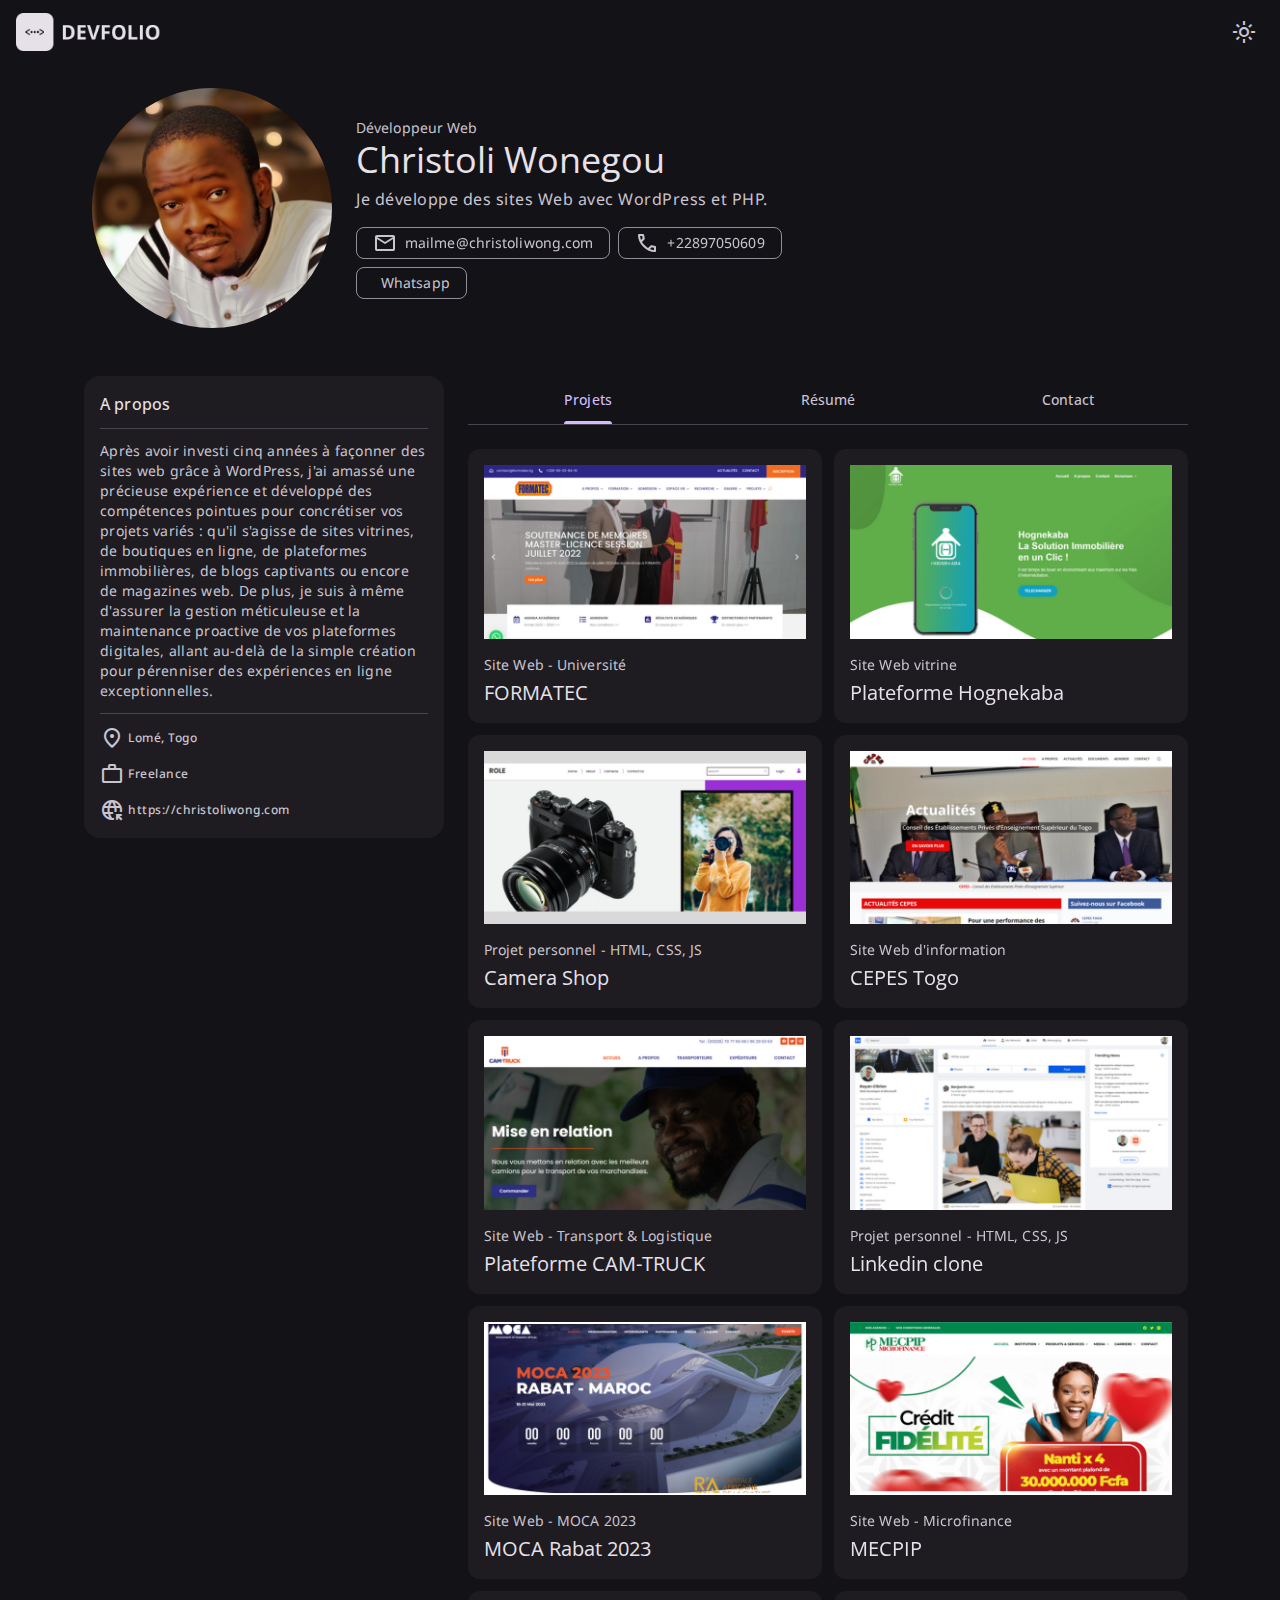
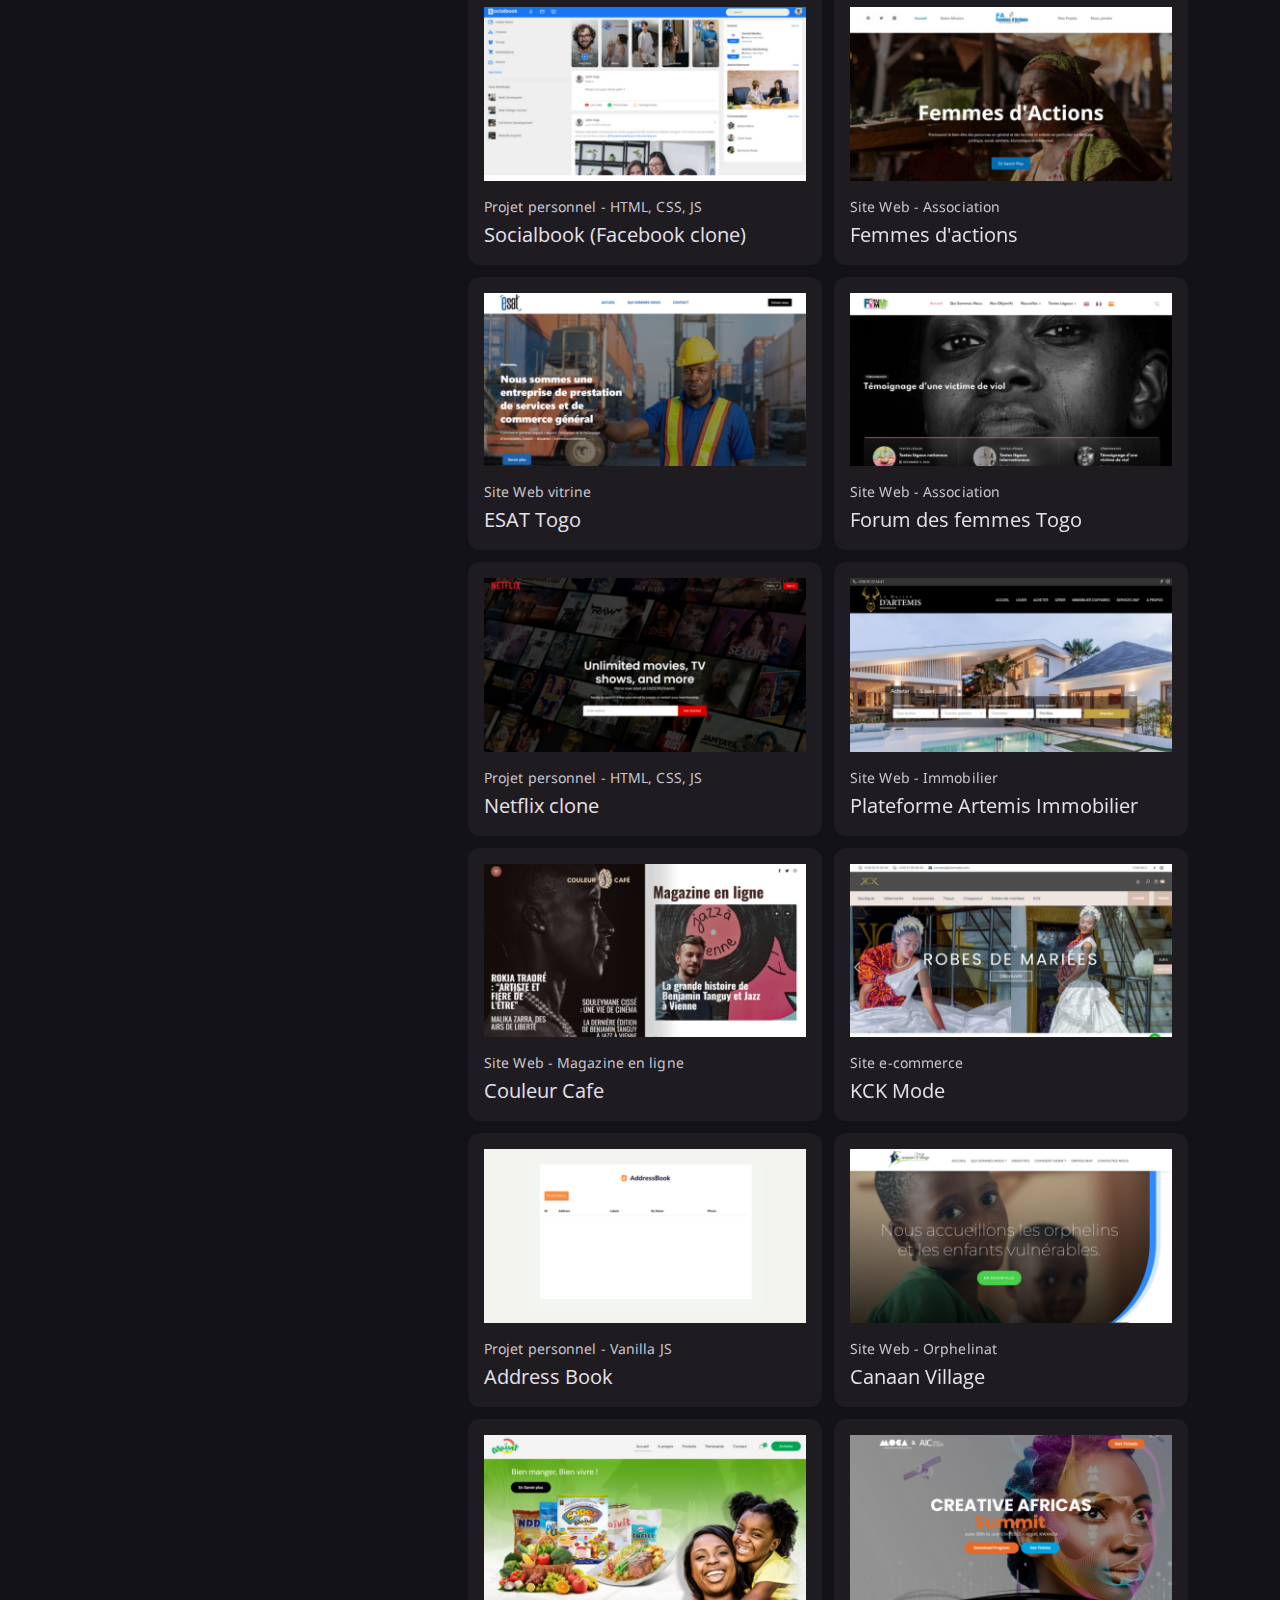
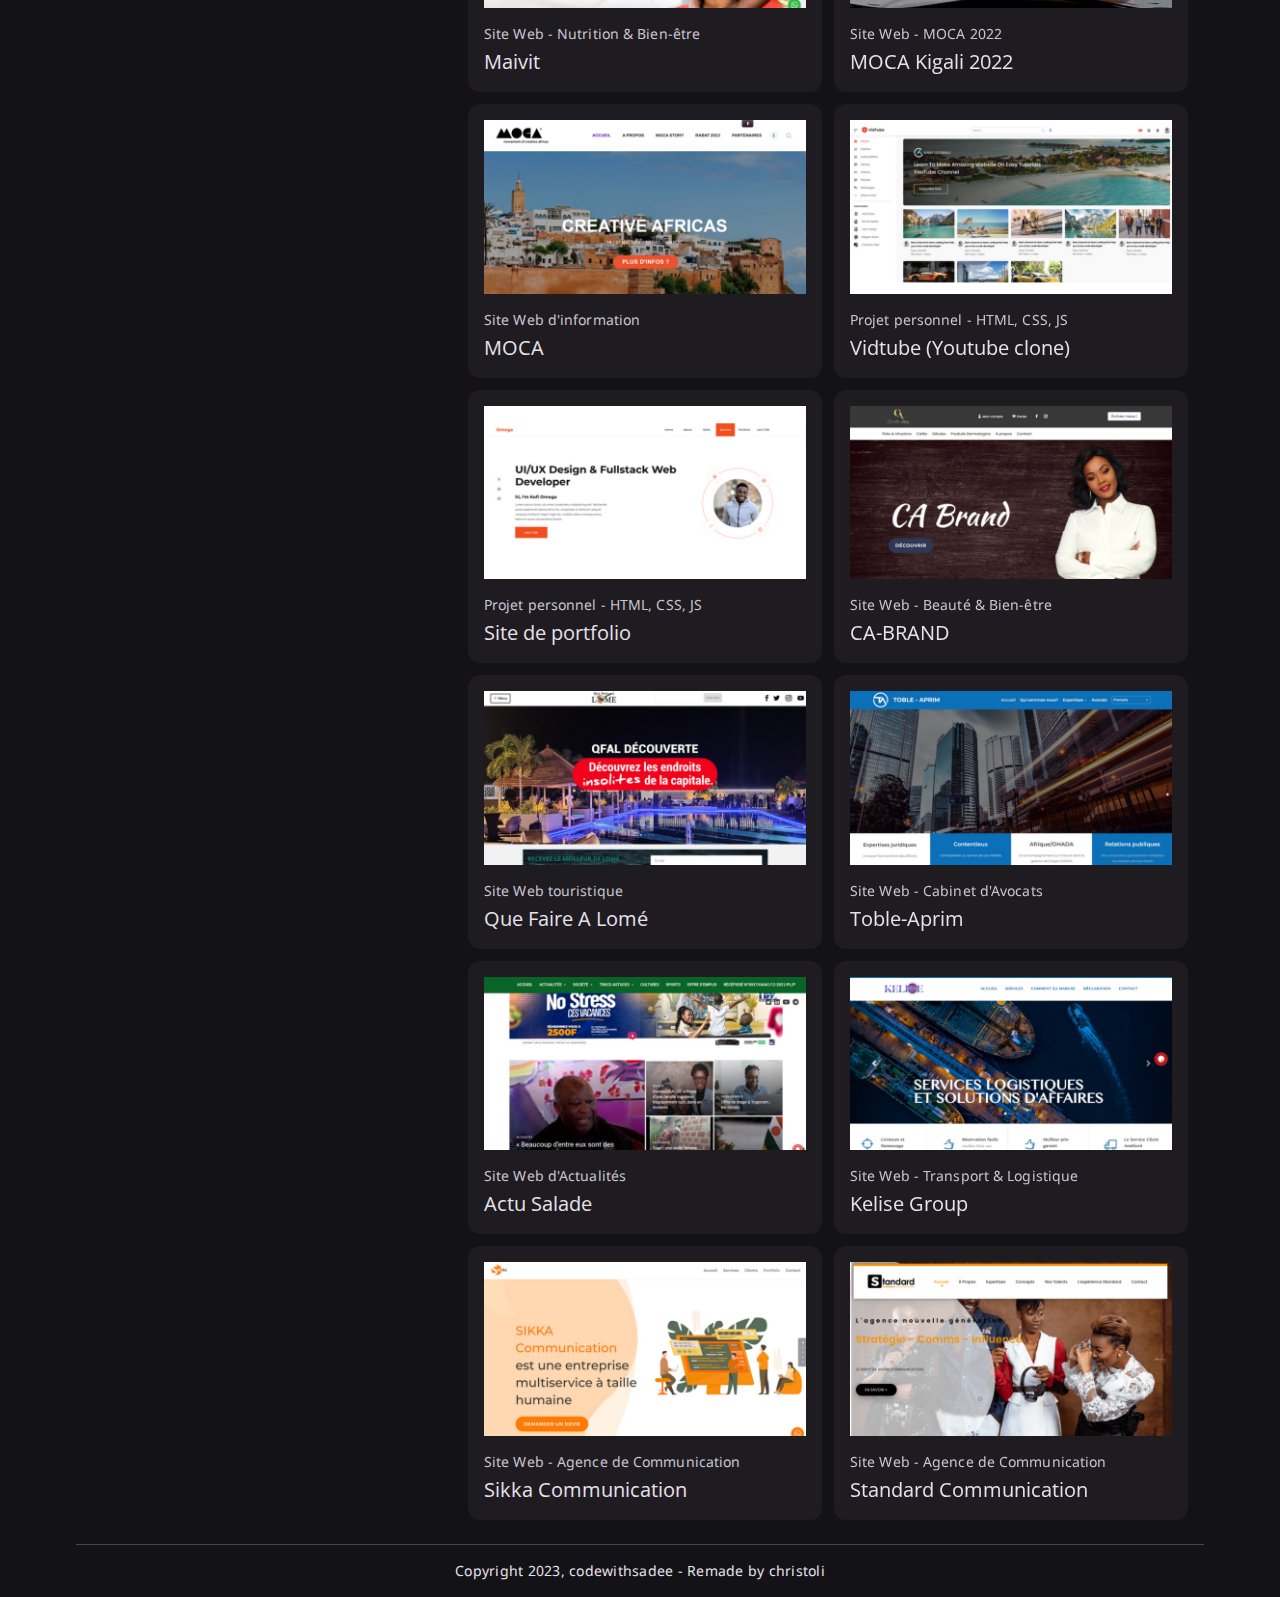
==== index.html @ 4a4a9a80 "New projects added" ====
<!DOCTYPE html>
<html lang="fr" data-theme="light">
<head>
    <meta charset="UTF-8">
    <meta name="viewport" content="width=device-width, initial-scale=1.0">

    <!-- meta tags -->
    <title>Christoli Wonegou - Développeur Web(WordPress - PHP)</title>
    <meta name="title" content="Christoli Wonegou - Développeur Web(WordPress - PHP)"></meta>
    <meta name="description" content="Je me nomme Christoli Wonegou. Je suis développeur Web et spécialiste WordPress.">

    <!-- favicon -->
    <link rel="shortcut icon" href="/assets/images/favicon.svg" type="image/svg+xml">

    <!-- google font link -->
    <link rel="preconnect" href="https://fonts.googleapis.com">
    <link rel="preconnect" href="https://fonts.gstatic.com" crossorigin>
    <link href="https://fonts.googleapis.com/css2?family=Noto+Sans:wght@400;500&family=Open+Sans:wght@400;500&display=swap" rel="stylesheet">

    <!-- material icon link -->
    <link rel="stylesheet" href="https://fonts.googleapis.com/css2?family=Material+Symbols+Outlined:opsz,wght,FILL,GRAD@24,400,0,0" />

    <!-- font awesome -->
    <link rel="stylesheet" href="https://cdnjs.cloudflare.com/ajax/libs/font-awesome/6.4.2/css/all.min.css" integrity="sha512-z3gLpd7yknf1YoNbCzqRKc4qyor8gaKU1qmn+CShxbuBusANI9QpRohGBreCFkKxLhei6S9CQXFEbbKuqLg0DA==" crossorigin="anonymous" referrerpolicy="no-referrer" />

    <!-- custom css link -->
    <link rel="stylesheet" href="/css/style.css">
</head>
<body>

    <!-- #TOP BAR -->

    <header class="topbar">

        <a href="#" class="logo">
            <img src="/assets/images/Logo_dark.png" alt="Christoli" width="145" height="32" class="dark">
            <img src="/assets/images/Logo_light.png" alt="Christoli" width="145" height="32" class="light">
        </a>

        <button class="icon-btn theme-btn" data-theme-btn>
            <span class="material-symbols-outlined dark" aria-hidden="true"> dark_mode </span>
            <span class="material-symbols-outlined light" aria-hidden="true"> light_mode </span>

            <div class="state-layer"></div>
        </button>

    </header>




    <main>
        <article>

            <!-- HERO -->

            <section class="section hero">
                <div class="container">

                    <figure class="hero-banner img-holder" style="--width: 240; --height: 240;">
                            <img src="/assets/images/christoli.png" width="240" height="240" alt="Christoli Wonegou" class="img-cover">
                    </figure>

                    <div class="hero-content">
                        <span class="label-large section-subtitle">Développeur Web</span>
                        <h1 class="display-small">Christoli Wonegou</h1>
                        <p class="body-large section-text">
                            Je développe des sites Web avec WordPress et PHP.
                        </p>

                        <div class="btn-wrapper">

                            <a href="mailto:mailme@christoliwong.com" class="chip">
                                <span class="material-symbols-outlined" aria-hidden="true"> mail </span>
                                <span class="label-large">mailme@christoliwong.com</span>
                                <div class="state-layer"></div>
                            </a>
                            
                            <a href="tel:+22897050609" class="chip">
                                <span class="material-symbols-outlined" aria-hidden="true"> call </span>
                                <span class="label-large">+22897050609</span>
                                <div class="state-layer"></div>
                            </a>
                            
                            <a href="https://wa.me/22897050609" class="chip">
                                <span class="fa-brands fa-whatsapp" aria-hidden="true"></span>
                                <span class="label-large">Whatsapp</span>
                                <div class="state-layer"></div>
                            </a>


                        </div>

                    </div>

                </div>
            </section>

            <!-- MAIN CONTENT -->

            <div class="article">
                <div class="about-card">
                    <h2 class="card-title title-medium">A propos</h2>
                    <p class="body-medium card-text">
                        Après avoir investi cinq années à façonner des sites web grâce à WordPress, 
                        j'ai amassé une précieuse expérience et développé des compétences pointues pour concrétiser
                         vos projets variés : qu'il s'agisse de sites vitrines, de boutiques en ligne, de plateformes immobilières, 
                         de blogs captivants ou encore de magazines web. De plus, je suis à même d'assurer la gestion méticuleuse et la maintenance proactive de vos plateformes digitales, 
                        allant au-delà de la simple création pour pérenniser des expériences en ligne exceptionnelles.
                    </p>
                    <ul class="about-list">
                        <li class="list-item">
                            <span class="material-symbols-outlined" aria-hidden="true"> location_on </span>
                            <span class="label-medium">Lomé, Togo</span>
                        </li>
                        <li class="list-item">
                            <span class="material-symbols-outlined" aria-hidden="true"> work </span>
                            <span class="label-medium">Freelance</span>
                        </li>
                        <li class="list-item">
                            <span class="material-symbols-outlined" aria-hidden="true"> captive_portal </span>
                            <a href="https://christoliwong.com" class="label-medium">https://christoliwong.com</a>
                        </li>
                    </ul>
                </div>

                <div>
                    <!-- PRIMARY TABS -->

                    <div class="primary-tabs">
                        <button class="tab-btn active" data-tab-btn="project">
                            <span class="tab-text title-small">Projets</span>

                            <div class="state-layer"></div>
                        </button>
                        <button class="tab-btn" data-tab-btn="resume">
                            <span class="tab-text title-small">Résumé</span>

                            <div class="state-layer"></div>
                        </button>
                        <button class="tab-btn" data-tab-btn="contact">
                            <span class="tab-text title-small">Contact</span>

                            <div class="state-layer"></div>
                        </button>
                    </div>

                    <!-- PROJECT -->

                    <section class="section tab-content active" data-tab-content="project">
                        <div class="container">
                            <div class="project-list">
                                    <div class="card">
                                        <figure class="card-banner img-holder" style="--width: 334; --height: 180;">
                                            <img src="assets/images/formatec.png" alt="" class="img-cover" width="334" height="180">
                                        </figure>
                                        <div class="card-content">
                                            <span class="label-large card-subtitle">Site Web - Université</span>
                                            <h3 class="title-large card-title">FORMATEC</h3>
                                        </div>
                                        <a href="https://formatec.tg/" target="_blank" class="state-layer"></a>
                                    </div>
                                    <div class="card">
                                        <figure class="card-banner img-holder" style="--width: 334; --height: 180;">
                                            <img src="assets/images/hognekaba.png" target="_blank" alt="" class="img-cover" width="334" height="180">
                                        </figure>
                                        <div class="card-content">
                                            <span class="label-large card-subtitle">Site Web vitrine</span>
                                            <h3 class="title-large card-title">Plateforme Hognekaba</h3>
                                        </div>
                                        <a href="https://hognekaba.com/" target="_blank" class="state-layer"></a>
                                    </div>
                                    <div class="card">
                                        <figure class="card-banner img-holder" style="--width: 334; --height: 180;">
                                            <img src="assets/images/camera-shop.png" target="_blank" alt="" class="img-cover" width="334" height="180">
                                        </figure>
                                        <div class="card-content">
                                            <span class="label-large card-subtitle">Projet personnel - HTML, CSS, JS</span>
                                            <h3 class="title-large card-title">Camera Shop</h3>
                                        </div>
                                        <a href="https://camera-shop-website.vercel.app" target="_blank" class="state-layer"></a>
                                    </div>
                                    <div class="card">
                                        <figure class="card-banner img-holder" style="--width: 334; --height: 180;">
                                            <img src="assets/images/cepes-togo.png" alt="" class="img-cover" width="334" height="180">
                                        </figure>
                                        <div class="card-content">
                                            <span class="label-large card-subtitle">Site Web d'information</span>
                                            <h3 class="title-large card-title">CEPES Togo</h3>
                                        </div>
                                        <a href="https://cepes.tg/" target="_blank" class="state-layer"></a>
                                    </div>
                                    <div class="card">
                                        <figure class="card-banner img-holder" style="--width: 334; --height: 180;">
                                            <img src="assets/images/cam-truck.png" alt="" class="img-cover" width="334" height="180">
                                        </figure>
                                        <div class="card-content">
                                            <span class="label-large card-subtitle">Site Web - Transport & Logistique</span>
                                            <h3 class="title-large card-title">Plateforme CAM-TRUCK</h3>
                                        </div>
                                        <a href="https://cam-truck.com/" target="_blank" class="state-layer"></a>
                                    </div>
                                    <div class="card">
                                        <figure class="card-banner img-holder" style="--width: 334; --height: 180;">
                                            <img src="assets/images/linkedin-clone.png" alt="" class="img-cover" width="334" height="180">
                                        </figure>
                                        <div class="card-content">
                                            <span class="label-large card-subtitle">Projet personnel - HTML, CSS, JS</span>
                                            <h3 class="title-large card-title">Linkedin clone</h3>
                                        </div>
                                        <a href="https://linkedin-webdesign.vercel.app/" target="_blank" class="state-layer"></a>
                                    </div>
                                    <div class="card">
                                        <figure class="card-banner img-holder" style="--width: 334; --height: 180;">
                                            <img src="assets/images/moca-rabat.png" alt="" class="img-cover" width="334" height="180">
                                        </figure>
                                        <div class="card-content">
                                            <span class="label-large card-subtitle">Site Web - MOCA 2023</span>
                                            <h3 class="title-large card-title">MOCA Rabat 2023</h3>
                                        </div>
                                        <a href="https://rabat.le-moca.com/" target="_blank" class="state-layer"></a>
                                    </div>
                                    <div class="card">
                                        <figure class="card-banner img-holder" style="--width: 334; --height: 180;">
                                            <img src="assets/images/mecpip.png" alt="" class="img-cover" width="334" height="180">
                                        </figure>
                                        <div class="card-content">
                                            <span class="label-large card-subtitle">Site Web - Microfinance</span>
                                            <h3 class="title-large card-title">MECPIP</h3>
                                        </div>
                                        <a href="https://mecpip.net/" target="_blank" class="state-layer"></a>
                                    </div>
                                    <div class="card">
                                        <figure class="card-banner img-holder" style="--width: 334; --height: 180;">
                                            <img src="assets/images/socialbook.png" alt="" class="img-cover" width="334" height="180">
                                        </figure>
                                        <div class="card-content">
                                            <span class="label-large card-subtitle">Projet personnel - HTML, CSS, JS</span>
                                            <h3 class="title-large card-title">Socialbook (Facebook clone)</h3>
                                        </div>
                                        <a href="https://socialbook-blush.vercel.app" target="_blank" class="state-layer"></a>
                                    </div>


                                    <div class="card">
                                        <figure class="card-banner img-holder" style="--width: 334; --height: 180;">
                                            <img src="assets/images/femme-d-action.png" alt="" class="img-cover" width="334" height="180">
                                        </figure>
                                        <div class="card-content">
                                            <span class="label-large card-subtitle">Site Web - Association</span>
                                            <h3 class="title-large card-title">Femmes d'actions</h3>
                                        </div>
                                        <a href="https://femmesdactionstogo.com/" target="_blank" class="state-layer"></a>
                                    </div>
                                    <div class="card">
                                        <figure class="card-banner img-holder" style="--width: 334; --height: 180;">
                                            <img src="assets/images/esat-togo.png" alt="" class="img-cover" width="334" height="180">
                                        </figure>
                                        <div class="card-content">
                                            <span class="label-large card-subtitle">Site Web vitrine</span>
                                            <h3 class="title-large card-title">ESAT Togo</h3>
                                        </div>
                                        <a href="https://esat-tg.com/" target="_blank" class="state-layer"></a>
                                    </div>
                                    <div class="card">
                                        <figure class="card-banner img-holder" style="--width: 334; --height: 180;">
                                            <img src="assets/images/forum-des-femmes.png" alt="" class="img-cover" width="334" height="180">
                                        </figure>
                                        <div class="card-content">
                                            <span class="label-large card-subtitle">Site Web - Association</span>
                                            <h3 class="title-large card-title">Forum des femmes Togo</h3>
                                        </div>
                                        <a href="https://forumdesfemmes.com/" target="_blank" class="state-layer"></a>
                                    </div>
                                    <div class="card">
                                        <figure class="card-banner img-holder" style="--width: 334; --height: 180;">
                                            <img src="assets/images/netflix-clone.png" alt="" class="img-cover" width="334" height="180">
                                        </figure>
                                        <div class="card-content">
                                            <span class="label-large card-subtitle">Projet personnel - HTML, CSS, JS</span>
                                            <h3 class="title-large card-title">Netflix clone</h3>
                                        </div>
                                        <a href="https://netflix-iota-blue.vercel.app/" target="_blank" class="state-layer"></a>
                                    </div>
                                    <div class="card">
                                        <figure class="card-banner img-holder" style="--width: 334; --height: 180;">
                                            <img src="assets/images/artemis-immobilier.png" alt="" class="img-cover" width="334" height="180">
                                        </figure>
                                        <div class="card-content">
                                            <span class="label-large card-subtitle">Site Web - Immobilier</span>
                                            <h3 class="title-large card-title">Plateforme Artemis Immobilier</h3>
                                        </div>
                                        <a href="https://lamaisondartemis-immobilier.com/" target="_blank" class="state-layer"></a>
                                    </div>
                                    <div class="card">
                                        <figure class="card-banner img-holder" style="--width: 334; --height: 180;">
                                            <img src="assets/images/couleur-cafe.png" alt="" class="img-cover" width="334" height="180">
                                        </figure>
                                        <div class="card-content">
                                            <span class="label-large card-subtitle">Site Web - Magazine en ligne</span>
                                            <h3 class="title-large card-title">Couleur Cafe</h3>
                                        </div>
                                        <a href="https://couleurcafe.info/" target="_blank" class="state-layer"></a>
                                    </div>
                                    <div class="card">
                                        <figure class="card-banner img-holder" style="--width: 334; --height: 180;">
                                            <img src="assets/images/kck-mode.png" alt="" class="img-cover" width="334" height="180">
                                        </figure>
                                        <div class="card-content">
                                            <span class="label-large card-subtitle">Site e-commerce</span>
                                            <h3 class="title-large card-title">KCK Mode</h3>
                                        </div>
                                        <a href="https://kckmode.com/" target="_blank" class="state-layer"></a>
                                    </div>
                                    <div class="card">
                                        <figure class="card-banner img-holder" style="--width: 334; --height: 180;">
                                            <img src="assets/images/addressBook.png" alt="" class="img-cover" width="334" height="180">
                                        </figure>
                                        <div class="card-content">
                                            <span class="label-large card-subtitle">Projet personnel - Vanilla JS</span>
                                            <h3 class="title-large card-title">Address Book</h3>
                                        </div>
                                        <a href="https://address-book-steel.vercel.app/" target="_blank" class="state-layer"></a>
                                    </div>



                                    <div class="card">
                                        <figure class="card-banner img-holder" style="--width: 334; --height: 180;">
                                            <img src="assets/images/canaan-village.png" alt="" class="img-cover" width="334" height="180">
                                        </figure>
                                        <div class="card-content">
                                            <span class="label-large card-subtitle">Site Web - Orphelinat</span>
                                            <h3 class="title-large card-title">Canaan Village</h3>
                                        </div>
                                        <a href="https://canaan-village.org/" target="_blank" class="state-layer"></a>
                                    </div>
                                    <div class="card">
                                        <figure class="card-banner img-holder" style="--width: 334; --height: 180;">
                                            <img src="assets/images/maivit.png" alt="" class="img-cover" width="334" height="180">
                                        </figure>
                                        <div class="card-content">
                                            <span class="label-large card-subtitle">Site Web - Nutrition & Bien-être</span>
                                            <h3 class="title-large card-title">Maivit</h3>
                                        </div>
                                        <a href="https://maivit.com/" target="_blank" class="state-layer"></a>
                                    </div>
                                    <div class="card">
                                        <figure class="card-banner img-holder" style="--width: 334; --height: 180;">
                                            <img src="assets/images/moca-kigali-2022.png" alt="" class="img-cover" width="334" height="180">
                                        </figure>
                                        <div class="card-content">
                                            <span class="label-large card-subtitle">Site Web - MOCA 2022</span>
                                            <h3 class="title-large card-title">MOCA Kigali 2022</h3>
                                        </div>
                                        <a href="https://kigali-aic.le-moca.com/" target="_blank" class="state-layer"></a>
                                    </div>
                                    <div class="card">
                                        <figure class="card-banner img-holder" style="--width: 334; --height: 180;">
                                            <img src="assets/images/moca.png" alt="" class="img-cover" width="334" height="180">
                                        </figure>
                                        <div class="card-content">
                                            <span class="label-large card-subtitle">Site Web d'information</span>
                                            <h3 class="title-large card-title">MOCA</h3>
                                        </div>
                                        <a href="https://le-moca.com/" target="_blank" class="state-layer"></a>
                                    </div>
                                    <div class="card">
                                        <figure class="card-banner img-holder" style="--width: 334; --height: 180;">
                                            <img src="assets/images/vidtube.png" alt="" class="img-cover" width="334" height="180">
                                        </figure>
                                        <div class="card-content">
                                            <span class="label-large card-subtitle">Projet personnel - HTML, CSS, JS</span>
                                            <h3 class="title-large card-title">Vidtube (Youtube clone)</h3>
                                        </div>
                                        <a href="https://vidtube-two.vercel.app/" target="_blank" class="state-layer"></a>
                                    </div>
                                    <div class="card">
                                        <figure class="card-banner img-holder" style="--width: 334; --height: 180;">
                                            <img src="assets/images/portfolio-webdesign.png" alt="" class="img-cover" width="334" height="180">
                                        </figure>
                                        <div class="card-content">
                                            <span class="label-large card-subtitle">Projet personnel - HTML, CSS, JS</span>
                                            <h3 class="title-large card-title">Site de portfolio</h3>
                                        </div>
                                        <a href="https://portfolio-website-ebon-delta.vercel.app/" target="_blank" class="state-layer"></a>
                                    </div>
                                    <div class="card">
                                        <figure class="card-banner img-holder" style="--width: 334; --height: 180;">
                                            <img src="assets/images/ca-brand.png" alt="" class="img-cover" width="334" height="180">
                                        </figure>
                                        <div class="card-content">
                                            <span class="label-large card-subtitle">Site Web - Beauté & Bien-être</span>
                                            <h3 class="title-large card-title">CA-BRAND</h3>
                                        </div>
                                        <a href="https://ca-brand.com/" target="_blank" class="state-layer"></a>
                                    </div>
                                    <div class="card">
                                        <figure class="card-banner img-holder" style="--width: 334; --height: 180;">
                                            <img src="assets/images/que-faire-a-lome.png" alt="" class="img-cover" width="334" height="180">
                                        </figure>
                                        <div class="card-content">
                                            <span class="label-large card-subtitle">Site Web touristique</span>
                                            <h3 class="title-large card-title">Que Faire A Lomé</h3>
                                        </div>
                                        <a href="https://quefairealome.com/" target="_blank" class="state-layer"></a>
                                    </div>


                                    <div class="card">
                                        <figure class="card-banner img-holder" style="--width: 334; --height: 180;">
                                            <img src="assets/images/toble-aprim.png" alt="" class="img-cover" width="334" height="180">
                                        </figure>
                                        <div class="card-content">
                                            <span class="label-large card-subtitle">Site Web - Cabinet d'Avocats</span>
                                            <h3 class="title-large card-title">Toble-Aprim</h3>
                                        </div>
                                        <a href="https://toble-aprim.com/" target="_blank" class="state-layer"></a>
                                    </div>
                                    <div class="card">
                                        <figure class="card-banner img-holder" style="--width: 334; --height: 180;">
                                            <img src="assets/images/actu-salade.png" alt="" class="img-cover" width="334" height="180">
                                        </figure>
                                        <div class="card-content">
                                            <span class="label-large card-subtitle">Site Web d'Actualités</span>
                                            <h3 class="title-large card-title">Actu Salade</h3>
                                        </div>
                                        <a href="https://actusalade.tg/home/" target="_blank" class="state-layer"></a>
                                    </div>
                                    <div class="card">
                                        <figure class="card-banner img-holder" style="--width: 334; --height: 180;">
                                            <img src="assets/images/kelise.png" alt="" class="img-cover" width="334" height="180">
                                        </figure>
                                        <div class="card-content">
                                            <span class="label-large card-subtitle">Site Web - Transport & Logistique</span>
                                            <h3 class="title-large card-title">Kelise Group</h3>
                                        </div>
                                        <a href="https://www.kelisegroup.com/" target="_blank" class="state-layer"></a>
                                    </div>
                                    <div class="card">
                                        <figure class="card-banner img-holder" style="--width: 334; --height: 180;">
                                            <img src="assets/images/sikka-communication.png" alt="" class="img-cover" width="334" height="180">
                                        </figure>
                                        <div class="card-content">
                                            <span class="label-large card-subtitle">Site Web - Agence de Communication</span>
                                            <h3 class="title-large card-title">Sikka Communication</h3>
                                        </div>
                                        <a href="https://sikkagroupe.com/" target="_blank" class="state-layer"></a>
                                    </div>
                                    <div class="card">
                                        <figure class="card-banner img-holder" style="--width: 334; --height: 180;">
                                            <img src="assets/images/standard-communication.png" alt="" class="img-cover" width="334" height="180">
                                        </figure>
                                        <div class="card-content">
                                            <span class="label-large card-subtitle">Site Web - Agence de Communication</span>
                                            <h3 class="title-large card-title">Standard Communication</h3>
                                        </div>
                                        <a href="https://ca-brand.com/" target="_blank" class="state-layer"></a>
                                    </div>


                            </div>
                        </div>
                    </section>

                    <!-- RESUME -->

                    <section class="section tab-content resume-tab" data-tab-content="resume">
                        <div class="container">
                            <h2 class="section-title title-small">Expérience</h2>
                            <ul class="list">
                                <li class="resume-item">
                                    <div class="resume-card">
                                        <p class="body-large">Webmaster WordPress Freelance, Couleur Café Web Magazine</p>
                                        <span class="label-medium card-subtitle">2021 - Présent</span>
                                        <span class="body-medium card-text">Responsable de la conception du site, de la gestion des contenus,
                                             de son administration et sa maintenance</span>
                                    </div>
                                </li>
                                <li class="resume-item">
                                    <div class="resume-card">
                                        <p class="body-large">Webmaster WordPress Freelance, Standard Communication</p>
                                        <span class="label-medium card-subtitle">2020 - Présent</span>
                                        <span class="body-medium card-text">Conception, administration et maintenance de sites WordPress</span>
                                    </div>
                                </li>
                                <li class="resume-item">
                                    <div class="resume-card">
                                        <p class="body-large">Développeur Web | Spécialiste WordPress</p>
                                        <span class="label-medium card-subtitle">2018 - Présent</span>
                                        <span class="body-medium card-text">Conception et administration de sites sous WordPress,
                                            développement de site vitrine, d'information, de distribution, de vente en ligne, etc. </span>
                                    </div>
                                </li>
                                <li class="resume-item">
                                    <div class="resume-card">
                                        <p class="body-large">Webmaster WordPress Freelance, MOCA</p>
                                        <span class="label-medium card-subtitle">2018 - Présent</span>
                                        <span class="body-medium card-text">Conception, refonte et administration de sites sous WordPress. Conseil
                                            et accompagnement sur les projets web. </span>
                                    </div>
                                </li>
                                <li class="resume-item">
                                    <div class="resume-card">
                                        <p class="body-large">Développeur d'application Freelance, GLOBALOG</p>
                                        <span class="label-medium card-subtitle">2017 - 2018</span>
                                        <span class="body-medium card-text">Développement et maintenance d'une application web de gestion des opérations de
                                            la société, assistance informatique</span>
                                    </div>
                                </li>
                            </ul>
                            <h2 class="section-title title-small">Formations</h2>
                            <ul class="list">
                                <li class="resume-item">
                                    <div class="resume-card">
                                        <p class="body-large">Certification en Développement web et web mobile | Projet D-CLIC de l'OIF | Simplon</p>
                                        <span class="label-medium card-subtitle">2022</span>
                                    </div>
                                </li>
                                <li class="resume-item">
                                    <div class="resume-card">
                                        <p class="body-large">Licence en Informatique, Réseaux et Télécommunication</p>
                                        <span class="label-medium card-subtitle">2015 - 2016</span>
                                    </div>
                                </li>
                                <li class="resume-item">
                                    <div class="resume-card">
                                        <p class="body-large">BTS en Développement d’Application</p>
                                        <span class="label-medium card-subtitle">2012 - 2014</span>
                                    </div>
                                </li>
                                <li class="resume-item">
                                    <div class="resume-card">
                                        <p class="body-large">Baccalauréat Série D</p>
                                        <span class="label-medium card-subtitle">2012</span>
                                    </div>
                                </li>
                            </ul>
                            <h2 class="section-title title-small">Langages | Technologies</h2>
                            <ul class="resume-bottom-list">
                                <li class="resume-bottom-item">
                                    <img src="assets/images/html5.svg" width="35" height="35" alt="HTML5" loading="lazy" class="icon">
                                    <span class="label-medium">HTML5</span>
                                </li>
                                <li class="resume-bottom-item">
                                    <img src="assets/images/css3.svg" width="35" height="35" alt="CSS3" loading="lazy" class="icon">
                                    <span class="label-medium">CSS3</span>
                                </li>
                                <li class="resume-bottom-item">
                                    <img src="assets/images/javascript.svg" width="35" height="35" alt="JavaScript" loading="lazy" class="icon">
                                    <span class="label-medium">JavaScript</span>
                                </li>
                                <li class="resume-bottom-item">
                                    <img src="assets/images/php.svg" width="35" height="35" alt="PHP" loading="lazy" class="icon">
                                    <span class="label-medium">PHP</span>
                                </li>
                                <li class="resume-bottom-item">
                                    <img src="assets/images/icons8-wordpress.svg" width="35" height="35" alt="WordPress" loading="lazy" class="icon">
                                    <span class="label-medium">WordPress</span>
                                </li>
                                <li class="resume-bottom-item">
                                    <img src="assets/images/divi.png" width="35" height="35" alt="Divi" loading="lazy" class="icon">
                                    <span class="label-medium">Divi</span>
                                </li>
                                <li class="resume-bottom-item">
                                    <img src="assets/images/elementor.png" width="35" height="35" alt="Elementor" loading="lazy" class="icon">
                                    <span class="label-medium">Elementor</span>
                                </li>
                                <li class="resume-bottom-item">
                                    <img src="assets/images/github.svg" width="35" height="35" alt="GitHub" loading="lazy" class="icon">
                                    <span class="label-medium">GitHub</span>
                                </li>
                                <li class="resume-bottom-item">
                                    <img src="assets/images/VS_code.svg" width="35" height="35" alt="VS Code" loading="lazy" class="icon">
                                    <span class="label-medium">VS Code</span>
                                </li>
                            </ul>
                        </div>
                    </section>

                    <!-- CONTACT -->

                    <section class="section tab-content contact-tab" data-tab-content="contact">
                        <div class="container">
                            <div class="contact-info">
                                <h4 class="section-title title-small">Contact Info</h4>
                                <ul class="contact-info-list">
                                    <li class="contact-info-item">
                                        <div class="icon-box">
                                            <span class="material-symbols-outlined" aria-hidden="true"> mail </span>
                                        </div>
                                        <div class="info-content">
                                            <p class="label-small info-title">Nous Écrire</p>
                                            <a href="mailto:mailme@christoliwong.com" class="label-small info-text">mailme@christoliwong.com</a>
                                        </div>
                                    </li>
                                    <li class="contact-info-item">
                                        <div class="icon-box">
                                            <span class="material-symbols-outlined" aria-hidden="true"> call </span>
                                        </div>
                                        <div class="info-content">
                                            <p class="label-small info-title">Nous joindre</p>
                                            <a href="tel:+22897050609" class="label-small info-text">+22897050609</a>
                                        </div>
                                    </li>
                                    <li class="contact-info-item">
                                        <div class="icon-box">
                                            <span class="material-symbols-outlined" aria-hidden="true"> location_on </span>
                                        </div>
                                        <div class="info-content">
                                            <p class="label-small info-title">Adresse</p>
                                            <a href="#" class="label-small info-text">Attiégou, Lomé, TOGO</a>
                                        </div>
                                    </li>
                                </ul>

                                <h4 class="title-small">Social Info</h4>
                                <div class="social-list">
                                    <a href="https://www.linkedin.com/in/christoli-wonegou/" class="social-item"><img src="assets/images/linkedin-tile.svg" alt="" width="30" height="30"></a>
                                    <a href="https://github.com/christoli" class="social-item"><img src="assets/images/github.svg" alt="" width="30" height="30"></a>
                                    <a href="https://profile.indeed.com/p/christoliw-7bxn5t9" class="social-item"><img src="assets/images/indeed-svgrepo-com.svg" alt="" width="30" height="30"></a>
                                </div>
                            </div>
                            <div class="contact-form">
                                <h3 class="title-large">Concrétisons votre projet.</h3>
                                <form action="https://formspree.io/f/xgebqpdw" method="POST" class="input-wrapper">
                                    <input type="text" name="nom" placeholder="Nom*" required class="input-field">
                                    <input type="email" name="email" placeholder="Email*" required class="input-field">
                                    <input type="text" name="sujet" placeholder="Sujet" class="input-field">
                                    <textarea name="message" placeholder="Message*" required class="textarea"></textarea>
                                    <button class="btn" type="submit">
                                        <span class="label-large">Envoyer</span>
                                        <div class="state-layer"></div>
                                    </button>
                                </form>
                            </div>
                        </div>
                    </section>

                </div>

            </div>

        </article>
    </main>

    <!-- FOOTER -->

    <footer class="footer">
        <div class="container">
            <p class="body-medium">Copyright 2023, codewithsadee - Remade by christoli</p>
        </div>
    </footer>




    <!-- cusatom js link -->
    <script src="/js/script.js"></script>

</body>
</html>
---- css/style.css ----
/*-----------------------------------*\
  #style.css
\*-----------------------------------*/

/**
 * copyright 2023 codewithsadee
 */





/*-----------------------------------*\
  #CUSTOM PROPERTY
\*-----------------------------------*/

:root{

    /* 
     * COLORS
     */

     /* light theme */
    --background-light: hsl(293, 100%, 98%);
    --on-background-light: hsl(264, 8%, 12%);
    --surface-light: hsl(293, 100%, 98%);
    --on-surface-light: hsl(264, 8%, 12%);
    --on-surface-variant-light: hsl(264, 7%, 29%);
    --surface-container-low-light: hsl(278, 44%, 96%);
    --surface-container-light: hsl(276, 38%, 95%);
    --surface-bright-light: hsl(293, 100%, 98%);
    --primary-light: hsl(256, 34%, 48%);
    --on-primary-light: hsl(0, 0%, 100%);
    --outline-light: hsl(270, 4%, 47%);
    --outline-variant-light: hsl(270, 11%, 79%);

    /* dark theme */
    --background-dark: hsl(260, 14%, 8%);
    --on-background-dark: hsl(280, 17%, 90%);
    --surface-dark: hsl(260, 14%, 8%);
    --on-surface-dark: hsl(280, 17%, 90%);
    --on-surface-variant-dark: hsl(270, 11%, 79%);
    --surface-container-low-dark: hsl(264, 8%, 12%);
    --surface-container-dark: hsl(257, 10%, 14%);
    --surface-bright-dark: hsl(270, 5%, 23%);
    --primary-dark: hsl(258, 100%, 87%);
    --on-primary-dark: hsl(259, 58%, 28%);
    --outline-dark: hsl(264, 5%, 58%);
    --outline-variant-dark: hsl(264, 7%, 29%);

    /* TYPOGRAPHY */

    /* font-family */
    --font-primary: 'Open Sans', sans-serif;
    --font-secondary: 'Noto Sans', sans-serif;

    /* font-size */
    --base-font-size: 62.5%;
    --display-large: 5.7rem;
    --display-medium: 4.5rem;
    --display-small: 3.6rem;
    --headline-large: 3.2rem;
    --headline-medium: 2.8rem;
    --headline-small: 2.4rem;
    --title-large: 2rem;
    --title-medium: 1.6rem;
    --title-small: 1.4rem;
    --label-large: 1.4rem;
    --label-medium: 1.2rem;
    --label-small: 1.1rem;
    --body-large: 1.6rem;
    --body-medium: 1.4rem;
    --body-small: 1.2rem;

    /* font weight */
    --weight-regular: 400;
    --weight-medium: 500;

    /* BORDER RADIUS */
    --shape-corner-extra-small: 4px;
    --shape-corner-small: 8px;
    --shape-corner-medium: 12px;
    --shape-corner-large: 16px;
    --shape-corner-full: 500px;
    --shape-corner-circle: 50%;

    /**
     * BOX SHADOW
     */
    --elevation-1: 0px 1px 3px 1px #00000026, 0px 1px 2px 0px #0000004d;

    /**
     * OTHER
     */
     --section-padding: 24px;
     --top-bar-height: 64px;
}

[data-theme="light"] {

    color-scheme: light;

    --background: var(--background-light); 
    --on-background: var(--on-background-light);
    --surface: var(--surface-light); 
    --on-surface: var(--on-surface-light);
    --on-surface-variant: var(--on-surface-variant-light); 
    --surface-container-low: var(--surface-container-low-light);
    --surface-container: var(--surface-container-light); 
    --surface-bright: var(--surface-bright-light); 
    --primary: var(--primary-light); 
    --on-primary: var(--on-primary-light); 
    --outline: var(--outline-light);  
    --outline-variant: var(--outline-variant-light);
}

[data-theme="dark"] {

    color-scheme: dark;

    --background: var(--background-dark); 
    --on-background: var(--on-background-dark);
    --surface: var(--surface-dark); 
    --on-surface: var(--on-surface-dark);
    --on-surface-variant: var(--on-surface-variant-dark); 
    --surface-container-low: var(--surface-container-low-dark);
    --surface-container: var(--surface-container-dark); 
    --surface-bright: var(--surface-bright-dark); 
    --primary: var(--primary-dark); 
    --on-primary: var(--on-primary-dark); 
    --outline: var(--outline-dark);  
    --outline-variant: var(--outline-variant-dark); 
}


@media (prefers-reduced-motion: no-preference) {

    :root {

        /**
         * TRANSITION
         */

         /* duration */
         --motion-duration-short-1: 100ms;
         
         /* easing */
         --motion-easing-linear: cubic-bezier(0, 0, 1, 1);
    }
}



/*-----------------------------------*\
  #RESET
\*-----------------------------------*/

*,
*::before,
*::after {
    margin: 0;
    padding: 0;
    box-sizing: border-box;
}

li { list-style: none; }

a,
img,
span,
input,
button,
textarea { display: block; }

a {
    color: inherit;
    text-decoration: none;
}

img { height: auto; }

input,
button,
textarea {
    background: none;
    border: none;
    font: inherit;
}

input,
textarea { width: 100% }

button {cursor: pointer; }

textarea { resize: none; }

html {
    font-family: var(--font-secondary);
    font-size: var(--base-font-size);
    scroll-behavior: smooth;
}

body {
    background-color: var(--background);
    color: var(--on-background);
    font-size: var(--body-large);
}


/*-----------------------------------*\
  #TYPOGRAPHY
\*-----------------------------------*/

.display-large {
    font-family: var(--font-primary);
    font-size: var(--display-large);
    font-weight: var(--weight-regular);
    line-height: 64px;
    letter-spacing: -0.25px;
}

.display-medium {
    font-family: var(--font-primary);
    font-size: var(--display-medium);
    font-weight: var(--weight-regular);
    line-height: 52px;
}

.display-small {
    font-family: var(--font-primary);
    font-size: var(--display-small);
    font-weight: var(--weight-regular);
    line-height: 44px;
}

.headline-large {
    font-family: var(--font-primary);
    font-size: var(--headline-large);
    font-weight: var(--weight-regular);
    line-height: 40px;
}

.headline-medium {
    font-family: var(--font-primary);
    font-size: var(--headline-medium);
    font-weight: var(--weight-regular);
    line-height: 36px;
}

.headline-small {
    font-family: var(--font-primary);
    font-size: var(--headline-small);
    font-weight: var(--weight-regular);
    line-height: 32px;
}

.title-large {
    font-family: var(--font-primary);
    font-size: var(--title-large);
    font-weight: var(--weight-regular);
    line-height: 28px;
}

.title-medium {
    font-family: var(--font-primary);
    font-size: var(--title-medium);
    font-weight: var(--weight-medium);
    line-height: 24px;
    letter-spacing: 0.15px;
}

.title-small {
    font-family: var(--font-primary);
    font-size: var(--title-small);
    font-weight: var(--weight-medium);
    line-height: 20px;
    letter-spacing: 0.1px;
}

.body-large {
    font-size: var(--body-large);
    font-weight: var(--weight-regular);
    line-height: 24px;
    letter-spacing: 0.5px;
}

.body-medium {
    font-size: var(--body-medium);
    font-weight: var(--weight-regular);
    line-height: 20px;
    letter-spacing: 0.25px;
}

.body-small {
    font-size: var(--body-small);
    font-weight: var(--weight-regular);
    line-height: 16px;
    letter-spacing: 0.4px;
}

.label-large {
    font-size: var(--label-large);
    font-weight: var(--weight-regular);
    line-height: 20px;
    letter-spacing: 0.1px;
}

.label-medium {
    font-size: var(--label-medium);
    font-weight: var(--weight-medium);
    line-height: 16px;
    letter-spacing: 0.5px;
}

.label-small {
    font-size: var(--label-small);
    font-weight: var(--weight-medium);
    line-height: 16px;
    letter-spacing: 0.5px;
}


/*-----------------------------------*\
  #REUSED STYLE
\*-----------------------------------*/

.material-symbols-outlined {
    width: 1em;
    height: 1em;
    display: block;
    font-variation-settings:
    'FILL' 0,
    'wght' 400,
    'GRAD' 0,
    'opsz' 24;
}

:has(> .state-layer) {
    position: relative;
    overflow: hidden;
    z-index: 1;
}

.state-layer {
    position: absolute;
    inset: 0;
    background-color: var(--state-layer-bg);
    transition: var(--motion-duration-short-1) var(--motion-easing-linear);
    opacity: 0;
}

:has(> .state-layer):hover .state-layer { opacity: 0.08; }

:has(> .state-layer):is(:focus, :focus-visible, :active) .state-layer{
    opacity: 0.12;
}

.section { padding-block: var(--section-padding); }

.container { padding-inline: 16px; }

.img-holder {
    aspect-ratio: var(--width) / var(--height);
}

.img-cover{
    width: 100%;
    height: 100%;
    object-fit: cover;
}

.tab-content:not(.active) { display: none; }

.section-title { margin-block-end: 16px; }



/*-----------------------------------*\
  #COMPONENT
\*-----------------------------------*/

/**
 * BUTTON
 */

.icon-btn {
    width: 40px;
    height: 40px;
    display: grid;
    place-items: center;
}
.btn {
    height: 40px;
    display: grid;
    place-items: center;
    padding-inline: 24px;
    border-radius: var(--shape-corner-full);
    background-color: var(--primary);
    color: var(--on-primary);
    font-weight: var(--weight-medium);
    overflow: hidden;
    --state-layer-bg: var(--on-primary);
}

.btn:hover:not(:focus) { box-shadow: var(--elevation-1); }

/**
 * TAB
 */

.primary-tabs {
    background-color: var(--background);
    margin-block-start: 24px;
    margin-inline: 16px;
    display: grid;
    grid-template-columns: repeat(3, 1fr);
    justify-content: center;
    border-block-end: 1px solid var(--outline-variant);
}

.tab-btn {
    height: 48px;
    width: 100%;
    display: grid;
    place-content: center;
    background-color: var(--surface);
    color: var(--on-surface-variant);
    --state-layer-bg: var(--on-surface-variant);
}

.tab-btn.active {
    color: var(--primary);
    --state-layer-bg: var(--primary);
}

.tab-text{
    position: relative;
    height: 48px;
    line-height: 48px;
}

.tab-text::after {
    content: "";
    position: absolute;
    bottom: 0;
    left: 0;
    width: 100%;
    height: 3px;
    border-radius: 3px 3px 0 0;
    background-color: var(--primary);
    opacity: 0;
}

.tab-btn.active .tab-text::after { opacity: 1; }




/**
 * CHIP
 */

 .chip {
    height: 32px;
    max-width: max-content;
    display: flex;
    justify-content: center;
    align-items: center;
    gap: 8px;
    padding-inline: 16px;
    border: 1px solid var(--outline);
    border-radius: var(--shape-corner-small);
    background-color: var(--surface);
    color: var(--on-surface-variant);
    --state-layer-bg: var(--on-surface-variant);
 }

 .chip .material-symbols-outlined { font-style: 1.8rem; }


/**
 * CARD
 */

 .card {
    background-color: var(--surface-container-low);
    border-radius: var(--shape-corner-medium);
    padding: 16px;
    display: grid;
    gap: 16px;
    --state-layer-bg: var(--on-surface);
 }

 .card-banner { border-radius: var(--shape-corner-medium); }

 .card-content {
    display: grid;
    gap: 4px;
 }

 .card-subtitle { color: var(--on-surface-variant); }

 .card-title { color: var(--on-surface); }


/**
 * INPUT FIELD
 */

 .input-field,
 .textarea {
    color: var(--on-surface);
    padding: 13px 16px;
    box-shadow: inset 0 0 0 1px var(--outline);
    border-radius: var(--shape-corner-extra-small);
    outline: none;
    transition: box-shadow var(--motion-duration-short-1) var(--motion-easing-linear);
 }

 .textarea {
    height: 120px;
    padding: 16px;
 }

 :where(.input-field, .textarea)::placeholder { color: var(--on-surface-variant); }
 :where(.input-field, .textarea):focus { box-shadow: inset 0 0 0 2px var(--primary); }





/*-----------------------------------*\
  #TOP BAR
\*-----------------------------------*/

.topbar {
    background-color: var(--background);
    position: fixed;
    top: 0;
    left: 0;
    width: 100%;
    height: var(--top-bar-height);
    display: flex;
    justify-content: space-between;
    align-items: center;
    padding-inline: 16px;
    z-index: 4;
}

[data-theme="dark"] .logo .light,
[data-theme="light"] .logo .dark { display: none }

[data-theme="dark"] .logo .dark,
[data-theme="light"] .logo .light { display: block }

.theme-btn {
    color: var(--on-surface-variant);
    border-radius: var(--radius-full);
    --state-layer-bg : var(--on-surface-variant);
    overflow: hidden;
}

[data-theme="dark"] .theme-btn .dark,
[data-theme="light"] .theme-btn .light { display: none; }

/*-----------------------------------*\
  #HERO
\*-----------------------------------*/

.hero { padding-block-start: calc(var(--top-bar-height) + 24px); }

.hero .container {
    display: grid;
    align-items: center;
    gap: 24px;
}

.hero-banner {
    width: 240px;
    border-radius: var(--shape-corner-circle);
    overflow: hidden;
}

.hero-content { max-width: 500px; }

.hero .section-subtitle { color: var(--on-surface-variant); }

.hero .section-text {
    margin-block: 5px 16px;
    color: var(--on-surface-variant);
}

.hero .btn-wrapper {
    display: flex;
    flex-wrap: wrap;
    gap: 8px;
}



/*-----------------------------------*\
  #ABOUT CARD
\*-----------------------------------*/

.about-card {
    background-color: var(--surface-container-low);
    color: var(--on-surface-variant);
    margin-inline: 16px;
    padding: 16px;
    margin-block-start: 24px;
    border-radius: var(--shape-corner-large);
}

.about-card .card-title { color: var(--on-surface); }

.about-card .card-text {
    margin-block: 12px;
    padding-block: 12px;
    border-block: 1px solid var(--outline-variant);
}

.about-list {
    display: grid;
    gap: 12px;
}

.list-item {
    display: flex;
    align-items: center;
    gap: 4px;
}





/*-----------------------------------*\
  #PROJECT
\*-----------------------------------*/

.project-list {
    display: grid;
    grid-template-columns: repeat(auto-fit, minmax(260px, 1fr));
    gap: 12px;
}





/*-----------------------------------*\
  #RESUME
\*-----------------------------------*/

.resume-tab .list {
    display: grid;
    grid-template-columns: repeat(auto-fit, minmax(300px, 1fr));
    gap: 24px;
    margin-block-end: 28px;
}

.resume-card {
    display: grid;
    gap: 4px;
}

.resume-card .card-subtitle { color: var(--primary); }

.resume-card .card-text { color: var(--on-surface-variant); }

.resume-bottom-list {
    display: grid;
    grid-template-columns: repeat(auto-fit, minmax(150px, 1fr));
    gap: 12px;
}

.resume-bottom-item {
    background-color: var(--surface-container);
    display: flex;
    align-items: center;
    gap: 8px;
    padding: 10px;
    border-radius: var(--shape-corner-small);
}

.resume-bottom-item icon { height: 35px; }


/*-----------------------------------*\
  #CONTACT
\*-----------------------------------*/

.contact-tab { padding-block-end: 0; }

.contact-tab .container { padding-block-end: 24px; }

.contact-info,
.contact-info-list {
     display: grid;
     gap: 12px;
}

.contact-info { margin-block-end: 24px; }

.contact-info-list {
    padding-block-end: 12px;
    border-block-end: 1px solid var(--outline-variant);
}

.contact-info-item {
    display: flex;
    align-items: center;
    gap: 12px;
}

.contact-info .icon-box {
    width: 48px;
    height: 48px;
    flex-shrink: 0;
    display: grid;
    place-items: center;
    color: var(--on-surface-variant);
}

.info-content {
    display: grid;
    gap: 4px;
}

.info-title {
    color: var(--on-surface-variant);
    opacity: 0.6;
}

.info-text { color: var(--on-surface-variant); }

.social-list {
    display: flex;
    gap: 12px;
}

.social-item { padding: 12px; }

.input-wrapper {
    margin-block-start: 16px;
    display: grid;
    gap: 10px;
}

.contact-form {
    background-color: var(--surface-container);
    padding: 16px;
    margin-block-end: 16px;
    border-radius: var(--shape-corner-medium);
}


/*-----------------------------------*\
  #FOOTER
\*-----------------------------------*/

.footer .container {
    text-align: center;
    padding: 16px;
    border-block-start: 1px solid var(--outline-variant);
}





/*-----------------------------------*\
  #MEDIA QUERIES
\*-----------------------------------*/

/* Responsive for larger than 768px screen */

 @media (min-width: 768px) {

/**
 * REUSED STYLE
 */

 .article {
    position: relative;
    display: grid;
    grid-template-columns: 0.5fr 1fr;
    align-items: flex-start;
 }

 .about-card,
 .primary-tabs {
    position: sticky;
    top: 64px;
 }

 .primary-tabs { z-index: 2; }


/**
 * HERO
 */

 .hero .container { grid-template-columns: 0.2fr 1fr; }

 }


/* Responsive for larger than 1200px screen */

 @media (min-width: 1200px) {

/**
 * REUSED STYLE
 */

 .container,
 .article {
    max-width: 1128px;
    margin-inline: auto;
 }


 /**
  * ABOUT CARD
  */

  .about-card { margin-inline: 8px; }


/**
 * CONTACT
 */

 .contact-tab .container {
    display: grid;
    align-items: flex-start;
    grid-template-columns: 0.6fr 1fr;
    gap: 24px;
 }



 }
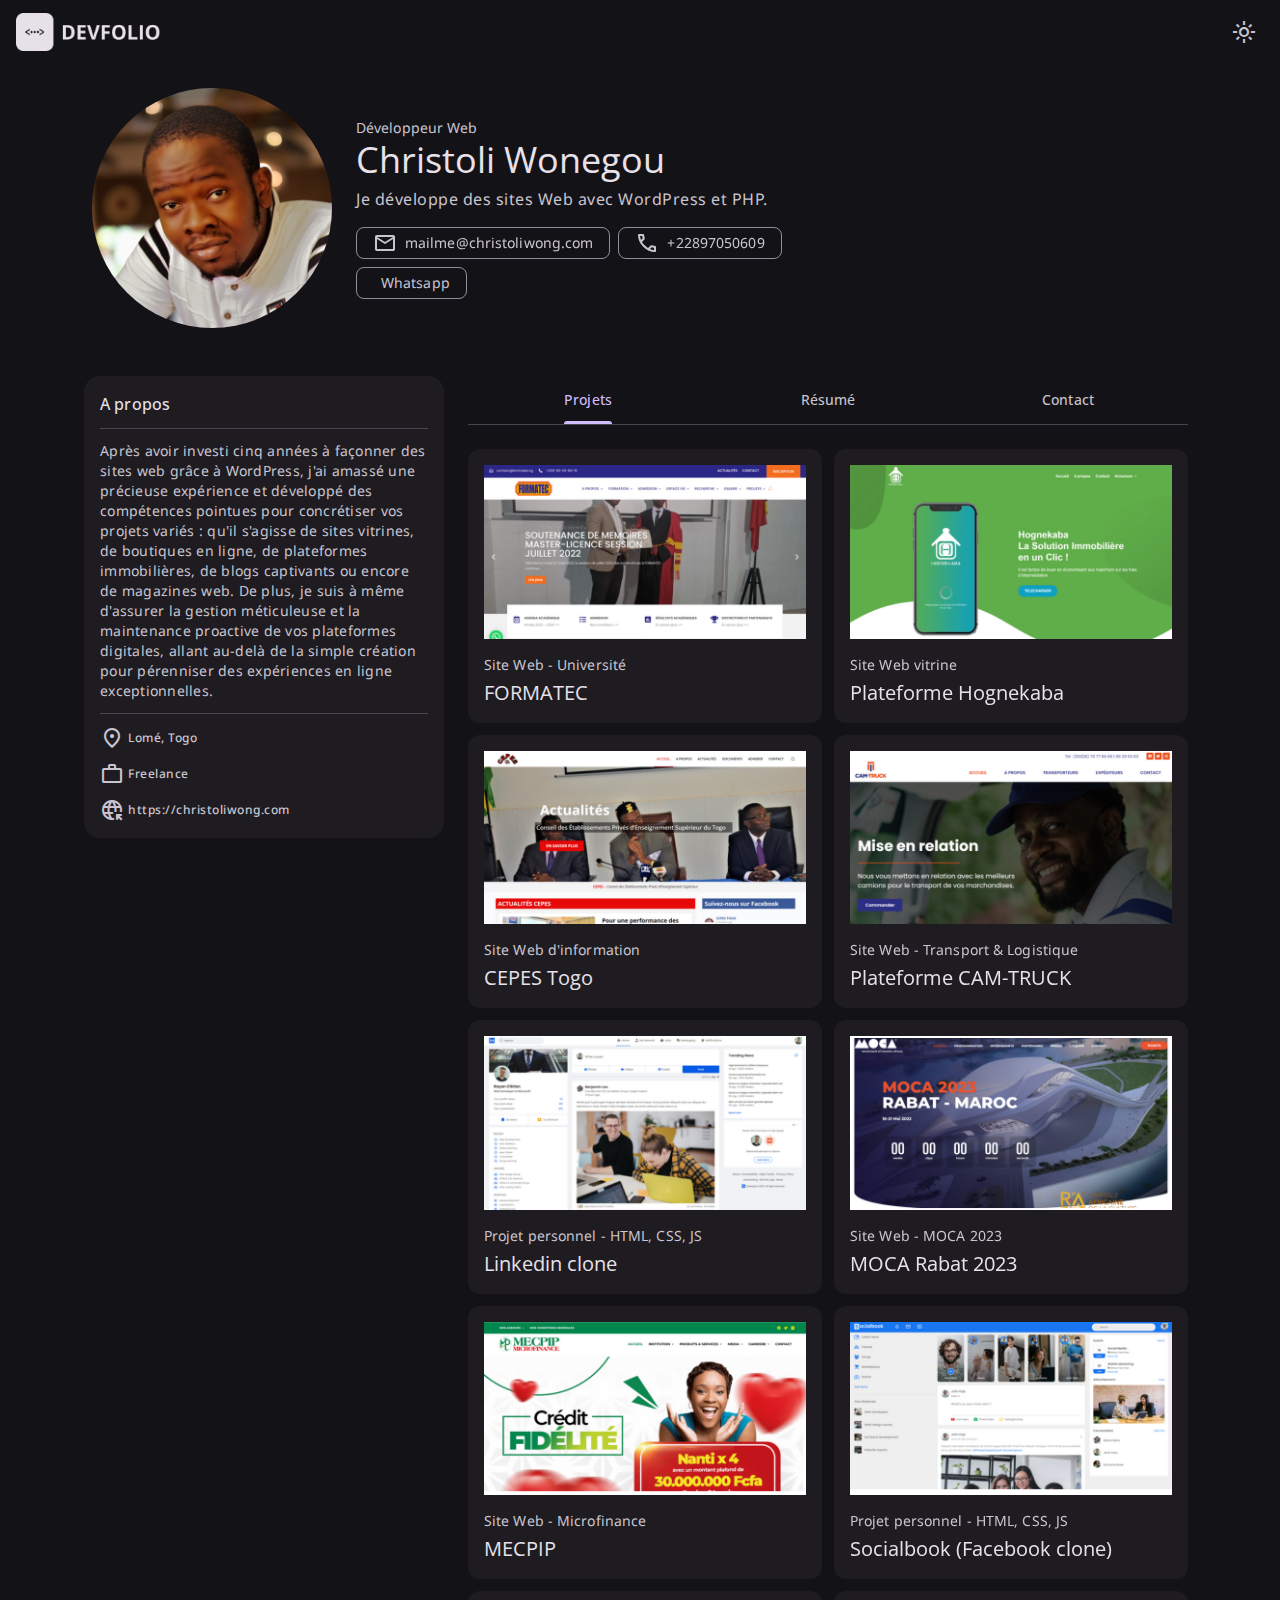
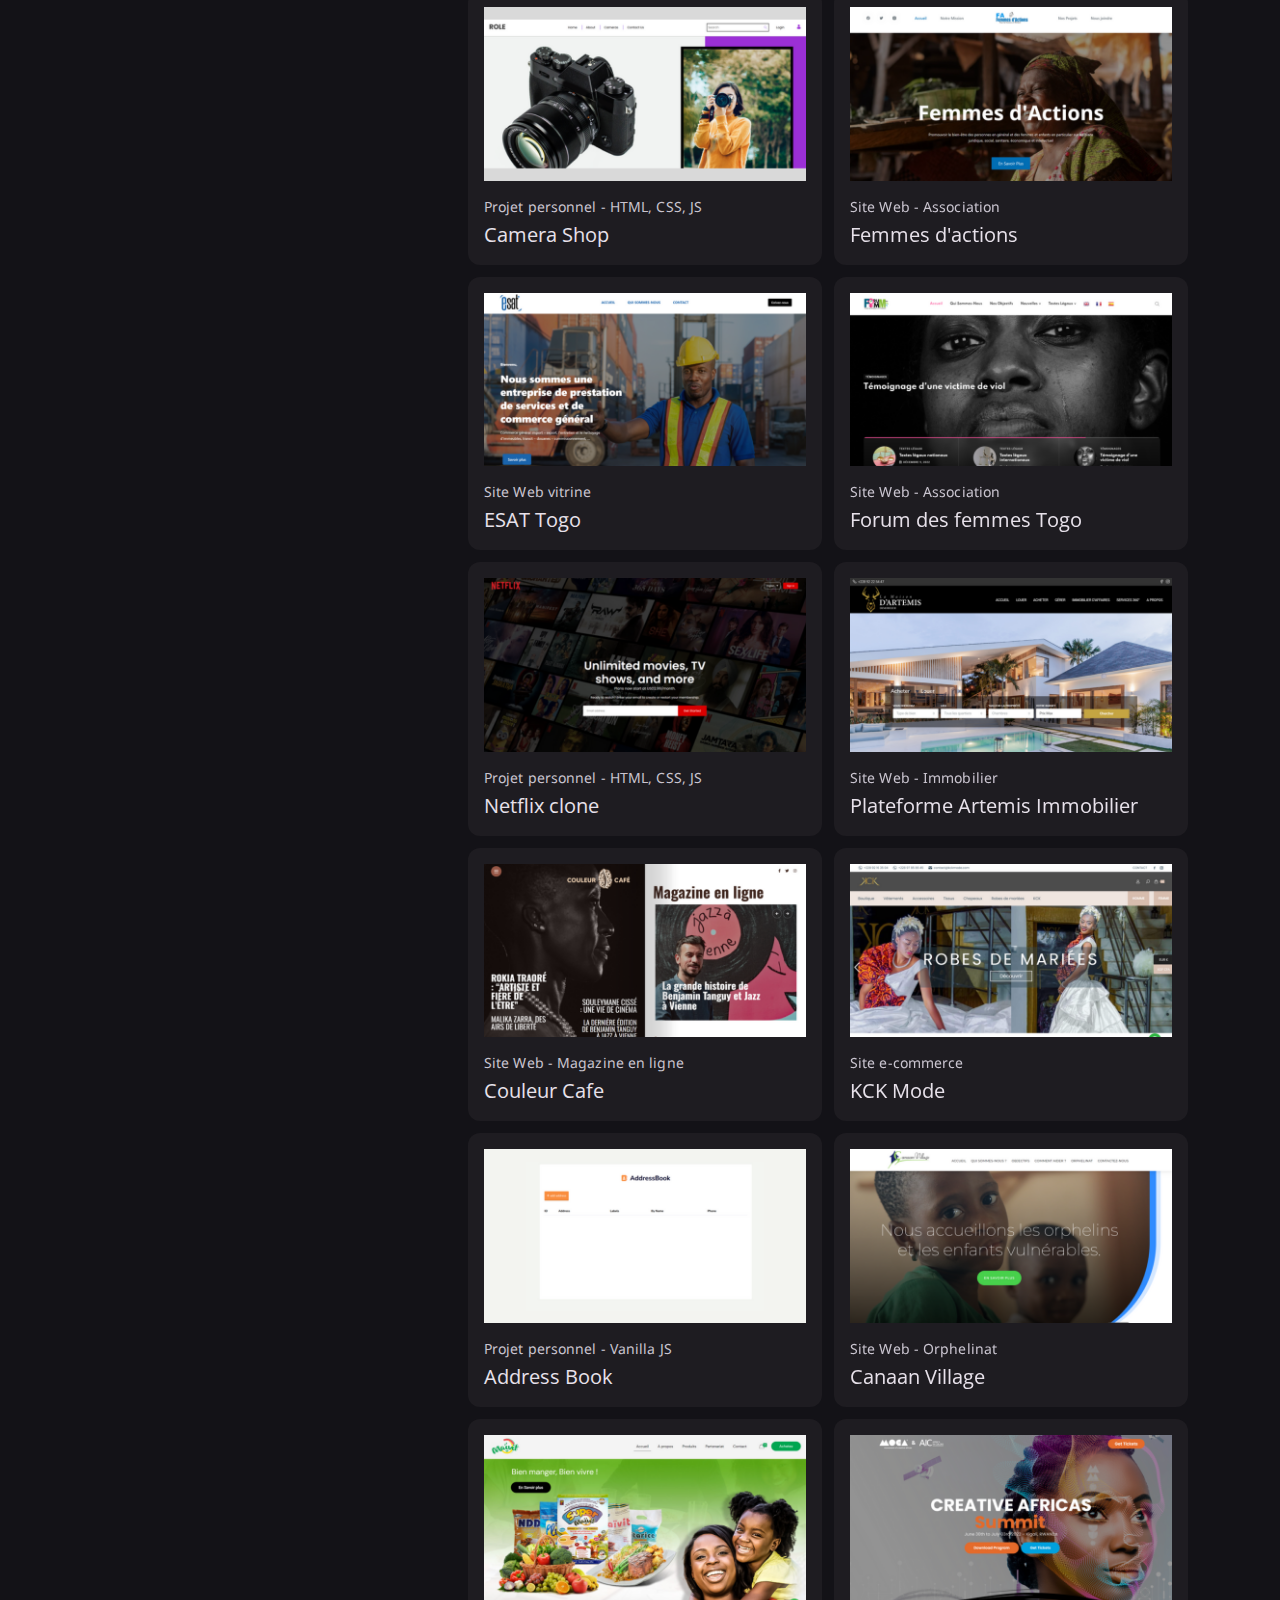
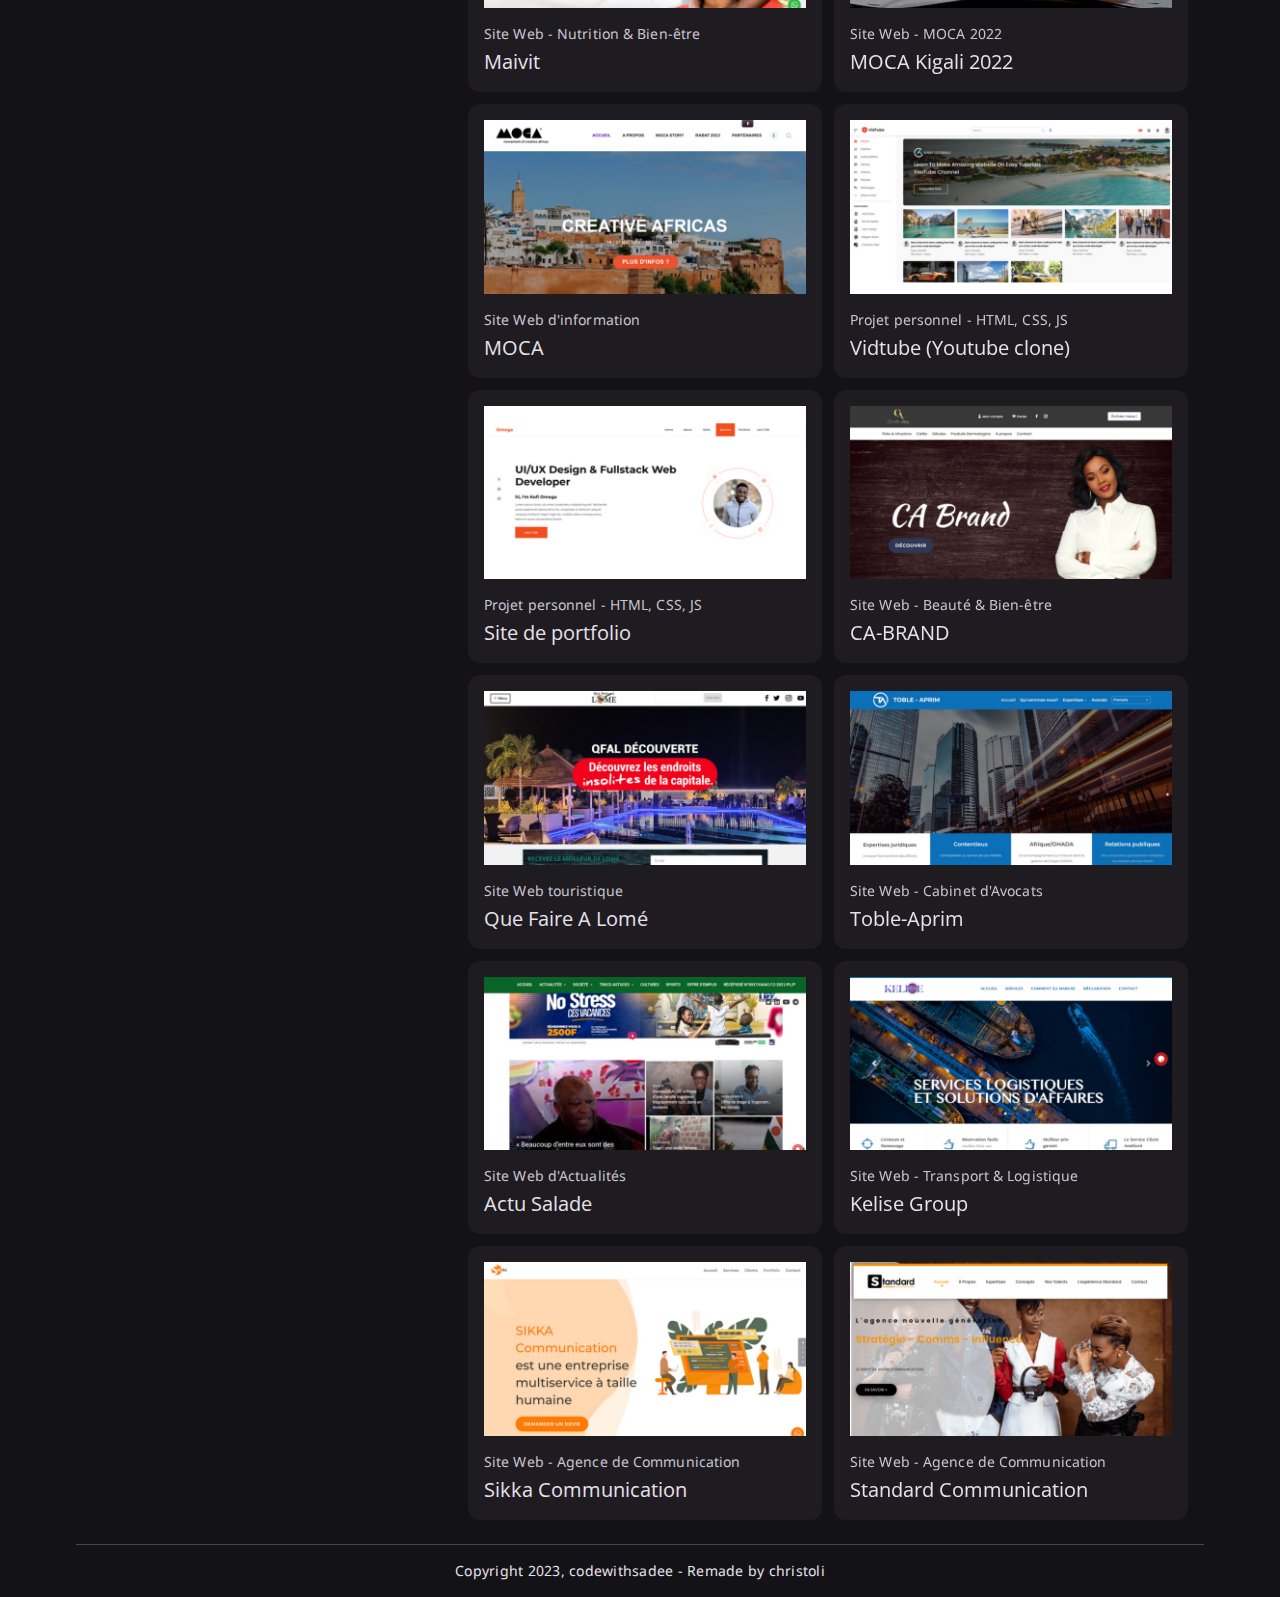
==== commit 1733b36c: "Projects code updated" ====
--- a/index.html
+++ b/index.html
@@ -172,6 +172,66 @@
                                     </div>
                                     <div class="card">
                                         <figure class="card-banner img-holder" style="--width: 334; --height: 180;">
+                                            <img src="assets/images/cepes-togo.png" alt="" class="img-cover" width="334" height="180">
+                                        </figure>
+                                        <div class="card-content">
+                                            <span class="label-large card-subtitle">Site Web d'information</span>
+                                            <h3 class="title-large card-title">CEPES Togo</h3>
+                                        </div>
+                                        <a href="https://cepes.tg/" target="_blank" class="state-layer"></a>
+                                    </div>
+                                    <div class="card">
+                                        <figure class="card-banner img-holder" style="--width: 334; --height: 180;">
+                                            <img src="assets/images/cam-truck.png" alt="" class="img-cover" width="334" height="180">
+                                        </figure>
+                                        <div class="card-content">
+                                            <span class="label-large card-subtitle">Site Web - Transport & Logistique</span>
+                                            <h3 class="title-large card-title">Plateforme CAM-TRUCK</h3>
+                                        </div>
+                                        <a href="https://cam-truck.com/" target="_blank" class="state-layer"></a>
+                                    </div>
+                                    <div class="card">
+                                        <figure class="card-banner img-holder" style="--width: 334; --height: 180;">
+                                            <img src="assets/images/linkedin-clone.png" alt="" class="img-cover" width="334" height="180">
+                                        </figure>
+                                        <div class="card-content">
+                                            <span class="label-large card-subtitle">Projet personnel - HTML, CSS, JS</span>
+                                            <h3 class="title-large card-title">Linkedin clone</h3>
+                                        </div>
+                                        <a href="https://linkedin-webdesign.vercel.app/" target="_blank" class="state-layer"></a>
+                                    </div>
+                                    <div class="card">
+                                        <figure class="card-banner img-holder" style="--width: 334; --height: 180;">
+                                            <img src="assets/images/moca-rabat.png" alt="" class="img-cover" width="334" height="180">
+                                        </figure>
+                                        <div class="card-content">
+                                            <span class="label-large card-subtitle">Site Web - MOCA 2023</span>
+                                            <h3 class="title-large card-title">MOCA Rabat 2023</h3>
+                                        </div>
+                                        <a href="https://rabat.le-moca.com/" target="_blank" class="state-layer"></a>
+                                    </div>
+                                    <div class="card">
+                                        <figure class="card-banner img-holder" style="--width: 334; --height: 180;">
+                                            <img src="assets/images/mecpip.png" alt="" class="img-cover" width="334" height="180">
+                                        </figure>
+                                        <div class="card-content">
+                                            <span class="label-large card-subtitle">Site Web - Microfinance</span>
+                                            <h3 class="title-large card-title">MECPIP</h3>
+                                        </div>
+                                        <a href="https://mecpip.net/" target="_blank" class="state-layer"></a>
+                                    </div>
+                                    <div class="card">
+                                        <figure class="card-banner img-holder" style="--width: 334; --height: 180;">
+                                            <img src="assets/images/socialbook.png" alt="" class="img-cover" width="334" height="180">
+                                        </figure>
+                                        <div class="card-content">
+                                            <span class="label-large card-subtitle">Projet personnel - HTML, CSS, JS</span>
+                                            <h3 class="title-large card-title">Socialbook (Facebook clone)</h3>
+                                        </div>
+                                        <a href="https://socialbook-blush.vercel.app" target="_blank" class="state-layer"></a>
+                                    </div>
+                                    <div class="card">
+                                        <figure class="card-banner img-holder" style="--width: 334; --height: 180;">
                                             <img src="assets/images/camera-shop.png" target="_blank" alt="" class="img-cover" width="334" height="180">
                                         </figure>
                                         <div class="card-content">
@@ -179,66 +239,6 @@
                                             <h3 class="title-large card-title">Camera Shop</h3>
                                         </div>
                                         <a href="https://camera-shop-website.vercel.app" target="_blank" class="state-layer"></a>
-                                    </div>
-                                    <div class="card">
-                                        <figure class="card-banner img-holder" style="--width: 334; --height: 180;">
-                                            <img src="assets/images/cepes-togo.png" alt="" class="img-cover" width="334" height="180">
-                                        </figure>
-                                        <div class="card-content">
-                                            <span class="label-large card-subtitle">Site Web d'information</span>
-                                            <h3 class="title-large card-title">CEPES Togo</h3>
-                                        </div>
-                                        <a href="https://cepes.tg/" target="_blank" class="state-layer"></a>
-                                    </div>
-                                    <div class="card">
-                                        <figure class="card-banner img-holder" style="--width: 334; --height: 180;">
-                                            <img src="assets/images/cam-truck.png" alt="" class="img-cover" width="334" height="180">
-                                        </figure>
-                                        <div class="card-content">
-                                            <span class="label-large card-subtitle">Site Web - Transport & Logistique</span>
-                                            <h3 class="title-large card-title">Plateforme CAM-TRUCK</h3>
-                                        </div>
-                                        <a href="https://cam-truck.com/" target="_blank" class="state-layer"></a>
-                                    </div>
-                                    <div class="card">
-                                        <figure class="card-banner img-holder" style="--width: 334; --height: 180;">
-                                            <img src="assets/images/linkedin-clone.png" alt="" class="img-cover" width="334" height="180">
-                                        </figure>
-                                        <div class="card-content">
-                                            <span class="label-large card-subtitle">Projet personnel - HTML, CSS, JS</span>
-                                            <h3 class="title-large card-title">Linkedin clone</h3>
-                                        </div>
-                                        <a href="https://linkedin-webdesign.vercel.app/" target="_blank" class="state-layer"></a>
-                                    </div>
-                                    <div class="card">
-                                        <figure class="card-banner img-holder" style="--width: 334; --height: 180;">
-                                            <img src="assets/images/moca-rabat.png" alt="" class="img-cover" width="334" height="180">
-                                        </figure>
-                                        <div class="card-content">
-                                            <span class="label-large card-subtitle">Site Web - MOCA 2023</span>
-                                            <h3 class="title-large card-title">MOCA Rabat 2023</h3>
-                                        </div>
-                                        <a href="https://rabat.le-moca.com/" target="_blank" class="state-layer"></a>
-                                    </div>
-                                    <div class="card">
-                                        <figure class="card-banner img-holder" style="--width: 334; --height: 180;">
-                                            <img src="assets/images/mecpip.png" alt="" class="img-cover" width="334" height="180">
-                                        </figure>
-                                        <div class="card-content">
-                                            <span class="label-large card-subtitle">Site Web - Microfinance</span>
-                                            <h3 class="title-large card-title">MECPIP</h3>
-                                        </div>
-                                        <a href="https://mecpip.net/" target="_blank" class="state-layer"></a>
-                                    </div>
-                                    <div class="card">
-                                        <figure class="card-banner img-holder" style="--width: 334; --height: 180;">
-                                            <img src="assets/images/socialbook.png" alt="" class="img-cover" width="334" height="180">
-                                        </figure>
-                                        <div class="card-content">
-                                            <span class="label-large card-subtitle">Projet personnel - HTML, CSS, JS</span>
-                                            <h3 class="title-large card-title">Socialbook (Facebook clone)</h3>
-                                        </div>
-                                        <a href="https://socialbook-blush.vercel.app" target="_blank" class="state-layer"></a>
                                     </div>
 
 
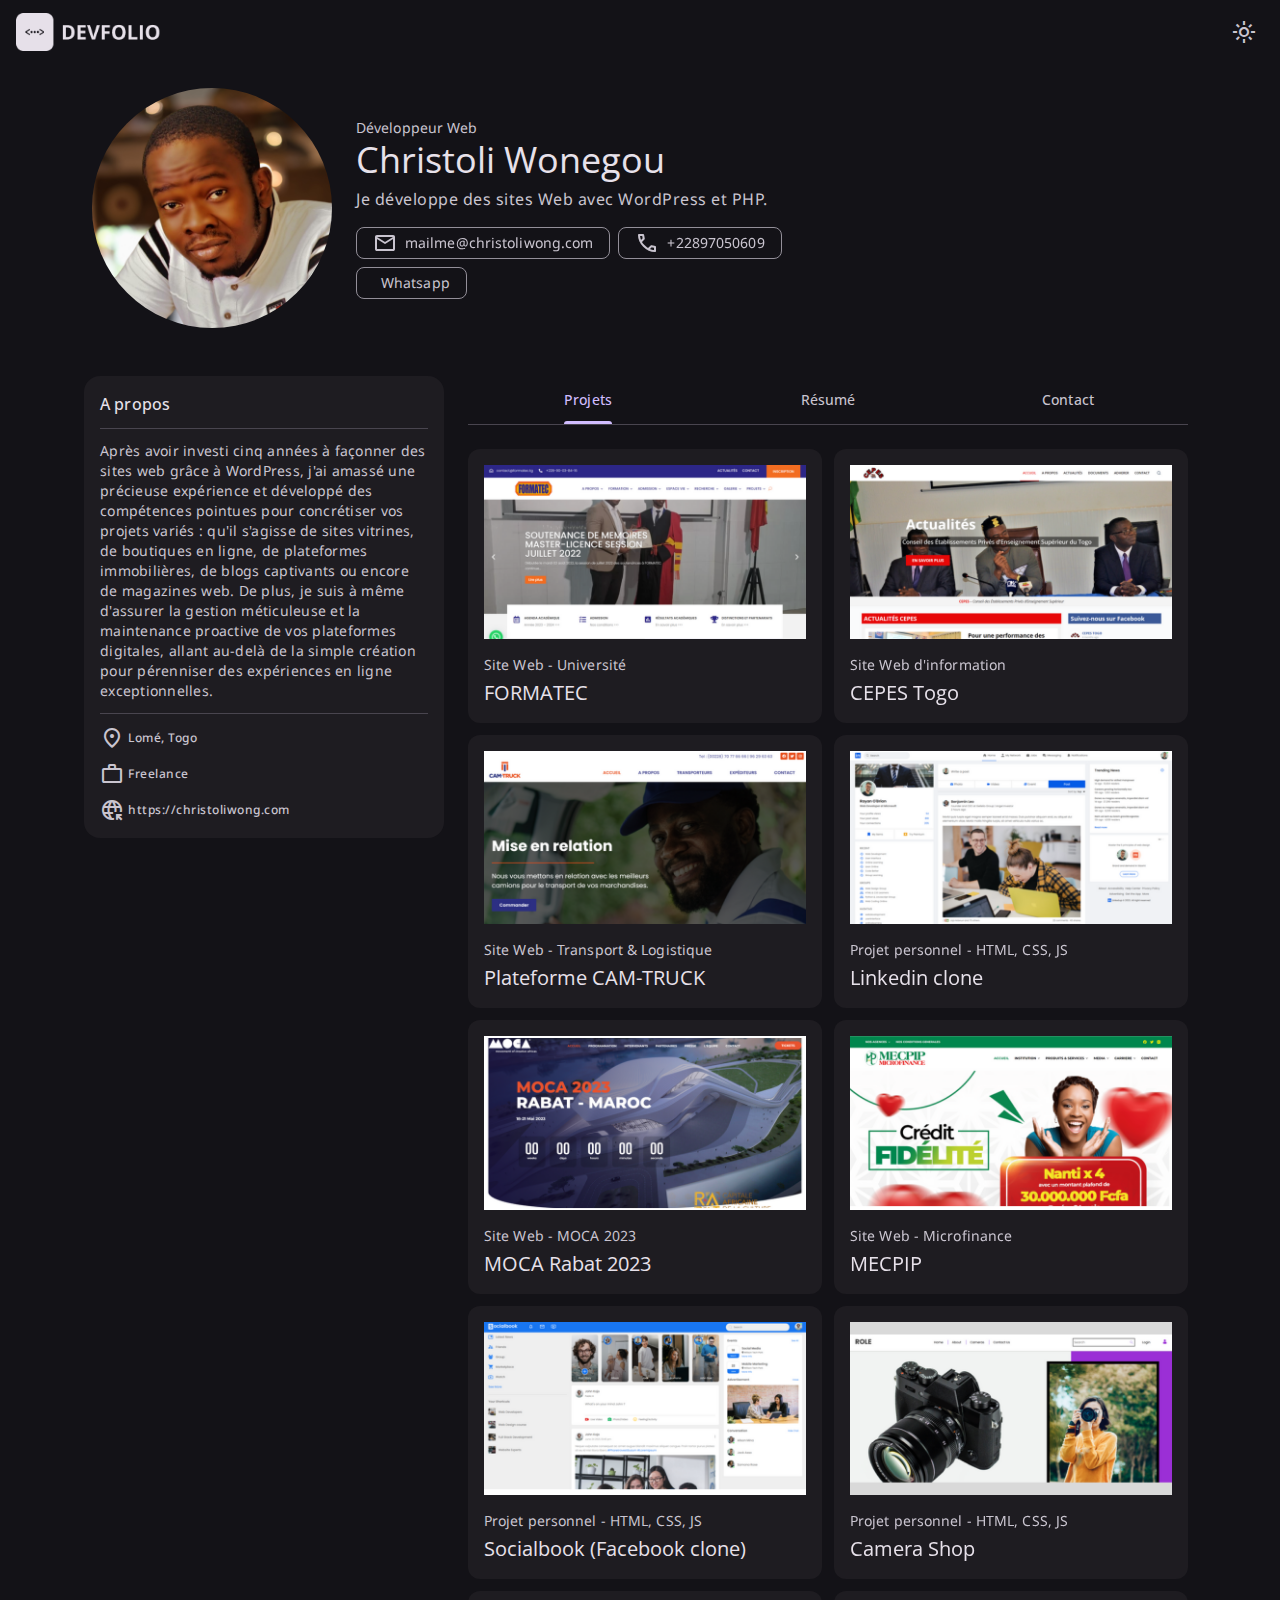
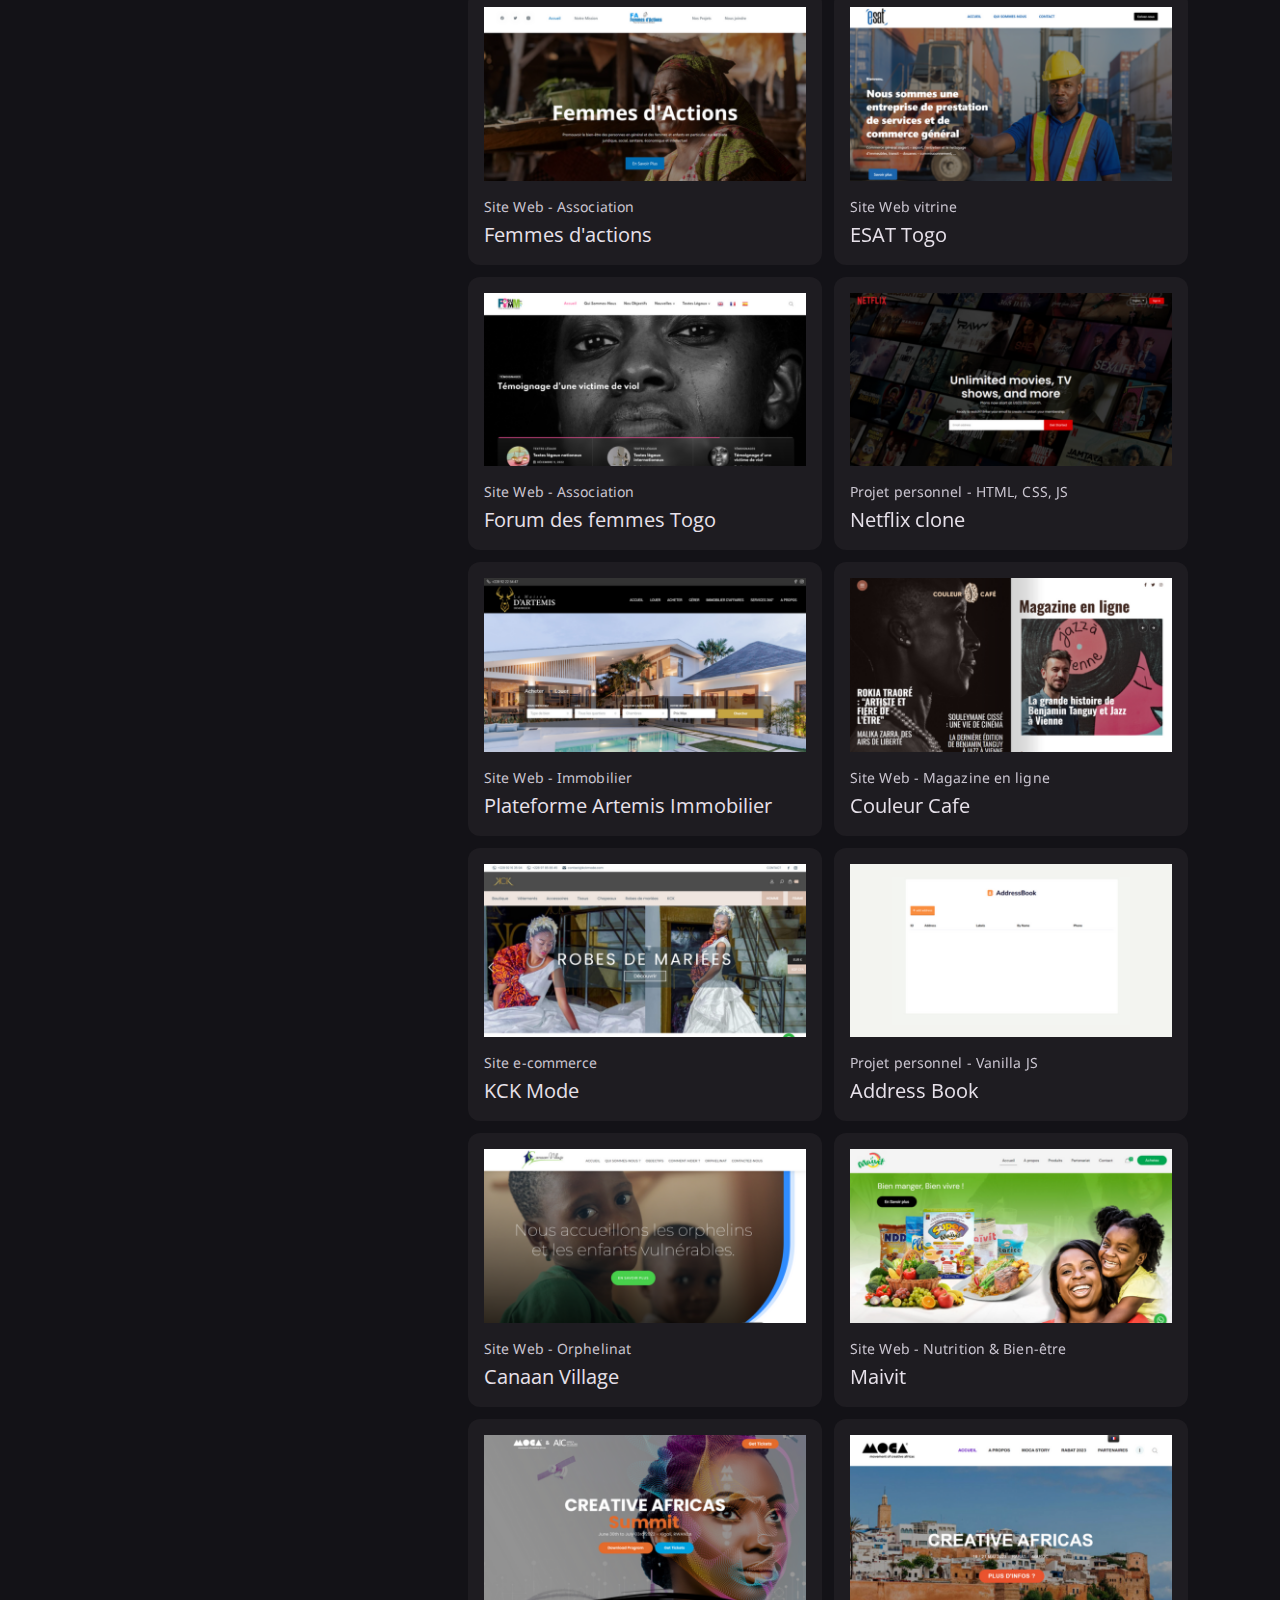
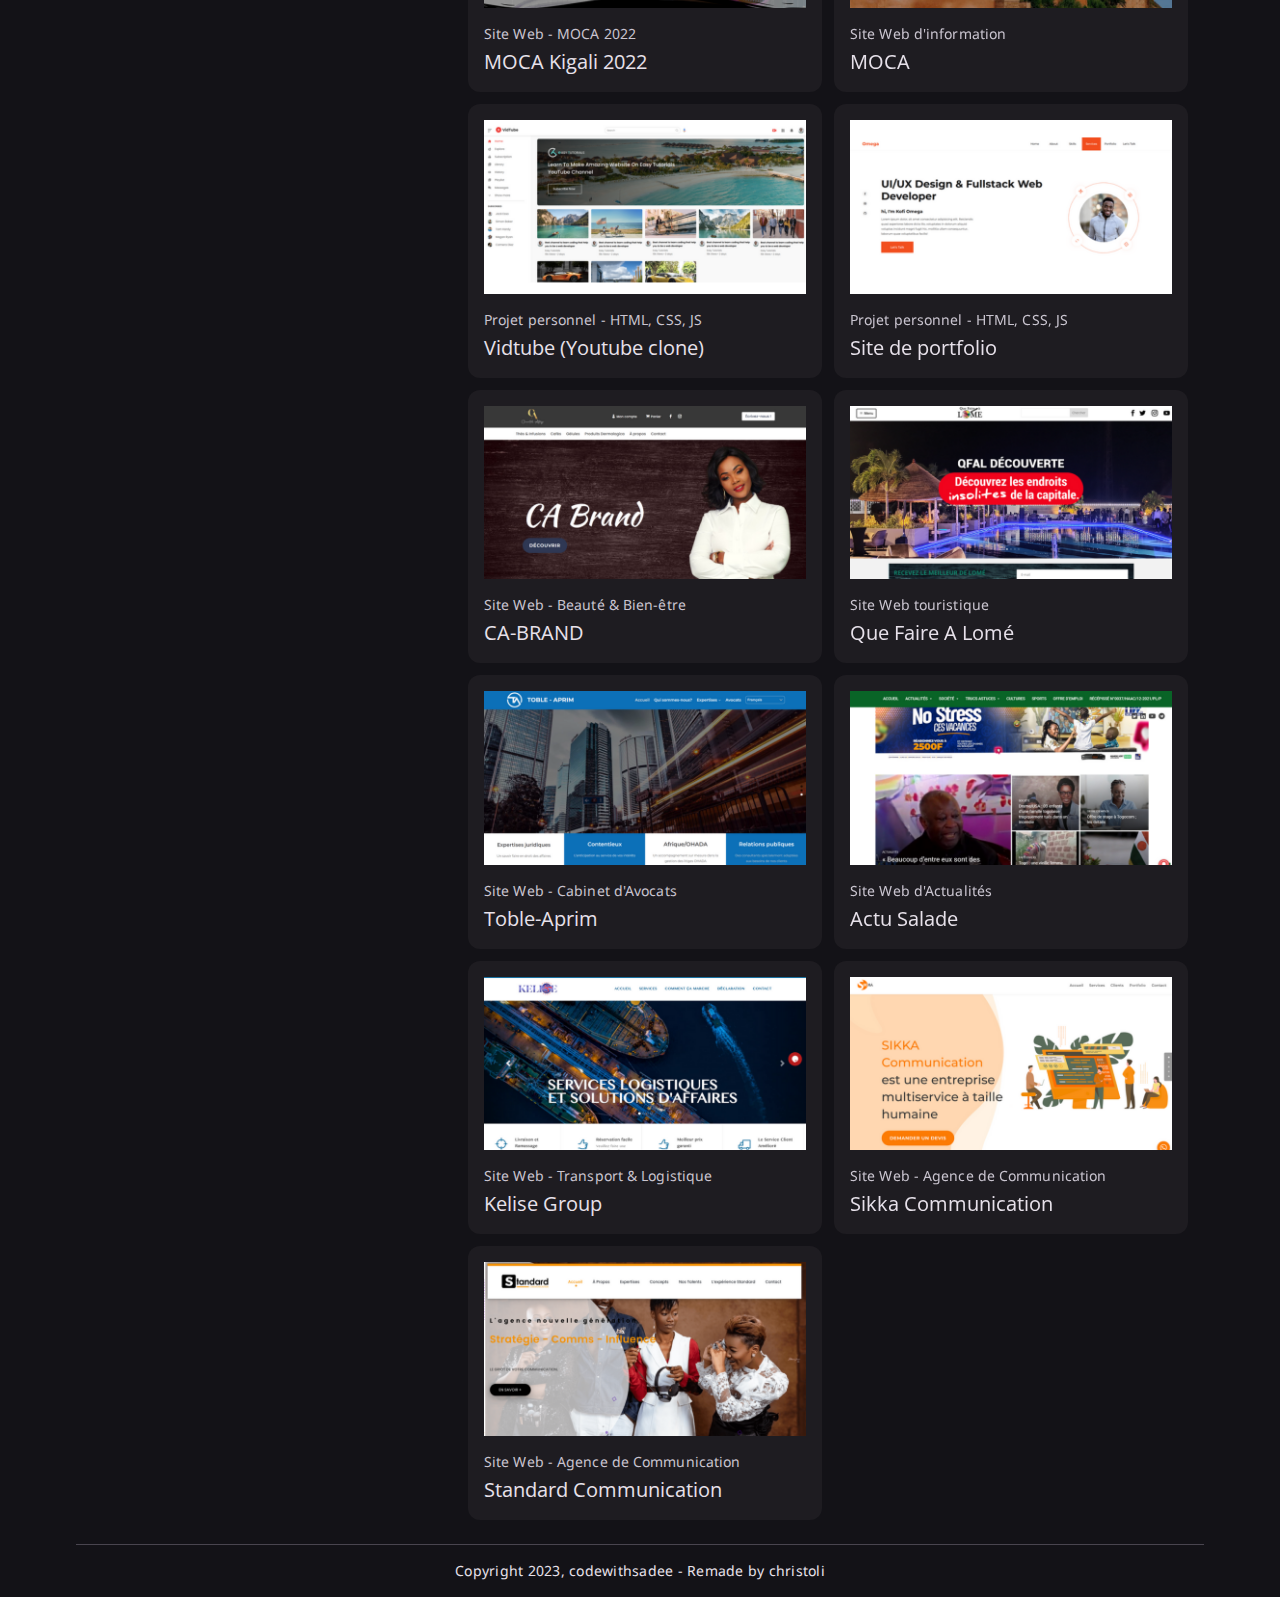
==== commit 5e7cd783: "Retrait du projet HK" ====
--- a/index.html
+++ b/index.html
@@ -162,16 +162,6 @@
                                     </div>
                                     <div class="card">
                                         <figure class="card-banner img-holder" style="--width: 334; --height: 180;">
-                                            <img src="assets/images/hognekaba.png" target="_blank" alt="" class="img-cover" width="334" height="180">
-                                        </figure>
-                                        <div class="card-content">
-                                            <span class="label-large card-subtitle">Site Web vitrine</span>
-                                            <h3 class="title-large card-title">Plateforme Hognekaba</h3>
-                                        </div>
-                                        <a href="https://hognekaba.com/" target="_blank" class="state-layer"></a>
-                                    </div>
-                                    <div class="card">
-                                        <figure class="card-banner img-holder" style="--width: 334; --height: 180;">
                                             <img src="assets/images/cepes-togo.png" alt="" class="img-cover" width="334" height="180">
                                         </figure>
                                         <div class="card-content">
@@ -280,7 +270,7 @@
                                             <span class="label-large card-subtitle">Projet personnel - HTML, CSS, JS</span>
                                             <h3 class="title-large card-title">Netflix clone</h3>
                                         </div>
-                                        <a href="https://netflix-iota-blue.vercel.app/" target="_blank" class="state-layer"></a>
+                                        <a href="https://flix-clone-blue.vercel.app/" target="_blank" class="state-layer"></a>
                                     </div>
                                     <div class="card">
                                         <figure class="card-banner img-holder" style="--width: 334; --height: 180;">
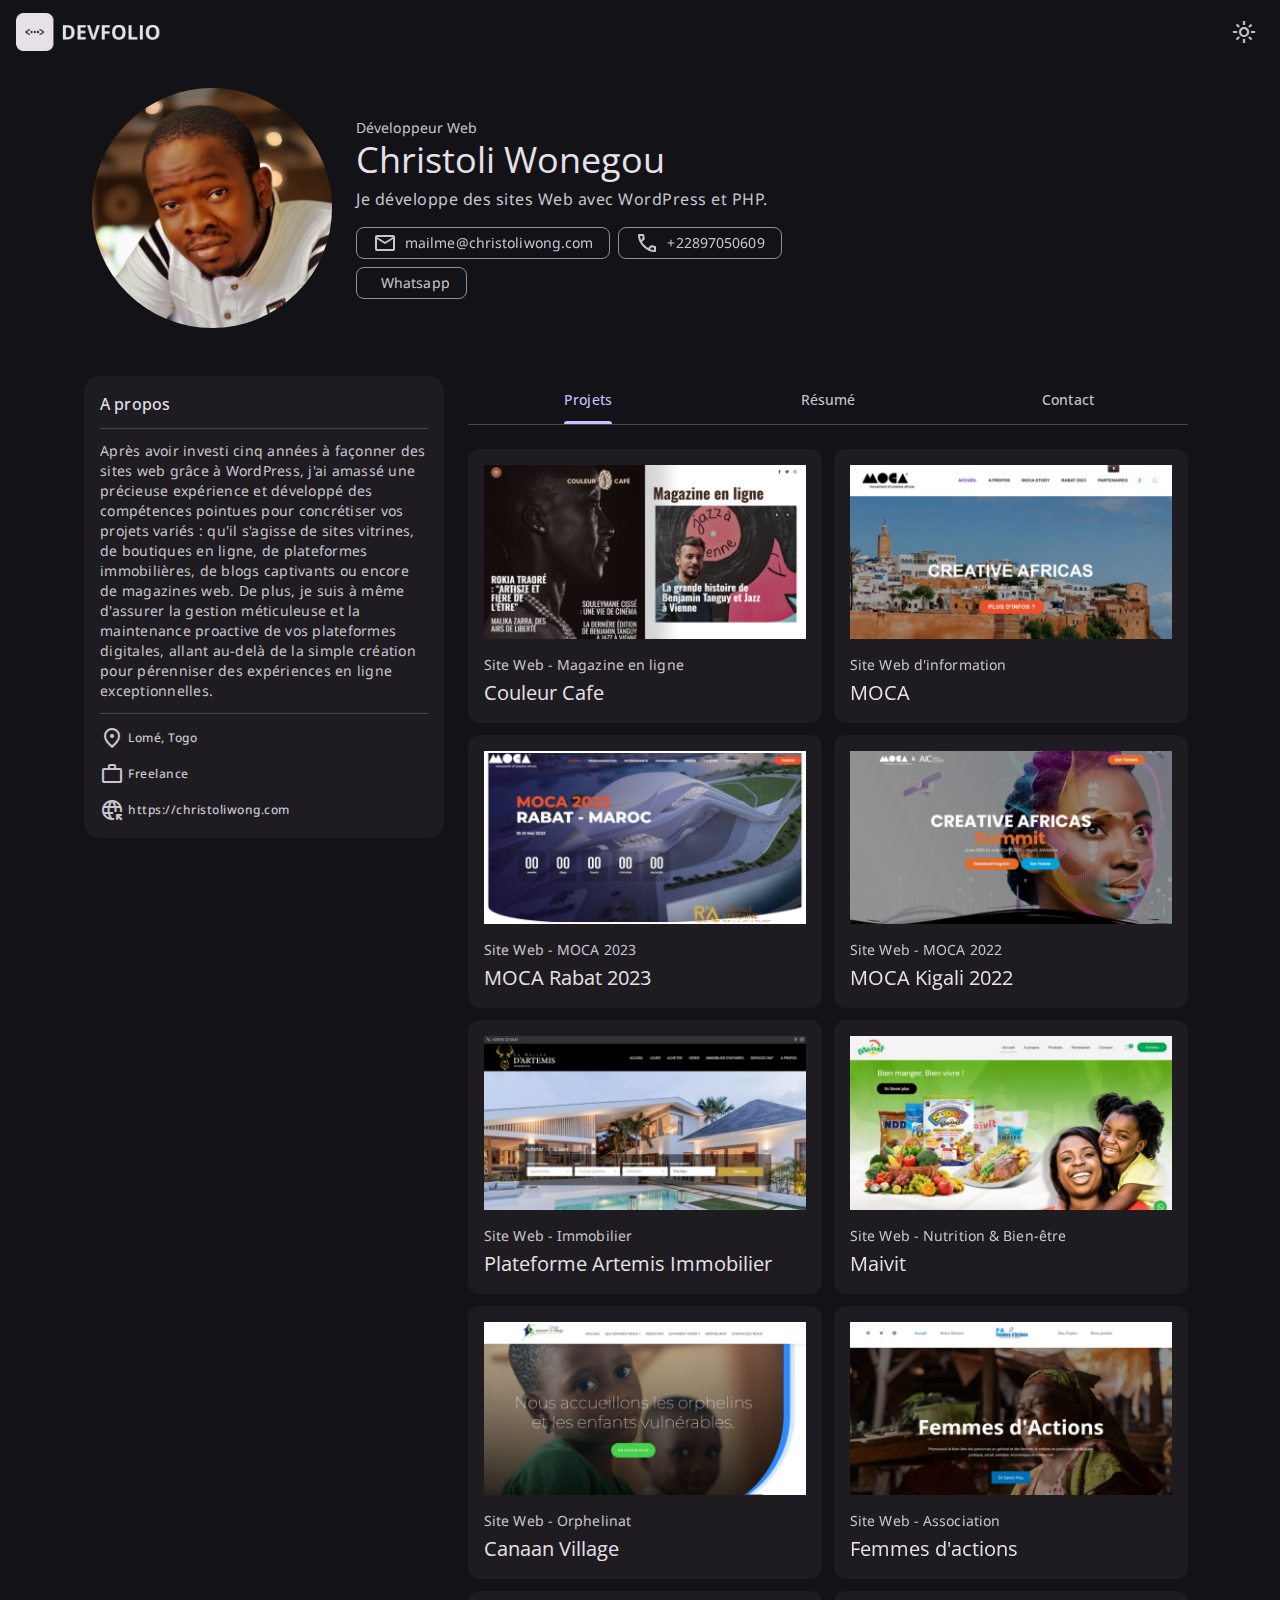
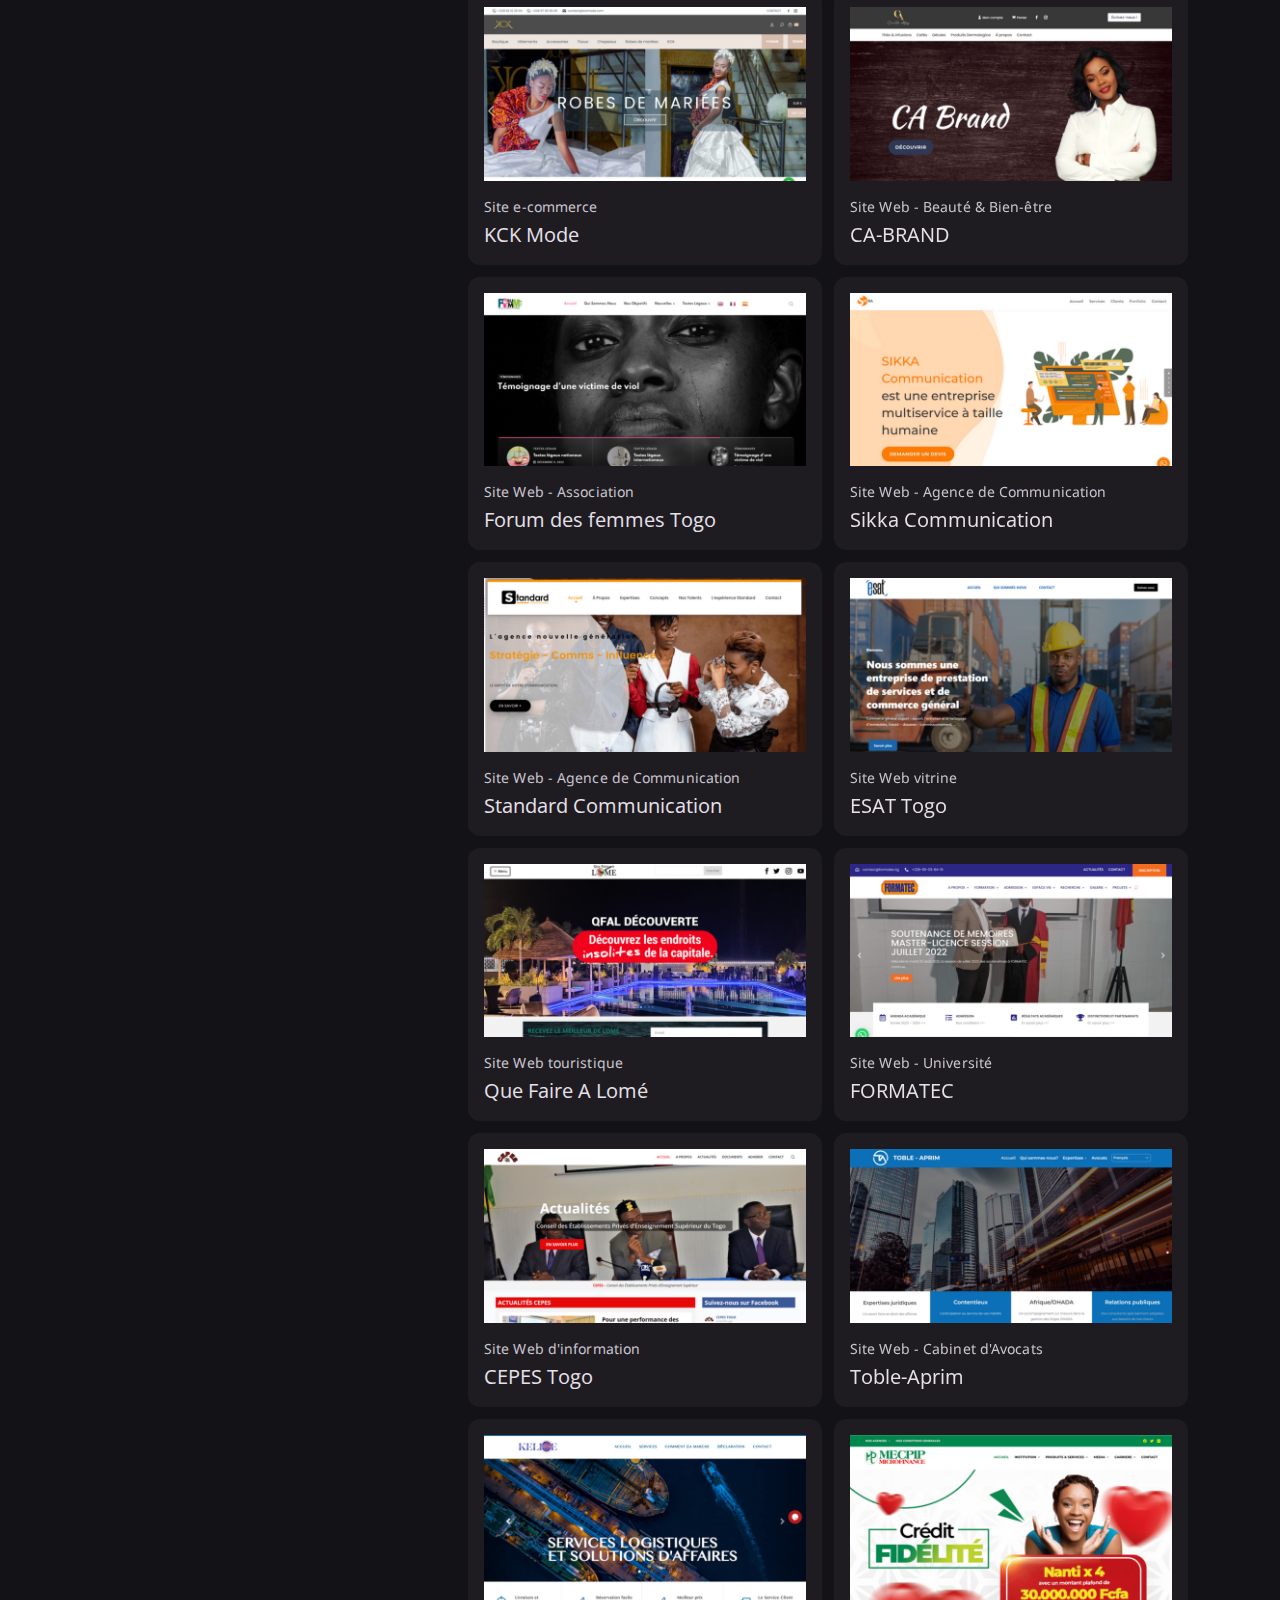
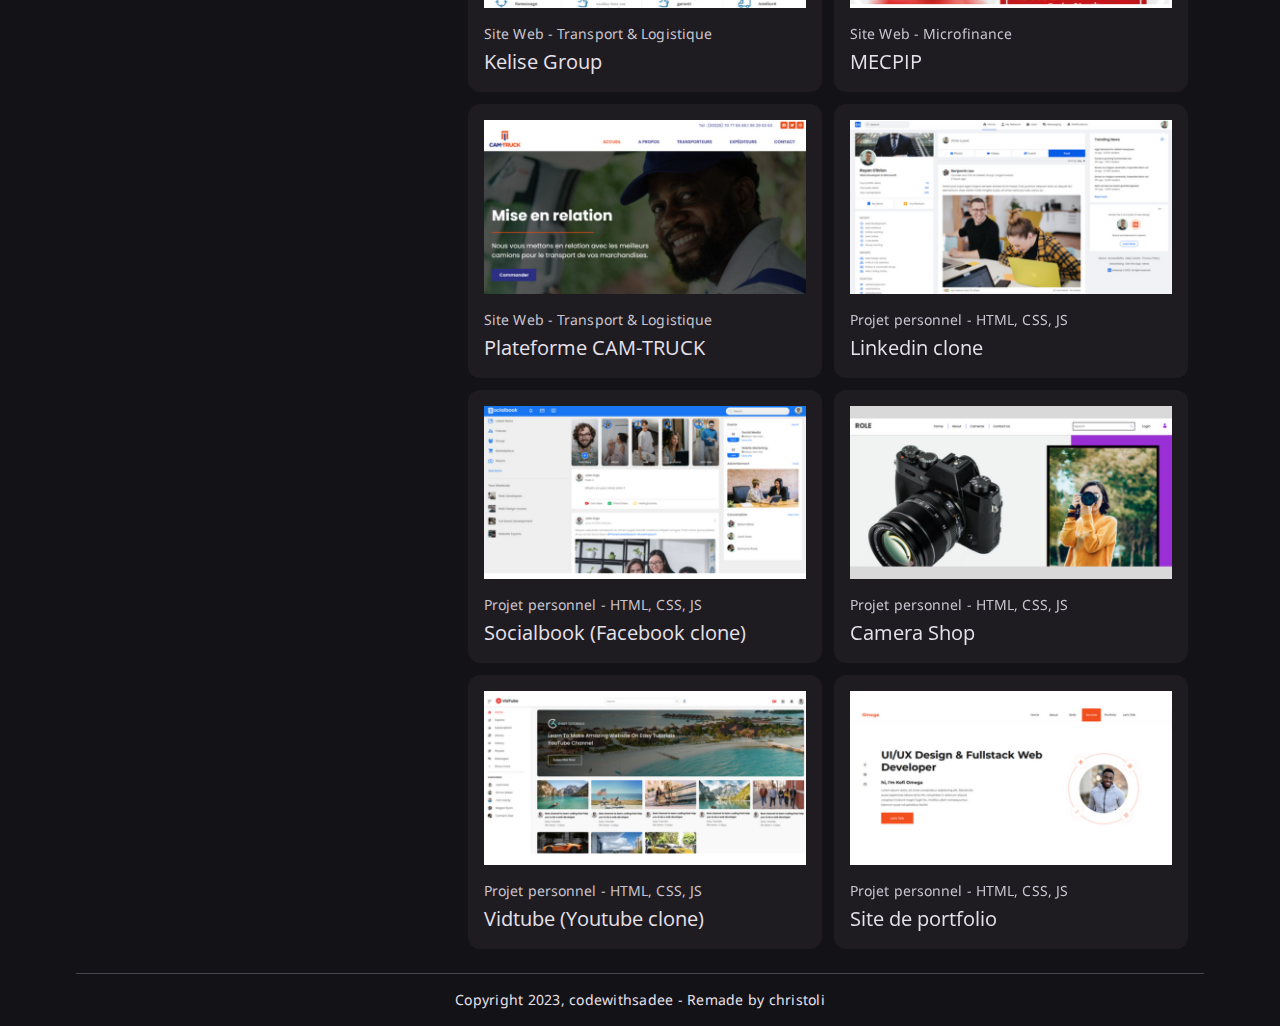
==== commit a1d5a435: "Projects order updated" ====
--- a/index.html
+++ b/index.html
@@ -150,304 +150,271 @@
                     <section class="section tab-content active" data-tab-content="project">
                         <div class="container">
                             <div class="project-list">
-                                    <div class="card">
-                                        <figure class="card-banner img-holder" style="--width: 334; --height: 180;">
-                                            <img src="assets/images/formatec.png" alt="" class="img-cover" width="334" height="180">
-                                        </figure>
-                                        <div class="card-content">
-                                            <span class="label-large card-subtitle">Site Web - Université</span>
-                                            <h3 class="title-large card-title">FORMATEC</h3>
-                                        </div>
-                                        <a href="https://formatec.tg/" target="_blank" class="state-layer"></a>
-                                    </div>
-                                    <div class="card">
-                                        <figure class="card-banner img-holder" style="--width: 334; --height: 180;">
-                                            <img src="assets/images/cepes-togo.png" alt="" class="img-cover" width="334" height="180">
-                                        </figure>
-                                        <div class="card-content">
-                                            <span class="label-large card-subtitle">Site Web d'information</span>
-                                            <h3 class="title-large card-title">CEPES Togo</h3>
-                                        </div>
-                                        <a href="https://cepes.tg/" target="_blank" class="state-layer"></a>
-                                    </div>
-                                    <div class="card">
-                                        <figure class="card-banner img-holder" style="--width: 334; --height: 180;">
-                                            <img src="assets/images/cam-truck.png" alt="" class="img-cover" width="334" height="180">
-                                        </figure>
-                                        <div class="card-content">
-                                            <span class="label-large card-subtitle">Site Web - Transport & Logistique</span>
-                                            <h3 class="title-large card-title">Plateforme CAM-TRUCK</h3>
-                                        </div>
-                                        <a href="https://cam-truck.com/" target="_blank" class="state-layer"></a>
-                                    </div>
-                                    <div class="card">
-                                        <figure class="card-banner img-holder" style="--width: 334; --height: 180;">
-                                            <img src="assets/images/linkedin-clone.png" alt="" class="img-cover" width="334" height="180">
-                                        </figure>
-                                        <div class="card-content">
-                                            <span class="label-large card-subtitle">Projet personnel - HTML, CSS, JS</span>
-                                            <h3 class="title-large card-title">Linkedin clone</h3>
-                                        </div>
-                                        <a href="https://linkedin-webdesign.vercel.app/" target="_blank" class="state-layer"></a>
-                                    </div>
-                                    <div class="card">
-                                        <figure class="card-banner img-holder" style="--width: 334; --height: 180;">
-                                            <img src="assets/images/moca-rabat.png" alt="" class="img-cover" width="334" height="180">
-                                        </figure>
-                                        <div class="card-content">
-                                            <span class="label-large card-subtitle">Site Web - MOCA 2023</span>
-                                            <h3 class="title-large card-title">MOCA Rabat 2023</h3>
-                                        </div>
-                                        <a href="https://rabat.le-moca.com/" target="_blank" class="state-layer"></a>
-                                    </div>
-                                    <div class="card">
-                                        <figure class="card-banner img-holder" style="--width: 334; --height: 180;">
-                                            <img src="assets/images/mecpip.png" alt="" class="img-cover" width="334" height="180">
-                                        </figure>
-                                        <div class="card-content">
-                                            <span class="label-large card-subtitle">Site Web - Microfinance</span>
-                                            <h3 class="title-large card-title">MECPIP</h3>
-                                        </div>
-                                        <a href="https://mecpip.net/" target="_blank" class="state-layer"></a>
-                                    </div>
-                                    <div class="card">
-                                        <figure class="card-banner img-holder" style="--width: 334; --height: 180;">
-                                            <img src="assets/images/socialbook.png" alt="" class="img-cover" width="334" height="180">
-                                        </figure>
-                                        <div class="card-content">
-                                            <span class="label-large card-subtitle">Projet personnel - HTML, CSS, JS</span>
-                                            <h3 class="title-large card-title">Socialbook (Facebook clone)</h3>
-                                        </div>
-                                        <a href="https://socialbook-blush.vercel.app" target="_blank" class="state-layer"></a>
-                                    </div>
-                                    <div class="card">
-                                        <figure class="card-banner img-holder" style="--width: 334; --height: 180;">
-                                            <img src="assets/images/camera-shop.png" target="_blank" alt="" class="img-cover" width="334" height="180">
-                                        </figure>
-                                        <div class="card-content">
-                                            <span class="label-large card-subtitle">Projet personnel - HTML, CSS, JS</span>
-                                            <h3 class="title-large card-title">Camera Shop</h3>
-                                        </div>
-                                        <a href="https://camera-shop-website.vercel.app" target="_blank" class="state-layer"></a>
-                                    </div>
-
-
-                                    <div class="card">
-                                        <figure class="card-banner img-holder" style="--width: 334; --height: 180;">
-                                            <img src="assets/images/femme-d-action.png" alt="" class="img-cover" width="334" height="180">
-                                        </figure>
-                                        <div class="card-content">
-                                            <span class="label-large card-subtitle">Site Web - Association</span>
-                                            <h3 class="title-large card-title">Femmes d'actions</h3>
-                                        </div>
-                                        <a href="https://femmesdactionstogo.com/" target="_blank" class="state-layer"></a>
-                                    </div>
-                                    <div class="card">
-                                        <figure class="card-banner img-holder" style="--width: 334; --height: 180;">
-                                            <img src="assets/images/esat-togo.png" alt="" class="img-cover" width="334" height="180">
-                                        </figure>
-                                        <div class="card-content">
-                                            <span class="label-large card-subtitle">Site Web vitrine</span>
-                                            <h3 class="title-large card-title">ESAT Togo</h3>
-                                        </div>
-                                        <a href="https://esat-tg.com/" target="_blank" class="state-layer"></a>
-                                    </div>
-                                    <div class="card">
-                                        <figure class="card-banner img-holder" style="--width: 334; --height: 180;">
-                                            <img src="assets/images/forum-des-femmes.png" alt="" class="img-cover" width="334" height="180">
-                                        </figure>
-                                        <div class="card-content">
-                                            <span class="label-large card-subtitle">Site Web - Association</span>
-                                            <h3 class="title-large card-title">Forum des femmes Togo</h3>
-                                        </div>
-                                        <a href="https://forumdesfemmes.com/" target="_blank" class="state-layer"></a>
-                                    </div>
-                                    <div class="card">
-                                        <figure class="card-banner img-holder" style="--width: 334; --height: 180;">
-                                            <img src="assets/images/netflix-clone.png" alt="" class="img-cover" width="334" height="180">
-                                        </figure>
-                                        <div class="card-content">
-                                            <span class="label-large card-subtitle">Projet personnel - HTML, CSS, JS</span>
-                                            <h3 class="title-large card-title">Netflix clone</h3>
-                                        </div>
-                                        <a href="https://flix-clone-blue.vercel.app/" target="_blank" class="state-layer"></a>
-                                    </div>
-                                    <div class="card">
-                                        <figure class="card-banner img-holder" style="--width: 334; --height: 180;">
-                                            <img src="assets/images/artemis-immobilier.png" alt="" class="img-cover" width="334" height="180">
-                                        </figure>
-                                        <div class="card-content">
-                                            <span class="label-large card-subtitle">Site Web - Immobilier</span>
-                                            <h3 class="title-large card-title">Plateforme Artemis Immobilier</h3>
-                                        </div>
-                                        <a href="https://lamaisondartemis-immobilier.com/" target="_blank" class="state-layer"></a>
-                                    </div>
-                                    <div class="card">
-                                        <figure class="card-banner img-holder" style="--width: 334; --height: 180;">
-                                            <img src="assets/images/couleur-cafe.png" alt="" class="img-cover" width="334" height="180">
-                                        </figure>
-                                        <div class="card-content">
-                                            <span class="label-large card-subtitle">Site Web - Magazine en ligne</span>
-                                            <h3 class="title-large card-title">Couleur Cafe</h3>
-                                        </div>
-                                        <a href="https://couleurcafe.info/" target="_blank" class="state-layer"></a>
-                                    </div>
-                                    <div class="card">
-                                        <figure class="card-banner img-holder" style="--width: 334; --height: 180;">
-                                            <img src="assets/images/kck-mode.png" alt="" class="img-cover" width="334" height="180">
-                                        </figure>
-                                        <div class="card-content">
-                                            <span class="label-large card-subtitle">Site e-commerce</span>
-                                            <h3 class="title-large card-title">KCK Mode</h3>
-                                        </div>
-                                        <a href="https://kckmode.com/" target="_blank" class="state-layer"></a>
-                                    </div>
-                                    <div class="card">
-                                        <figure class="card-banner img-holder" style="--width: 334; --height: 180;">
-                                            <img src="assets/images/addressBook.png" alt="" class="img-cover" width="334" height="180">
-                                        </figure>
-                                        <div class="card-content">
-                                            <span class="label-large card-subtitle">Projet personnel - Vanilla JS</span>
-                                            <h3 class="title-large card-title">Address Book</h3>
-                                        </div>
-                                        <a href="https://address-book-steel.vercel.app/" target="_blank" class="state-layer"></a>
-                                    </div>
-
-
-
-                                    <div class="card">
-                                        <figure class="card-banner img-holder" style="--width: 334; --height: 180;">
-                                            <img src="assets/images/canaan-village.png" alt="" class="img-cover" width="334" height="180">
-                                        </figure>
-                                        <div class="card-content">
-                                            <span class="label-large card-subtitle">Site Web - Orphelinat</span>
-                                            <h3 class="title-large card-title">Canaan Village</h3>
-                                        </div>
-                                        <a href="https://canaan-village.org/" target="_blank" class="state-layer"></a>
-                                    </div>
-                                    <div class="card">
-                                        <figure class="card-banner img-holder" style="--width: 334; --height: 180;">
-                                            <img src="assets/images/maivit.png" alt="" class="img-cover" width="334" height="180">
-                                        </figure>
-                                        <div class="card-content">
-                                            <span class="label-large card-subtitle">Site Web - Nutrition & Bien-être</span>
-                                            <h3 class="title-large card-title">Maivit</h3>
-                                        </div>
-                                        <a href="https://maivit.com/" target="_blank" class="state-layer"></a>
-                                    </div>
-                                    <div class="card">
-                                        <figure class="card-banner img-holder" style="--width: 334; --height: 180;">
-                                            <img src="assets/images/moca-kigali-2022.png" alt="" class="img-cover" width="334" height="180">
-                                        </figure>
-                                        <div class="card-content">
-                                            <span class="label-large card-subtitle">Site Web - MOCA 2022</span>
-                                            <h3 class="title-large card-title">MOCA Kigali 2022</h3>
-                                        </div>
-                                        <a href="https://kigali-aic.le-moca.com/" target="_blank" class="state-layer"></a>
-                                    </div>
-                                    <div class="card">
-                                        <figure class="card-banner img-holder" style="--width: 334; --height: 180;">
-                                            <img src="assets/images/moca.png" alt="" class="img-cover" width="334" height="180">
-                                        </figure>
-                                        <div class="card-content">
-                                            <span class="label-large card-subtitle">Site Web d'information</span>
-                                            <h3 class="title-large card-title">MOCA</h3>
-                                        </div>
-                                        <a href="https://le-moca.com/" target="_blank" class="state-layer"></a>
-                                    </div>
-                                    <div class="card">
-                                        <figure class="card-banner img-holder" style="--width: 334; --height: 180;">
-                                            <img src="assets/images/vidtube.png" alt="" class="img-cover" width="334" height="180">
-                                        </figure>
-                                        <div class="card-content">
-                                            <span class="label-large card-subtitle">Projet personnel - HTML, CSS, JS</span>
-                                            <h3 class="title-large card-title">Vidtube (Youtube clone)</h3>
-                                        </div>
-                                        <a href="https://vidtube-two.vercel.app/" target="_blank" class="state-layer"></a>
-                                    </div>
-                                    <div class="card">
-                                        <figure class="card-banner img-holder" style="--width: 334; --height: 180;">
-                                            <img src="assets/images/portfolio-webdesign.png" alt="" class="img-cover" width="334" height="180">
-                                        </figure>
-                                        <div class="card-content">
-                                            <span class="label-large card-subtitle">Projet personnel - HTML, CSS, JS</span>
-                                            <h3 class="title-large card-title">Site de portfolio</h3>
-                                        </div>
-                                        <a href="https://portfolio-website-ebon-delta.vercel.app/" target="_blank" class="state-layer"></a>
-                                    </div>
-                                    <div class="card">
-                                        <figure class="card-banner img-holder" style="--width: 334; --height: 180;">
-                                            <img src="assets/images/ca-brand.png" alt="" class="img-cover" width="334" height="180">
-                                        </figure>
-                                        <div class="card-content">
-                                            <span class="label-large card-subtitle">Site Web - Beauté & Bien-être</span>
-                                            <h3 class="title-large card-title">CA-BRAND</h3>
-                                        </div>
-                                        <a href="https://ca-brand.com/" target="_blank" class="state-layer"></a>
-                                    </div>
-                                    <div class="card">
-                                        <figure class="card-banner img-holder" style="--width: 334; --height: 180;">
-                                            <img src="assets/images/que-faire-a-lome.png" alt="" class="img-cover" width="334" height="180">
-                                        </figure>
-                                        <div class="card-content">
-                                            <span class="label-large card-subtitle">Site Web touristique</span>
-                                            <h3 class="title-large card-title">Que Faire A Lomé</h3>
-                                        </div>
-                                        <a href="https://quefairealome.com/" target="_blank" class="state-layer"></a>
-                                    </div>
-
-
-                                    <div class="card">
-                                        <figure class="card-banner img-holder" style="--width: 334; --height: 180;">
-                                            <img src="assets/images/toble-aprim.png" alt="" class="img-cover" width="334" height="180">
-                                        </figure>
-                                        <div class="card-content">
-                                            <span class="label-large card-subtitle">Site Web - Cabinet d'Avocats</span>
-                                            <h3 class="title-large card-title">Toble-Aprim</h3>
-                                        </div>
-                                        <a href="https://toble-aprim.com/" target="_blank" class="state-layer"></a>
-                                    </div>
-                                    <div class="card">
-                                        <figure class="card-banner img-holder" style="--width: 334; --height: 180;">
-                                            <img src="assets/images/actu-salade.png" alt="" class="img-cover" width="334" height="180">
-                                        </figure>
-                                        <div class="card-content">
-                                            <span class="label-large card-subtitle">Site Web d'Actualités</span>
-                                            <h3 class="title-large card-title">Actu Salade</h3>
-                                        </div>
-                                        <a href="https://actusalade.tg/home/" target="_blank" class="state-layer"></a>
-                                    </div>
-                                    <div class="card">
-                                        <figure class="card-banner img-holder" style="--width: 334; --height: 180;">
-                                            <img src="assets/images/kelise.png" alt="" class="img-cover" width="334" height="180">
-                                        </figure>
-                                        <div class="card-content">
-                                            <span class="label-large card-subtitle">Site Web - Transport & Logistique</span>
-                                            <h3 class="title-large card-title">Kelise Group</h3>
-                                        </div>
-                                        <a href="https://www.kelisegroup.com/" target="_blank" class="state-layer"></a>
-                                    </div>
-                                    <div class="card">
-                                        <figure class="card-banner img-holder" style="--width: 334; --height: 180;">
-                                            <img src="assets/images/sikka-communication.png" alt="" class="img-cover" width="334" height="180">
-                                        </figure>
-                                        <div class="card-content">
-                                            <span class="label-large card-subtitle">Site Web - Agence de Communication</span>
-                                            <h3 class="title-large card-title">Sikka Communication</h3>
-                                        </div>
-                                        <a href="https://sikkagroupe.com/" target="_blank" class="state-layer"></a>
-                                    </div>
-                                    <div class="card">
-                                        <figure class="card-banner img-holder" style="--width: 334; --height: 180;">
-                                            <img src="assets/images/standard-communication.png" alt="" class="img-cover" width="334" height="180">
-                                        </figure>
-                                        <div class="card-content">
-                                            <span class="label-large card-subtitle">Site Web - Agence de Communication</span>
-                                            <h3 class="title-large card-title">Standard Communication</h3>
-                                        </div>
-                                        <a href="https://ca-brand.com/" target="_blank" class="state-layer"></a>
-                                    </div>
-
+                                    
+                                <div class="card">
+                                    <figure class="card-banner img-holder" style="--width: 334; --height: 180;">
+                                        <img src="assets/images/couleur-cafe.png" alt="" class="img-cover" width="334" height="180">
+                                    </figure>
+                                    <div class="card-content">
+                                        <span class="label-large card-subtitle">Site Web - Magazine en ligne</span>
+                                        <h3 class="title-large card-title">Couleur Cafe</h3>
+                                    </div>
+                                    <a href="https://couleurcafe.info/" target="_blank" class="state-layer"></a>
+                                </div>
+                                <div class="card">
+                                    <figure class="card-banner img-holder" style="--width: 334; --height: 180;">
+                                        <img src="assets/images/moca.png" alt="" class="img-cover" width="334" height="180">
+                                    </figure>
+                                    <div class="card-content">
+                                        <span class="label-large card-subtitle">Site Web d'information</span>
+                                        <h3 class="title-large card-title">MOCA</h3>
+                                    </div>
+                                    <a href="https://le-moca.com/" target="_blank" class="state-layer"></a>
+                                </div>
+                                <div class="card">
+                                    <figure class="card-banner img-holder" style="--width: 334; --height: 180;">
+                                        <img src="assets/images/moca-rabat.png" alt="" class="img-cover" width="334" height="180">
+                                    </figure>
+                                    <div class="card-content">
+                                        <span class="label-large card-subtitle">Site Web - MOCA 2023</span>
+                                        <h3 class="title-large card-title">MOCA Rabat 2023</h3>
+                                    </div>
+                                    <a href="https://rabat.le-moca.com/" target="_blank" class="state-layer"></a>
+                                </div>
+                                <div class="card">
+                                    <figure class="card-banner img-holder" style="--width: 334; --height: 180;">
+                                        <img src="assets/images/moca-kigali-2022.png" alt="" class="img-cover" width="334" height="180">
+                                    </figure>
+                                    <div class="card-content">
+                                        <span class="label-large card-subtitle">Site Web - MOCA 2022</span>
+                                        <h3 class="title-large card-title">MOCA Kigali 2022</h3>
+                                    </div>
+                                    <a href="https://kigali-aic.le-moca.com/" target="_blank" class="state-layer"></a>
+                                </div>
+                                <div class="card">
+                                    <figure class="card-banner img-holder" style="--width: 334; --height: 180;">
+                                        <img src="assets/images/artemis-immobilier.png" alt="" class="img-cover" width="334" height="180">
+                                    </figure>
+                                    <div class="card-content">
+                                        <span class="label-large card-subtitle">Site Web - Immobilier</span>
+                                        <h3 class="title-large card-title">Plateforme Artemis Immobilier</h3>
+                                    </div>
+                                    <a href="https://lamaisondartemis-immobilier.com/" target="_blank" class="state-layer"></a>
+                                </div>
+                                <div class="card">
+                                    <figure class="card-banner img-holder" style="--width: 334; --height: 180;">
+                                        <img src="assets/images/maivit.png" alt="" class="img-cover" width="334" height="180">
+                                    </figure>
+                                    <div class="card-content">
+                                        <span class="label-large card-subtitle">Site Web - Nutrition & Bien-être</span>
+                                        <h3 class="title-large card-title">Maivit</h3>
+                                    </div>
+                                    <a href="https://maivit.com/" target="_blank" class="state-layer"></a>
+                                </div>
+                                <div class="card">
+                                    <figure class="card-banner img-holder" style="--width: 334; --height: 180;">
+                                        <img src="assets/images/canaan-village.png" alt="" class="img-cover" width="334" height="180">
+                                    </figure>
+                                    <div class="card-content">
+                                        <span class="label-large card-subtitle">Site Web - Orphelinat</span>
+                                        <h3 class="title-large card-title">Canaan Village</h3>
+                                    </div>
+                                    <a href="https://canaan-village.org/" target="_blank" class="state-layer"></a>
+                                </div>
+                                <div class="card">
+                                    <figure class="card-banner img-holder" style="--width: 334; --height: 180;">
+                                        <img src="assets/images/femme-d-action.png" alt="" class="img-cover" width="334" height="180">
+                                    </figure>
+                                    <div class="card-content">
+                                        <span class="label-large card-subtitle">Site Web - Association</span>
+                                        <h3 class="title-large card-title">Femmes d'actions</h3>
+                                    </div>
+                                    <a href="https://femmesdactionstogo.com/" target="_blank" class="state-layer"></a>
+                                </div>
+                                <div class="card">
+                                    <figure class="card-banner img-holder" style="--width: 334; --height: 180;">
+                                        <img src="assets/images/kck-mode.png" alt="" class="img-cover" width="334" height="180">
+                                    </figure>
+                                    <div class="card-content">
+                                        <span class="label-large card-subtitle">Site e-commerce</span>
+                                        <h3 class="title-large card-title">KCK Mode</h3>
+                                    </div>
+                                    <a href="https://kckmode.com/" target="_blank" class="state-layer"></a>
+                                </div>
+                                <div class="card">
+                                    <figure class="card-banner img-holder" style="--width: 334; --height: 180;">
+                                        <img src="assets/images/ca-brand.png" alt="" class="img-cover" width="334" height="180">
+                                    </figure>
+                                    <div class="card-content">
+                                        <span class="label-large card-subtitle">Site Web - Beauté & Bien-être</span>
+                                        <h3 class="title-large card-title">CA-BRAND</h3>
+                                    </div>
+                                    <a href="https://ca-brand.com/" target="_blank" class="state-layer"></a>
+                                </div>
+                                <div class="card">
+                                    <figure class="card-banner img-holder" style="--width: 334; --height: 180;">
+                                        <img src="assets/images/forum-des-femmes.png" alt="" class="img-cover" width="334" height="180">
+                                    </figure>
+                                    <div class="card-content">
+                                        <span class="label-large card-subtitle">Site Web - Association</span>
+                                        <h3 class="title-large card-title">Forum des femmes Togo</h3>
+                                    </div>
+                                    <a href="https://forumdesfemmes.com/" target="_blank" class="state-layer"></a>
+                                </div>
+                                <div class="card">
+                                    <figure class="card-banner img-holder" style="--width: 334; --height: 180;">
+                                        <img src="assets/images/sikka-communication.png" alt="" class="img-cover" width="334" height="180">
+                                    </figure>
+                                    <div class="card-content">
+                                        <span class="label-large card-subtitle">Site Web - Agence de Communication</span>
+                                        <h3 class="title-large card-title">Sikka Communication</h3>
+                                    </div>
+                                    <a href="https://sikkagroupe.com/" target="_blank" class="state-layer"></a>
+                                </div>
+                                <div class="card">
+                                    <figure class="card-banner img-holder" style="--width: 334; --height: 180;">
+                                        <img src="assets/images/standard-communication.png" alt="" class="img-cover" width="334" height="180">
+                                    </figure>
+                                    <div class="card-content">
+                                        <span class="label-large card-subtitle">Site Web - Agence de Communication</span>
+                                        <h3 class="title-large card-title">Standard Communication</h3>
+                                    </div>
+                                    <a href="https://standard-communication.com/" target="_blank" class="state-layer"></a>
+                                </div>
+                                <div class="card">
+                                    <figure class="card-banner img-holder" style="--width: 334; --height: 180;">
+                                        <img src="assets/images/esat-togo.png" alt="" class="img-cover" width="334" height="180">
+                                    </figure>
+                                    <div class="card-content">
+                                        <span class="label-large card-subtitle">Site Web vitrine</span>
+                                        <h3 class="title-large card-title">ESAT Togo</h3>
+                                    </div>
+                                    <a href="https://esat-tg.com/" target="_blank" class="state-layer"></a>
+                                </div>
+                                <div class="card">
+                                    <figure class="card-banner img-holder" style="--width: 334; --height: 180;">
+                                        <img src="assets/images/que-faire-a-lome.png" alt="" class="img-cover" width="334" height="180">
+                                    </figure>
+                                    <div class="card-content">
+                                        <span class="label-large card-subtitle">Site Web touristique</span>
+                                        <h3 class="title-large card-title">Que Faire A Lomé</h3>
+                                    </div>
+                                    <a href="https://quefairealome.com/" target="_blank" class="state-layer"></a>
+                                </div>
+                                <div class="card">
+                                    <figure class="card-banner img-holder" style="--width: 334; --height: 180;">
+                                        <img src="assets/images/formatec.png" alt="" class="img-cover" width="334" height="180">
+                                    </figure>
+                                    <div class="card-content">
+                                        <span class="label-large card-subtitle">Site Web - Université</span>
+                                        <h3 class="title-large card-title">FORMATEC</h3>
+                                    </div>
+                                    <a href="https://formatec.tg/" target="_blank" class="state-layer"></a>
+                                </div>
+                                <div class="card">
+                                    <figure class="card-banner img-holder" style="--width: 334; --height: 180;">
+                                        <img src="assets/images/cepes-togo.png" alt="" class="img-cover" width="334" height="180">
+                                    </figure>
+                                    <div class="card-content">
+                                        <span class="label-large card-subtitle">Site Web d'information</span>
+                                        <h3 class="title-large card-title">CEPES Togo</h3>
+                                    </div>
+                                    <a href="https://cepes.tg/" target="_blank" class="state-layer"></a>
+                                </div>
+                                <div class="card">
+                                    <figure class="card-banner img-holder" style="--width: 334; --height: 180;">
+                                        <img src="assets/images/toble-aprim.png" alt="" class="img-cover" width="334" height="180">
+                                    </figure>
+                                    <div class="card-content">
+                                        <span class="label-large card-subtitle">Site Web - Cabinet d'Avocats</span>
+                                        <h3 class="title-large card-title">Toble-Aprim</h3>
+                                    </div>
+                                    <a href="https://toble-aprim.com/" target="_blank" class="state-layer"></a>
+                                </div>
+                                <div class="card">
+                                    <figure class="card-banner img-holder" style="--width: 334; --height: 180;">
+                                        <img src="assets/images/kelise.png" alt="" class="img-cover" width="334" height="180">
+                                    </figure>
+                                    <div class="card-content">
+                                        <span class="label-large card-subtitle">Site Web - Transport & Logistique</span>
+                                        <h3 class="title-large card-title">Kelise Group</h3>
+                                    </div>
+                                    <a href="https://www.kelisegroup.com/" target="_blank" class="state-layer"></a>
+                                </div>
+                                <div class="card">
+                                    <figure class="card-banner img-holder" style="--width: 334; --height: 180;">
+                                        <img src="assets/images/mecpip.png" alt="" class="img-cover" width="334" height="180">
+                                    </figure>
+                                    <div class="card-content">
+                                        <span class="label-large card-subtitle">Site Web - Microfinance</span>
+                                        <h3 class="title-large card-title">MECPIP</h3>
+                                    </div>
+                                    <a href="https://mecpip.net/" target="_blank" class="state-layer"></a>
+                                </div>
+                                <div class="card">
+                                    <figure class="card-banner img-holder" style="--width: 334; --height: 180;">
+                                        <img src="assets/images/cam-truck.png" alt="" class="img-cover" width="334" height="180">
+                                    </figure>
+                                    <div class="card-content">
+                                        <span class="label-large card-subtitle">Site Web - Transport & Logistique</span>
+                                        <h3 class="title-large card-title">Plateforme CAM-TRUCK</h3>
+                                    </div>
+                                    <a href="https://cam-truck.com/" target="_blank" class="state-layer"></a>
+                                </div>
+                            
+                            
+                            
+                            
+                                <div class="card">
+                                    <figure class="card-banner img-holder" style="--width: 334; --height: 180;">
+                                        <img src="assets/images/linkedin-clone.png" alt="" class="img-cover" width="334" height="180">
+                                    </figure>
+                                    <div class="card-content">
+                                        <span class="label-large card-subtitle">Projet personnel - HTML, CSS, JS</span>
+                                        <h3 class="title-large card-title">Linkedin clone</h3>
+                                    </div>
+                                    <a href="https://linkedin-webdesign.vercel.app/" target="_blank" class="state-layer"></a>
+                                </div>
+                                <div class="card">
+                                    <figure class="card-banner img-holder" style="--width: 334; --height: 180;">
+                                        <img src="assets/images/socialbook.png" alt="" class="img-cover" width="334" height="180">
+                                    </figure>
+                                    <div class="card-content">
+                                        <span class="label-large card-subtitle">Projet personnel - HTML, CSS, JS</span>
+                                        <h3 class="title-large card-title">Socialbook (Facebook clone)</h3>
+                                    </div>
+                                    <a href="https://socialbook-blush.vercel.app" target="_blank" class="state-layer"></a>
+                                </div>
+                                <div class="card">
+                                    <figure class="card-banner img-holder" style="--width: 334; --height: 180;">
+                                        <img src="assets/images/camera-shop.png" target="_blank" alt="" class="img-cover" width="334" height="180">
+                                    </figure>
+                                    <div class="card-content">
+                                        <span class="label-large card-subtitle">Projet personnel - HTML, CSS, JS</span>
+                                        <h3 class="title-large card-title">Camera Shop</h3>
+                                    </div>
+                                    <a href="https://camera-shop-website.vercel.app" target="_blank" class="state-layer"></a>
+                                </div>
+                                <div class="card">
+                                    <figure class="card-banner img-holder" style="--width: 334; --height: 180;">
+                                        <img src="assets/images/vidtube.png" alt="" class="img-cover" width="334" height="180">
+                                    </figure>
+                                    <div class="card-content">
+                                        <span class="label-large card-subtitle">Projet personnel - HTML, CSS, JS</span>
+                                        <h3 class="title-large card-title">Vidtube (Youtube clone)</h3>
+                                    </div>
+                                    <a href="https://vidtube-two.vercel.app/" target="_blank" class="state-layer"></a>
+                                </div>
+                                <div class="card">
+                                    <figure class="card-banner img-holder" style="--width: 334; --height: 180;">
+                                        <img src="assets/images/portfolio-webdesign.png" alt="" class="img-cover" width="334" height="180">
+                                    </figure>
+                                    <div class="card-content">
+                                        <span class="label-large card-subtitle">Projet personnel - HTML, CSS, JS</span>
+                                        <h3 class="title-large card-title">Site de portfolio</h3>
+                                    </div>
+                                    <a href="https://portfolio-website-ebon-delta.vercel.app/" target="_blank" class="state-layer"></a>
+                                </div>
 
                             </div>
                         </div>
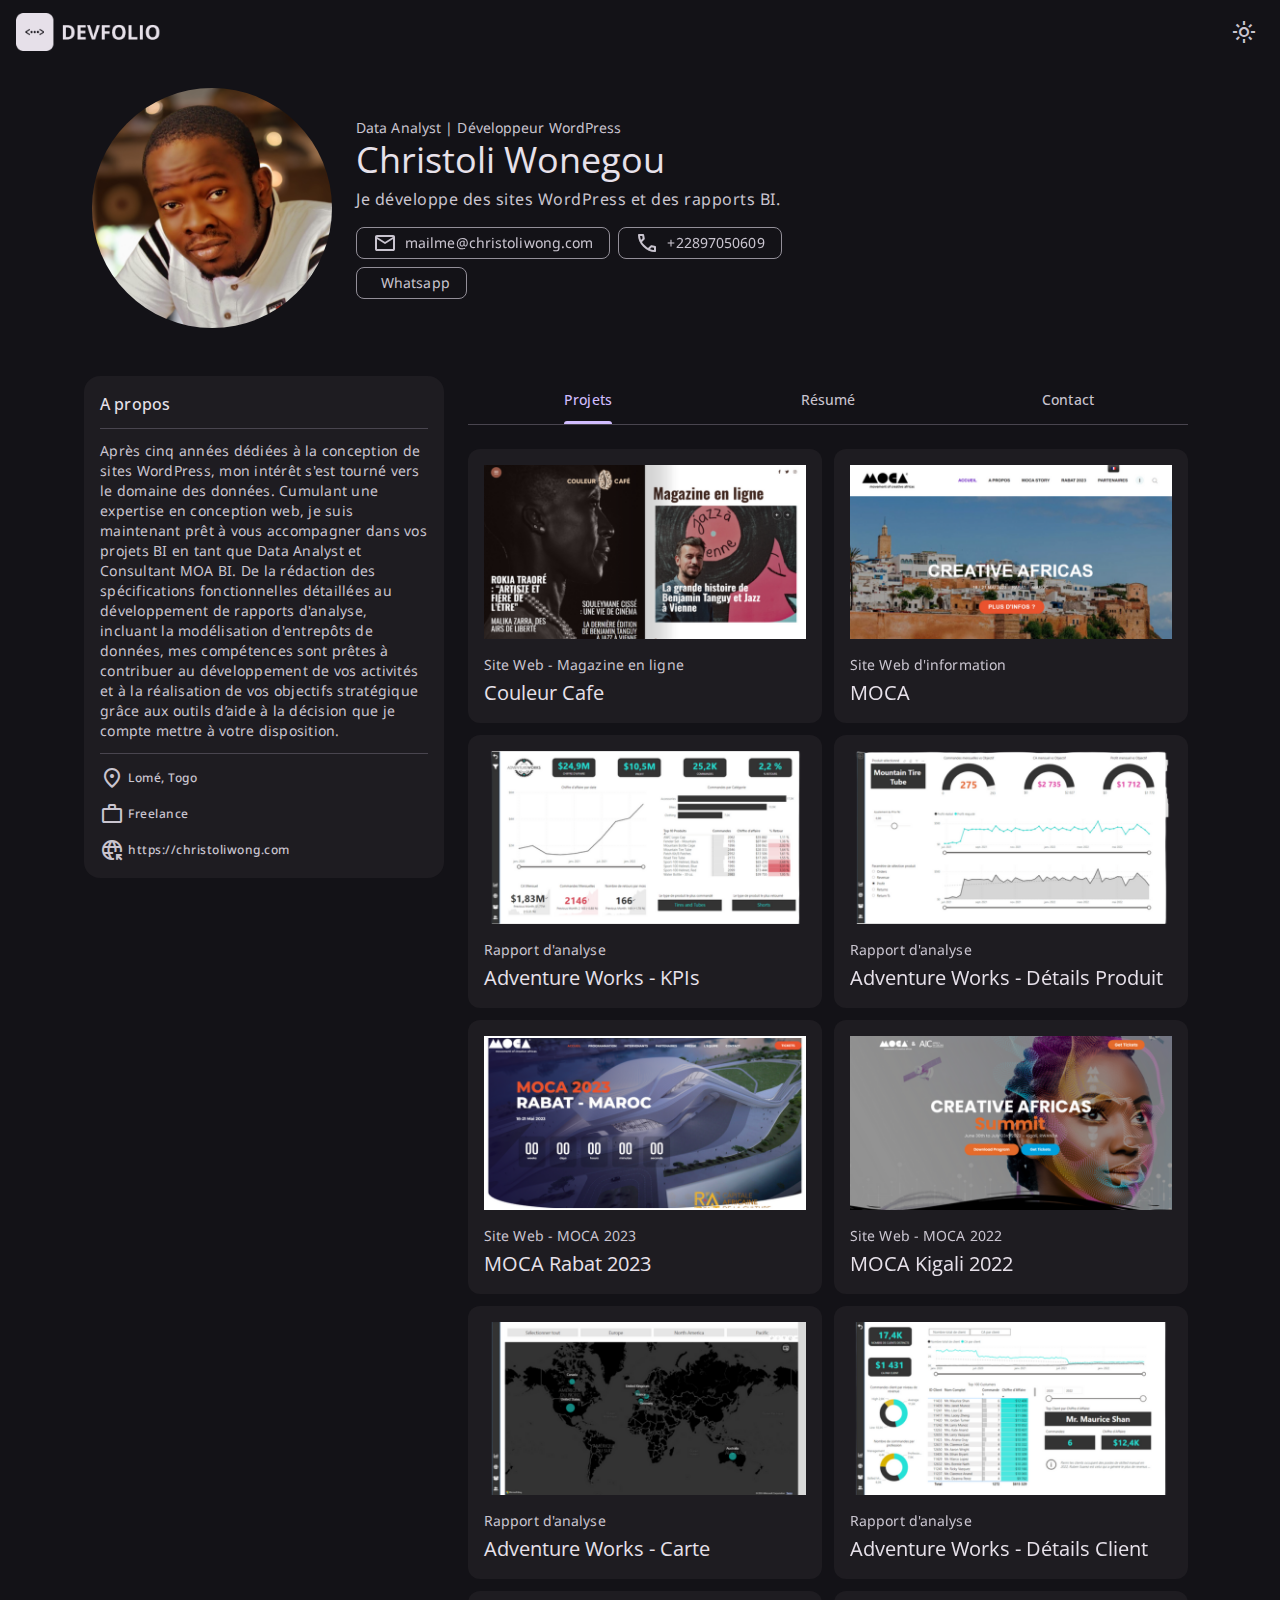
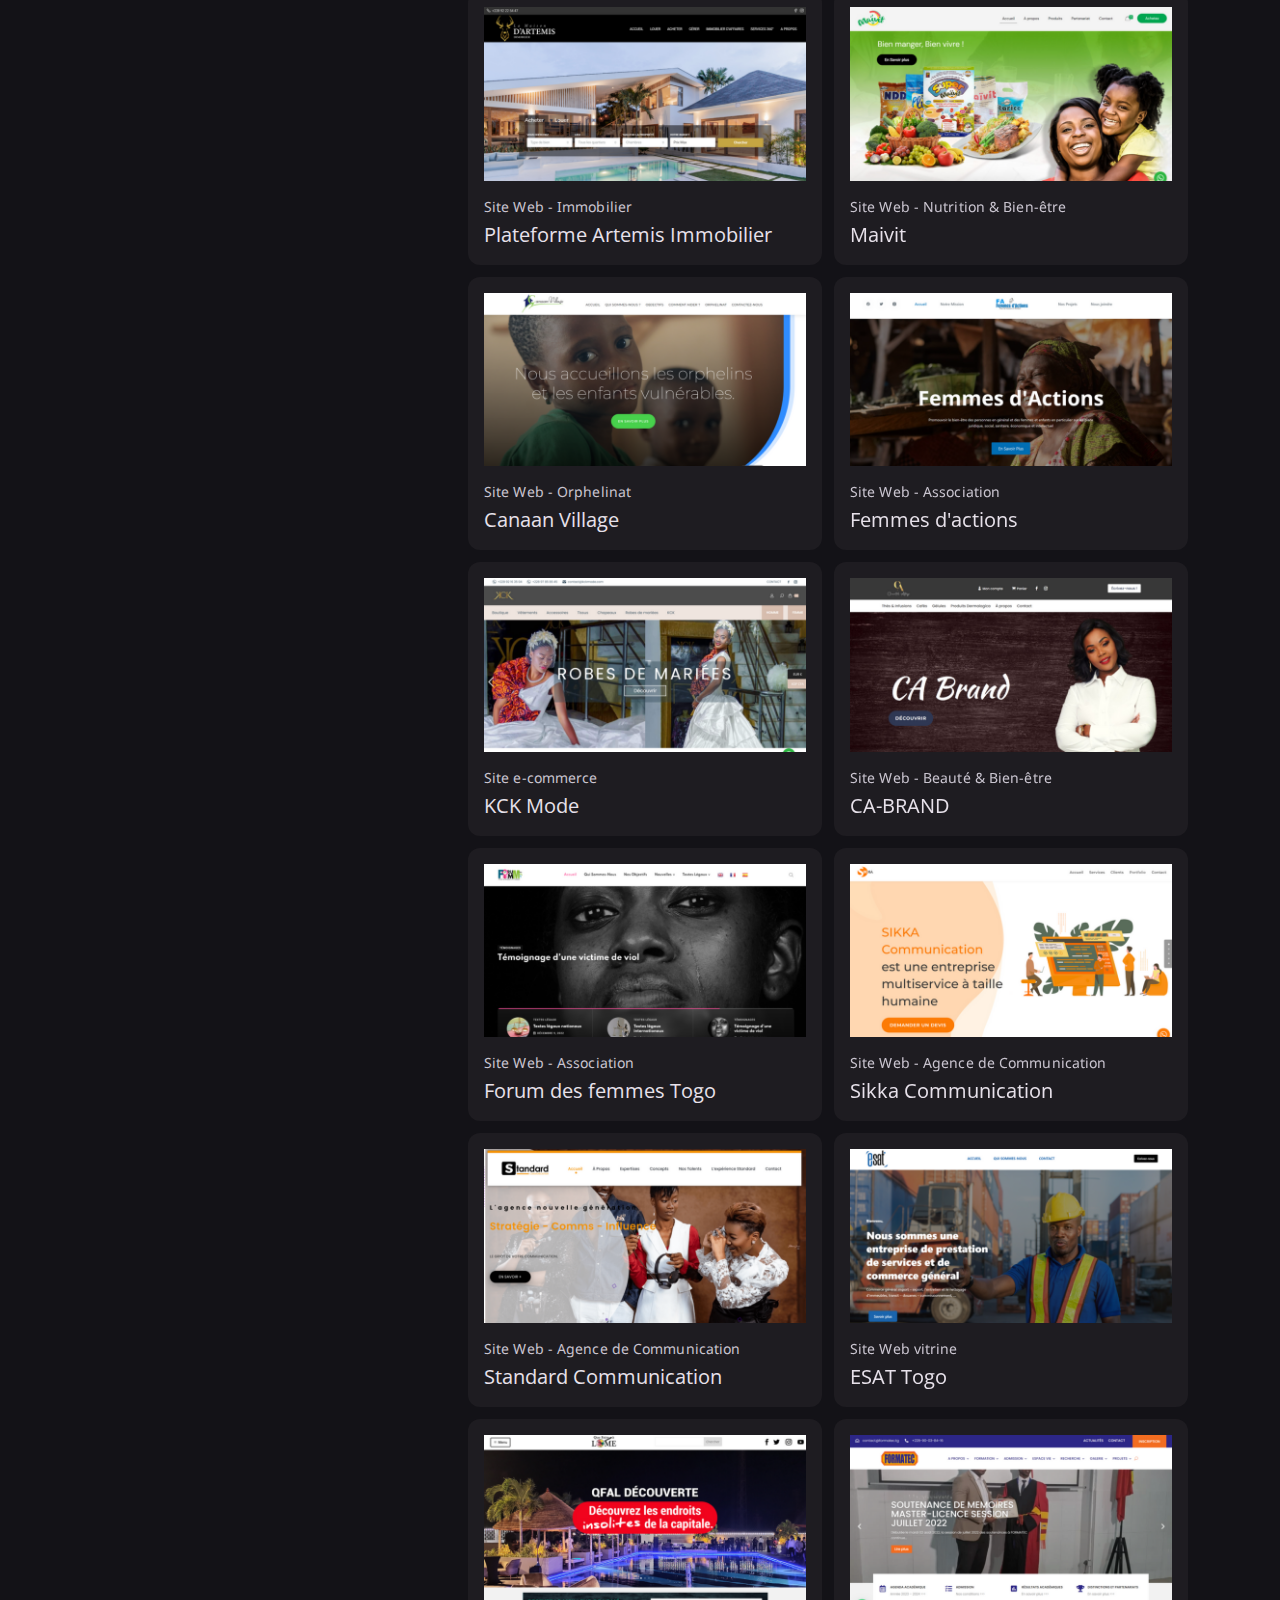
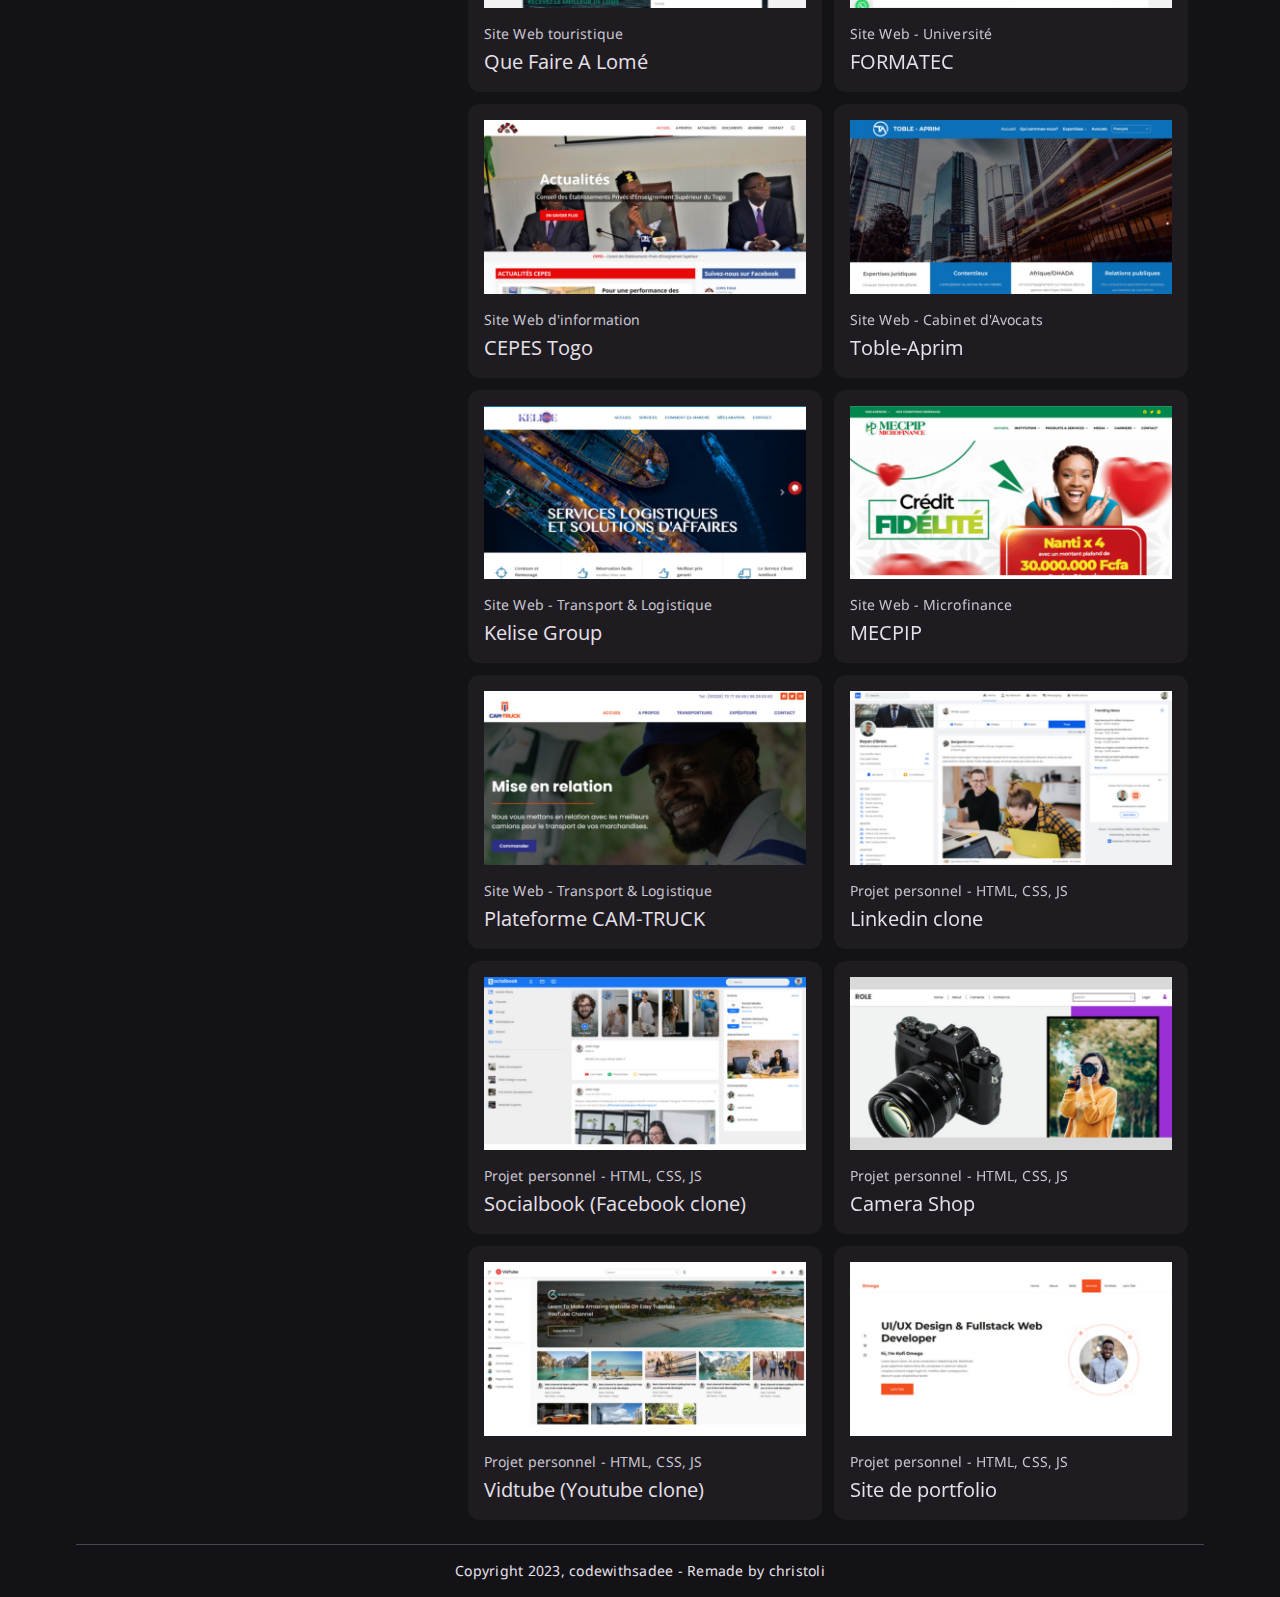
==== commit a146bf6d: "Mise a jour du profil et des competences" ====
--- a/index.html
+++ b/index.html
@@ -5,9 +5,9 @@
     <meta name="viewport" content="width=device-width, initial-scale=1.0">
 
     <!-- meta tags -->
-    <title>Christoli Wonegou - Développeur Web(WordPress - PHP)</title>
-    <meta name="title" content="Christoli Wonegou - Développeur Web(WordPress - PHP)"></meta>
-    <meta name="description" content="Je me nomme Christoli Wonegou. Je suis développeur Web et spécialiste WordPress.">
+    <title>Christoli Wonegou - Data Analyst | Développeur WordPress</title>
+    <meta name="title" content="Christoli Wonegou - Data Analyst | Développeur WordPress"></meta>
+    <meta name="description" content="Je me nomme Christoli Wonegou. Je suis Data Analyst, Consultant MOA BI et Développeur WordPress.">
 
     <!-- favicon -->
     <link rel="shortcut icon" href="/assets/images/favicon.svg" type="image/svg+xml">
@@ -62,10 +62,10 @@
                     </figure>
 
                     <div class="hero-content">
-                        <span class="label-large section-subtitle">Développeur Web</span>
+                        <span class="label-large section-subtitle">Data Analyst | Développeur WordPress</span>
                         <h1 class="display-small">Christoli Wonegou</h1>
                         <p class="body-large section-text">
-                            Je développe des sites Web avec WordPress et PHP.
+                            Je développe des sites WordPress et des rapports BI.
                         </p>
 
                         <div class="btn-wrapper">
@@ -102,11 +102,11 @@
                 <div class="about-card">
                     <h2 class="card-title title-medium">A propos</h2>
                     <p class="body-medium card-text">
-                        Après avoir investi cinq années à façonner des sites web grâce à WordPress, 
-                        j'ai amassé une précieuse expérience et développé des compétences pointues pour concrétiser
-                         vos projets variés : qu'il s'agisse de sites vitrines, de boutiques en ligne, de plateformes immobilières, 
-                         de blogs captivants ou encore de magazines web. De plus, je suis à même d'assurer la gestion méticuleuse et la maintenance proactive de vos plateformes digitales, 
-                        allant au-delà de la simple création pour pérenniser des expériences en ligne exceptionnelles.
+                        Après cinq années dédiées à la conception de sites WordPress, mon intérêt s'est tourné vers le domaine des données. 
+                        Cumulant une expertise en conception web, je suis maintenant prêt à vous accompagner dans vos projets BI en tant que Data Analyst et Consultant MOA BI. 
+                        De la rédaction des spécifications fonctionnelles détaillées au développement de rapports d'analyse, incluant la modélisation d'entrepôts de données, 
+                        mes compétences sont prêtes à contribuer au développement de vos activités et à la réalisation de vos objectifs stratégique grâce aux outils d’aide à la décision que 
+                        je compte mettre à votre disposition.
                     </p>
                     <ul class="about-list">
                         <li class="list-item">
@@ -173,6 +173,26 @@
                                 </div>
                                 <div class="card">
                                     <figure class="card-banner img-holder" style="--width: 334; --height: 180;">
+                                        <img src="assets/images/rapports/AdW-KPIs-removebg-preview.png" alt="" class="img-cover" width="334" height="180">
+                                    </figure>
+                                    <div class="card-content">
+                                        <span class="label-large card-subtitle">Rapport d'analyse</span>
+                                        <h3 class="title-large card-title">Adventure Works - KPIs</h3>
+                                    </div>
+                                    <a href="#" class="state-layer"></a>
+                                </div>
+                                <div class="card">
+                                    <figure class="card-banner img-holder" style="--width: 334; --height: 180;">
+                                        <img src="assets/images/rapports/AdW-produit-removebg-preview.png" alt="" class="img-cover" width="334" height="180">
+                                    </figure>
+                                    <div class="card-content">
+                                        <span class="label-large card-subtitle">Rapport d'analyse</span>
+                                        <h3 class="title-large card-title">Adventure Works - Détails Produit</h3>
+                                    </div>
+                                    <a href="#" class="state-layer"></a>
+                                </div>
+                                <div class="card">
+                                    <figure class="card-banner img-holder" style="--width: 334; --height: 180;">
                                         <img src="assets/images/moca-rabat.png" alt="" class="img-cover" width="334" height="180">
                                     </figure>
                                     <div class="card-content">
@@ -190,6 +210,25 @@
                                         <h3 class="title-large card-title">MOCA Kigali 2022</h3>
                                     </div>
                                     <a href="https://kigali-aic.le-moca.com/" target="_blank" class="state-layer"></a>
+                                </div>
+                                <div class="card">
+                                    <figure class="card-banner img-holder" style="--width: 334; --height: 180;">
+                                        <img src="assets/images/rapports/AdW-carte-removebg-preview.png" alt="" class="img-cover" width="334" height="180">
+                                    </figure>
+                                    <div class="card-content">
+                                        <span class="label-large card-subtitle">Rapport d'analyse</span>
+                                        <h3 class="title-large card-title">Adventure Works - Carte</h3>
+                                    </div>
+                                    <a href="#" class="state-layer"></a>
+                                </div><div class="card">
+                                    <figure class="card-banner img-holder" style="--width: 334; --height: 180;">
+                                        <img src="assets/images/rapports/AdW-client-removebg-preview.png" alt="" class="img-cover" width="334" height="180">
+                                    </figure>
+                                    <div class="card-content">
+                                        <span class="label-large card-subtitle">Rapport d'analyse</span>
+                                        <h3 class="title-large card-title">Adventure Works - Détails Client</h3>
+                                    </div>
+                                    <a href="#" class="state-layer"></a>
                                 </div>
                                 <div class="card">
                                     <figure class="card-banner img-holder" style="--width: 334; --height: 180;">
@@ -428,41 +467,44 @@
                             <ul class="list">
                                 <li class="resume-item">
                                     <div class="resume-card">
-                                        <p class="body-large">Webmaster WordPress Freelance, Couleur Café Web Magazine</p>
+                                        <p class="body-large">Développeur Wordpress / BI, First Digital Impact</p>
+                                        <span class="label-medium card-subtitle">2023 - Présent</span>
+                                        <span class="body-medium card-text">Étude des besoins des clients,
+                                            Conception de sites WordPress,
+                                            Administration et maintenance des sites web,
+                                            Accompagnement, formation et support technique,
+                                            Développement de rapport BI.</span>
+                                    </div>
+                                </li>
+                                <li class="resume-item">
+                                    <div class="resume-card">
+                                        <p class="body-large">Consultant MOA BI / Data Analyst, Habentis Group</p>
                                         <span class="label-medium card-subtitle">2021 - Présent</span>
-                                        <span class="body-medium card-text">Responsable de la conception du site, de la gestion des contenus,
-                                             de son administration et sa maintenance</span>
-                                    </div>
-                                </li>
-                                <li class="resume-item">
-                                    <div class="resume-card">
-                                        <p class="body-large">Webmaster WordPress Freelance, Standard Communication</p>
-                                        <span class="label-medium card-subtitle">2020 - Présent</span>
-                                        <span class="body-medium card-text">Conception, administration et maintenance de sites WordPress</span>
-                                    </div>
-                                </li>
-                                <li class="resume-item">
-                                    <div class="resume-card">
-                                        <p class="body-large">Développeur Web | Spécialiste WordPress</p>
+                                        <span class="body-medium card-text">Recueil des besoins et rédaction des spécifications fonctionnelles,
+                                            Développement des rapports et tableau de bords (60),
+                                            Recette fonctionnelle et technique,
+                                            Formation des keys-users et des end-users,
+                                            Rédaction de la documentation fonctionnelle et technique,
+                                            Gestion des projets en agilité.
+                                            Technologies : SQL Server, SSAS, SSRS, Power BI, Talend, Excel </span>
+                                    </div>
+                                </li>
+                                <li class="resume-item">
+                                    <div class="resume-card">
+                                        <p class="body-large">Développeur Wordpress / BI, MOCA</p>
                                         <span class="label-medium card-subtitle">2018 - Présent</span>
-                                        <span class="body-medium card-text">Conception et administration de sites sous WordPress,
-                                            développement de site vitrine, d'information, de distribution, de vente en ligne, etc. </span>
-                                    </div>
-                                </li>
-                                <li class="resume-item">
-                                    <div class="resume-card">
-                                        <p class="body-large">Webmaster WordPress Freelance, MOCA</p>
-                                        <span class="label-medium card-subtitle">2018 - Présent</span>
-                                        <span class="body-medium card-text">Conception, refonte et administration de sites sous WordPress. Conseil
-                                            et accompagnement sur les projets web. </span>
-                                    </div>
-                                </li>
-                                <li class="resume-item">
-                                    <div class="resume-card">
-                                        <p class="body-large">Développeur d'application Freelance, GLOBALOG</p>
+                                        <span class="body-medium card-text">Etudes des besoins et cahiers des charges pour la conception de site Web,
+                                            Refonte/mise à jour du site du MOCA en fonction de la charte graphique de chaque édition,
+                                            Administration et maintenance des sites web. </span>
+                                    </div>
+                                </li>
+                                <li class="resume-item">
+                                    <div class="resume-card">
+                                        <p class="body-large">Développeur d'application, GLOBALOG</p>
                                         <span class="label-medium card-subtitle">2017 - 2018</span>
-                                        <span class="body-medium card-text">Développement et maintenance d'une application web de gestion des opérations de
-                                            la société, assistance informatique</span>
+                                        <span class="body-medium card-text">Développement d'une application de gestion des opérations de la société,
+                                            Maintenance et mises à jour de l'application,
+                                            Assistance informatique.</span>
                                     </div>
                                 </li>
                             </ul>
@@ -482,19 +524,31 @@
                                 </li>
                                 <li class="resume-item">
                                     <div class="resume-card">
-                                        <p class="body-large">BTS en Développement d’Application</p>
+                                        <p class="body-large">Formation Data Analyst - Consultant MOA BI</p>
+                                        <span class="label-medium card-subtitle">2021</span>
+                                    </div>
+                                </li>
+                                <li class="resume-item">
+                                    <div class="resume-card">
+                                        <p class="body-large">DTS en Développement d’Application</p>
                                         <span class="label-medium card-subtitle">2012 - 2014</span>
-                                    </div>
-                                </li>
-                                <li class="resume-item">
-                                    <div class="resume-card">
-                                        <p class="body-large">Baccalauréat Série D</p>
-                                        <span class="label-medium card-subtitle">2012</span>
                                     </div>
                                 </li>
                             </ul>
                             <h2 class="section-title title-small">Langages | Technologies</h2>
                             <ul class="resume-bottom-list">
+                                <li class="resume-bottom-item">
+                                    <img src="assets/images/icons8-power-bi-2021.svg" width="35" height="35" alt="HTML5" loading="lazy" class="icon">
+                                    <span class="label-medium">Microsoft Power BI</span>
+                                </li>
+                                <li class="resume-bottom-item">
+                                    <img src="assets/images/icons8-microsoft-excel.svg" width="35" height="35" alt="HTML5" loading="lazy" class="icon">
+                                    <span class="label-medium">Microsoft Excel</span>
+                                </li>
+                                <li class="resume-bottom-item">
+                                    <img src="assets/images/icons8-sql-64.png" width="35" height="35" alt="HTML5" loading="lazy" class="icon">
+                                    <span class="label-medium">SQL</span>
+                                </li>
                                 <li class="resume-bottom-item">
                                     <img src="assets/images/html5.svg" width="35" height="35" alt="HTML5" loading="lazy" class="icon">
                                     <span class="label-medium">HTML5</span>
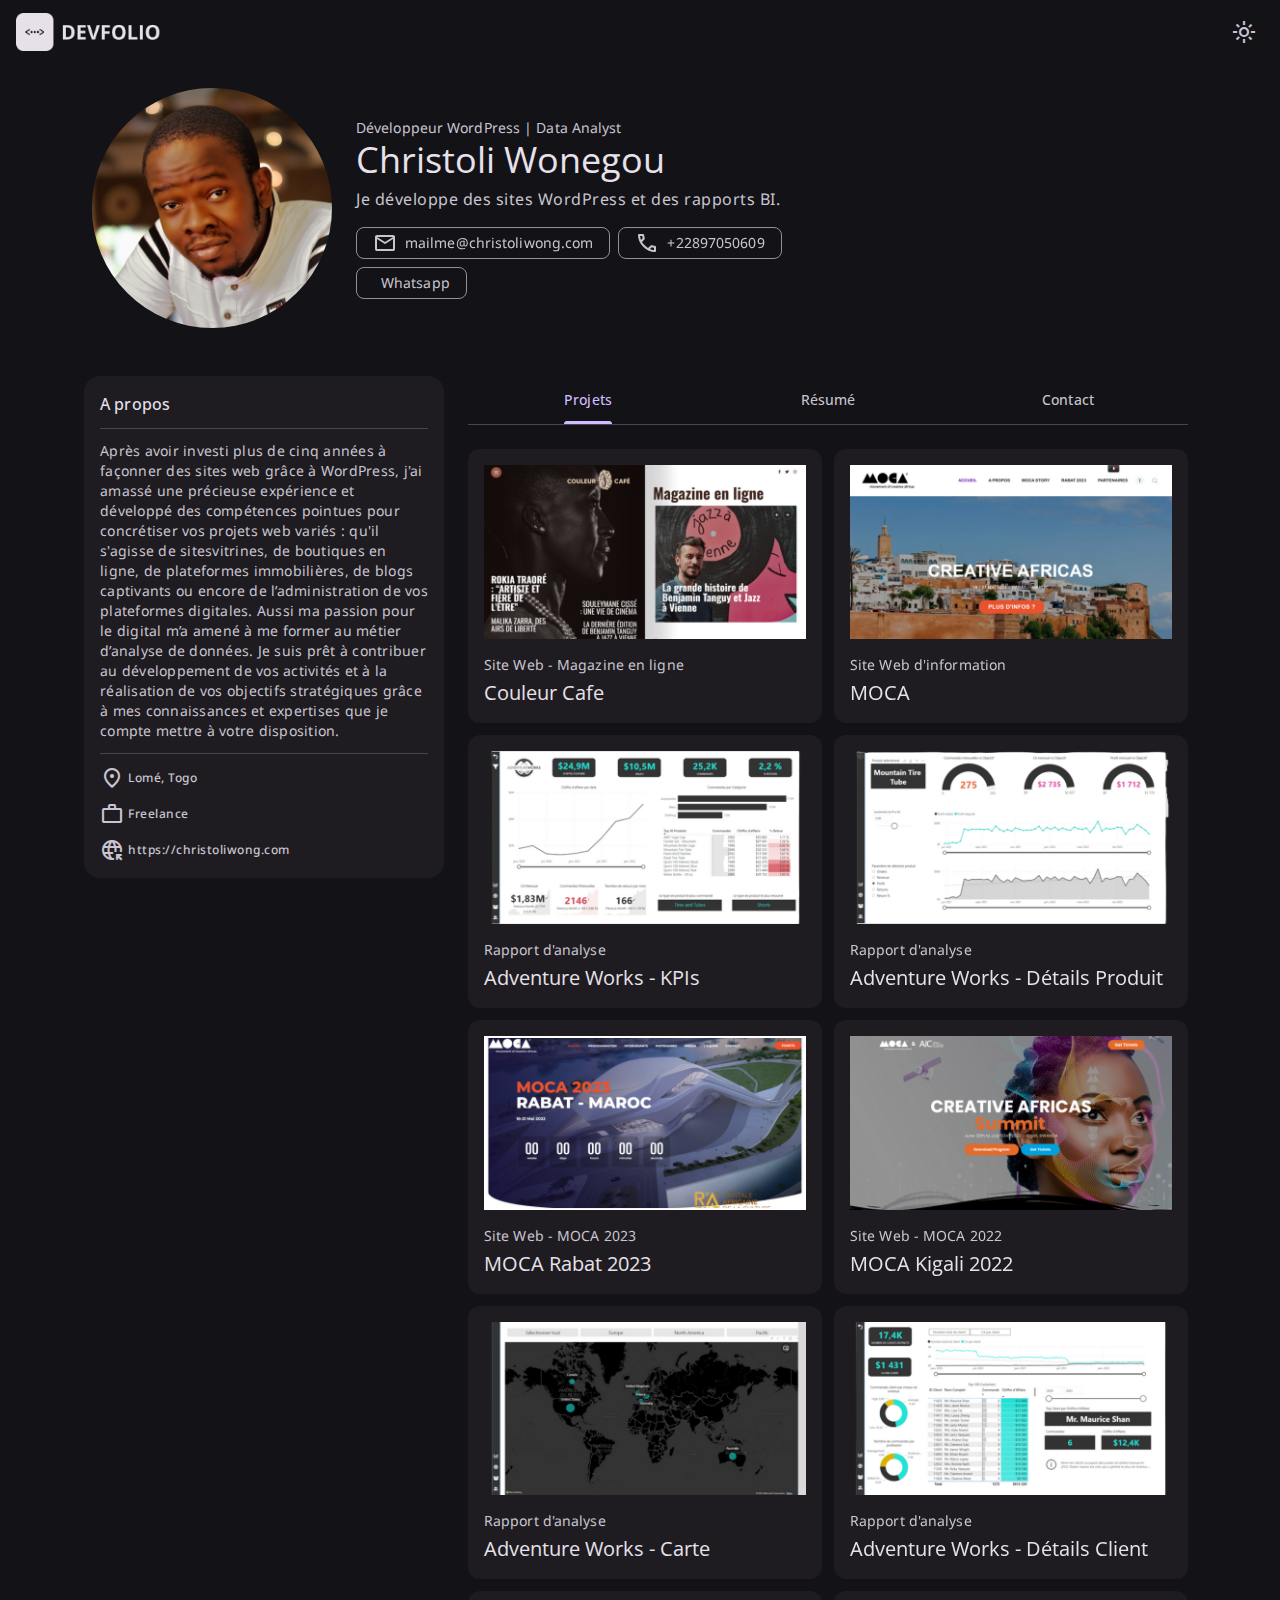
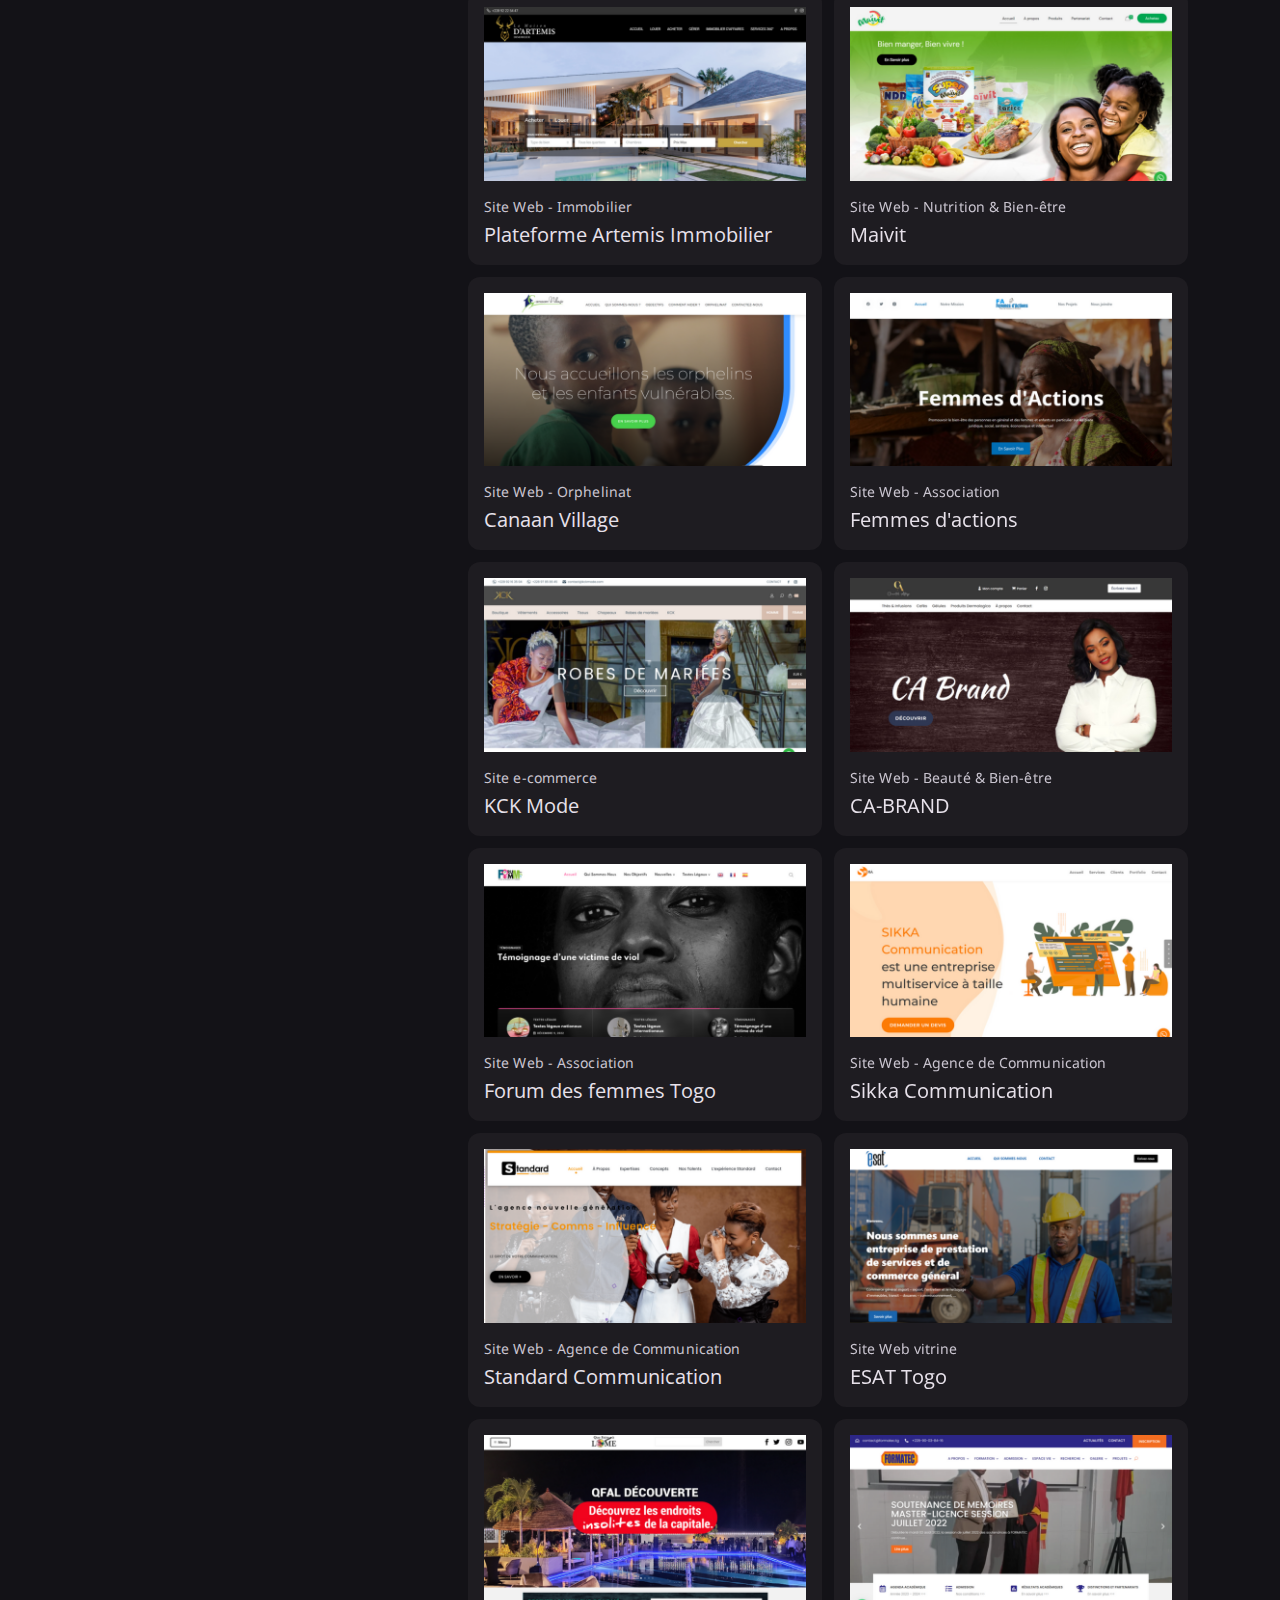
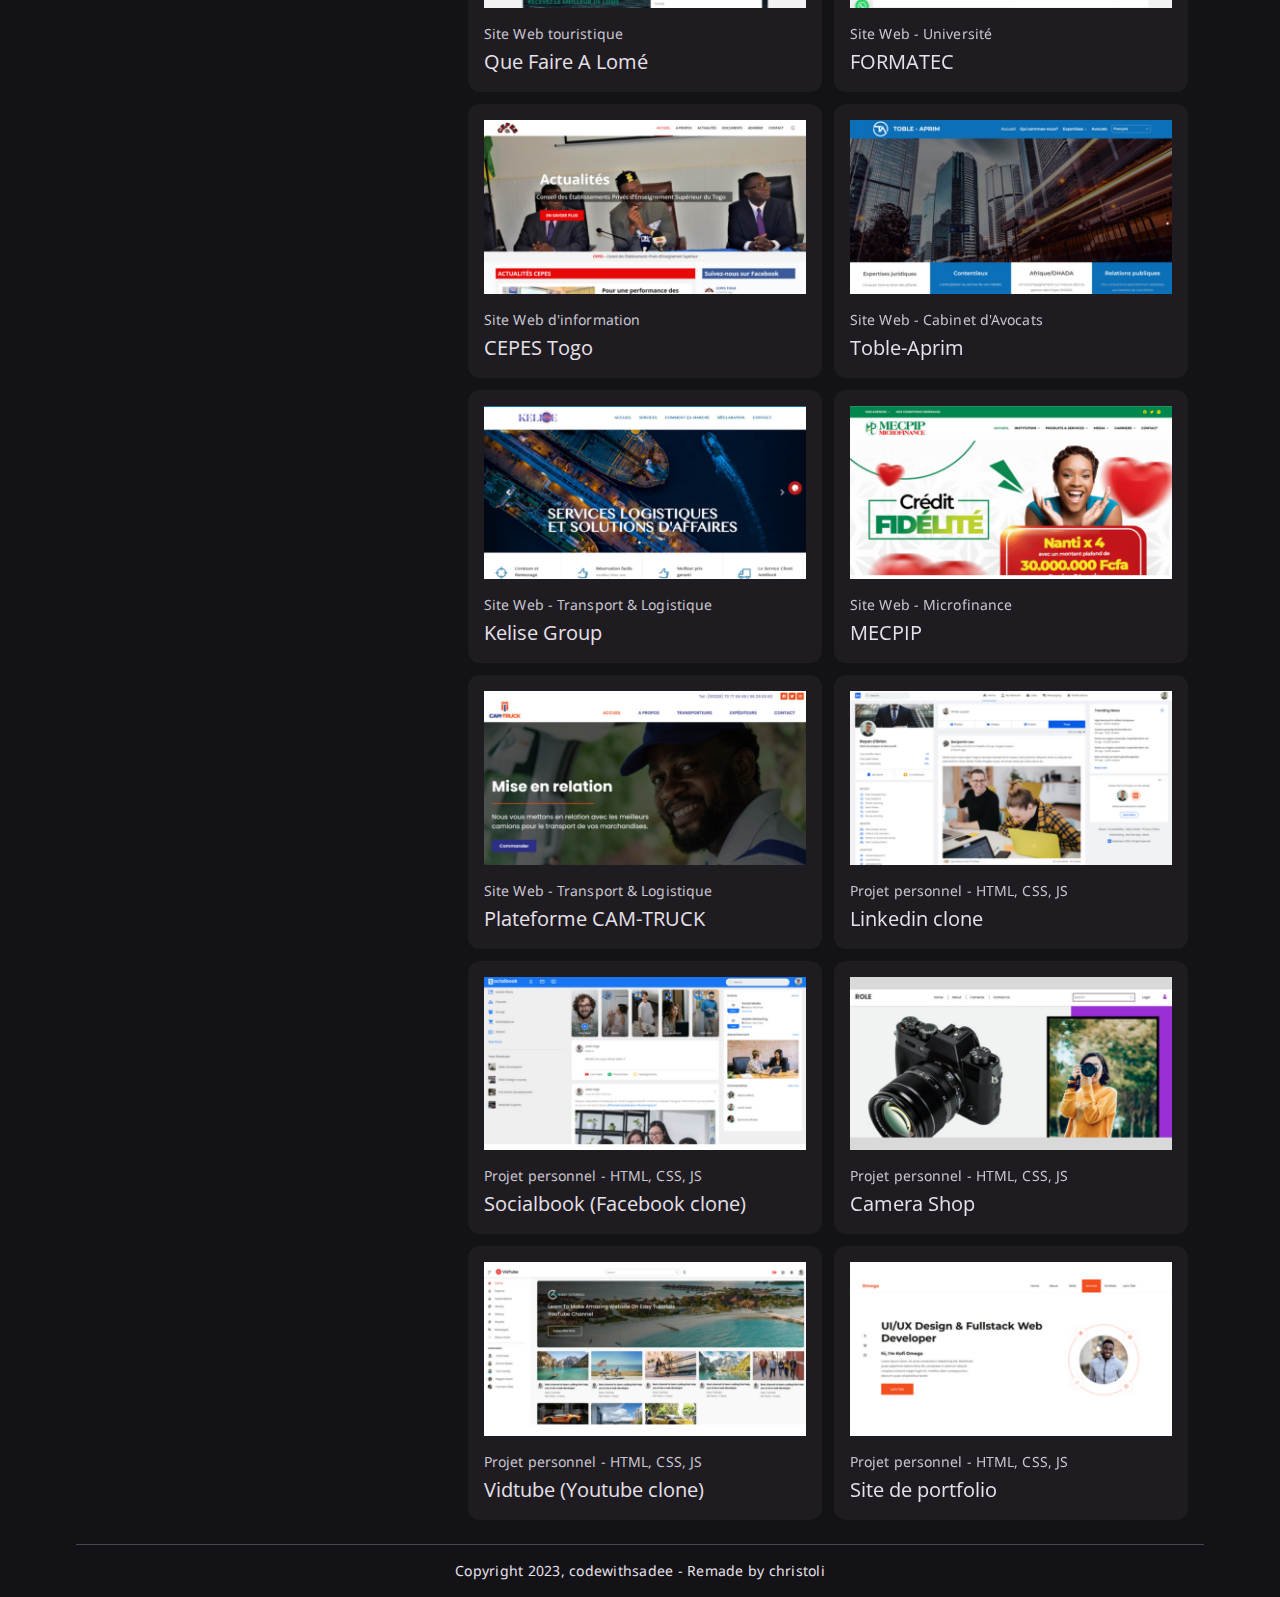
==== commit a05f5675: "Mise a jour du texte d'accroche" ====
--- a/index.html
+++ b/index.html
@@ -5,7 +5,7 @@
     <meta name="viewport" content="width=device-width, initial-scale=1.0">
 
     <!-- meta tags -->
-    <title>Christoli Wonegou - Data Analyst | Développeur WordPress</title>
+    <title>Christoli Wonegou - Développeur WordPress | Data Analyst</title>
     <meta name="title" content="Christoli Wonegou - Data Analyst | Développeur WordPress"></meta>
     <meta name="description" content="Je me nomme Christoli Wonegou. Je suis Data Analyst, Consultant MOA BI et Développeur WordPress.">
 
@@ -62,7 +62,7 @@
                     </figure>
 
                     <div class="hero-content">
-                        <span class="label-large section-subtitle">Data Analyst | Développeur WordPress</span>
+                        <span class="label-large section-subtitle">Développeur WordPress | Data Analyst</span>
                         <h1 class="display-small">Christoli Wonegou</h1>
                         <p class="body-large section-text">
                             Je développe des sites WordPress et des rapports BI.
@@ -102,11 +102,10 @@
                 <div class="about-card">
                     <h2 class="card-title title-medium">A propos</h2>
                     <p class="body-medium card-text">
-                        Après cinq années dédiées à la conception de sites WordPress, mon intérêt s'est tourné vers le domaine des données. 
-                        Cumulant une expertise en conception web, je suis maintenant prêt à vous accompagner dans vos projets BI en tant que Data Analyst et Consultant MOA BI. 
-                        De la rédaction des spécifications fonctionnelles détaillées au développement de rapports d'analyse, incluant la modélisation d'entrepôts de données, 
-                        mes compétences sont prêtes à contribuer au développement de vos activités et à la réalisation de vos objectifs stratégique grâce aux outils d’aide à la décision que 
-                        je compte mettre à votre disposition.
+                        Après avoir investi plus de cinq années à façonner des sites web grâce à WordPress, j'ai amassé une précieuse expérience et développé des compétences pointues 
+                        pour concrétiser vos projets web variés : qu'il s'agisse de sitesvitrines, de boutiques en ligne, de plateformes immobilières, de blogs captivants ou encore 
+                        de l’administration de vos plateformes digitales. Aussi ma passion pour le digital m’a amené à me former au métier d’analyse de données. 
+                        Je suis prêt à contribuer au développement de vos activités et à la réalisation de vos objectifs stratégiques grâce à mes connaissances et expertises que je compte mettre à votre disposition.
                     </p>
                     <ul class="about-list">
                         <li class="list-item">
@@ -328,7 +327,7 @@
                                         <span class="label-large card-subtitle">Site Web vitrine</span>
                                         <h3 class="title-large card-title">ESAT Togo</h3>
                                     </div>
-                                    <a href="https://esat-tg.com/" target="_blank" class="state-layer"></a>
+                                    <a href="#" class="state-layer"></a>
                                 </div>
                                 <div class="card">
                                     <figure class="card-banner img-holder" style="--width: 334; --height: 180;">
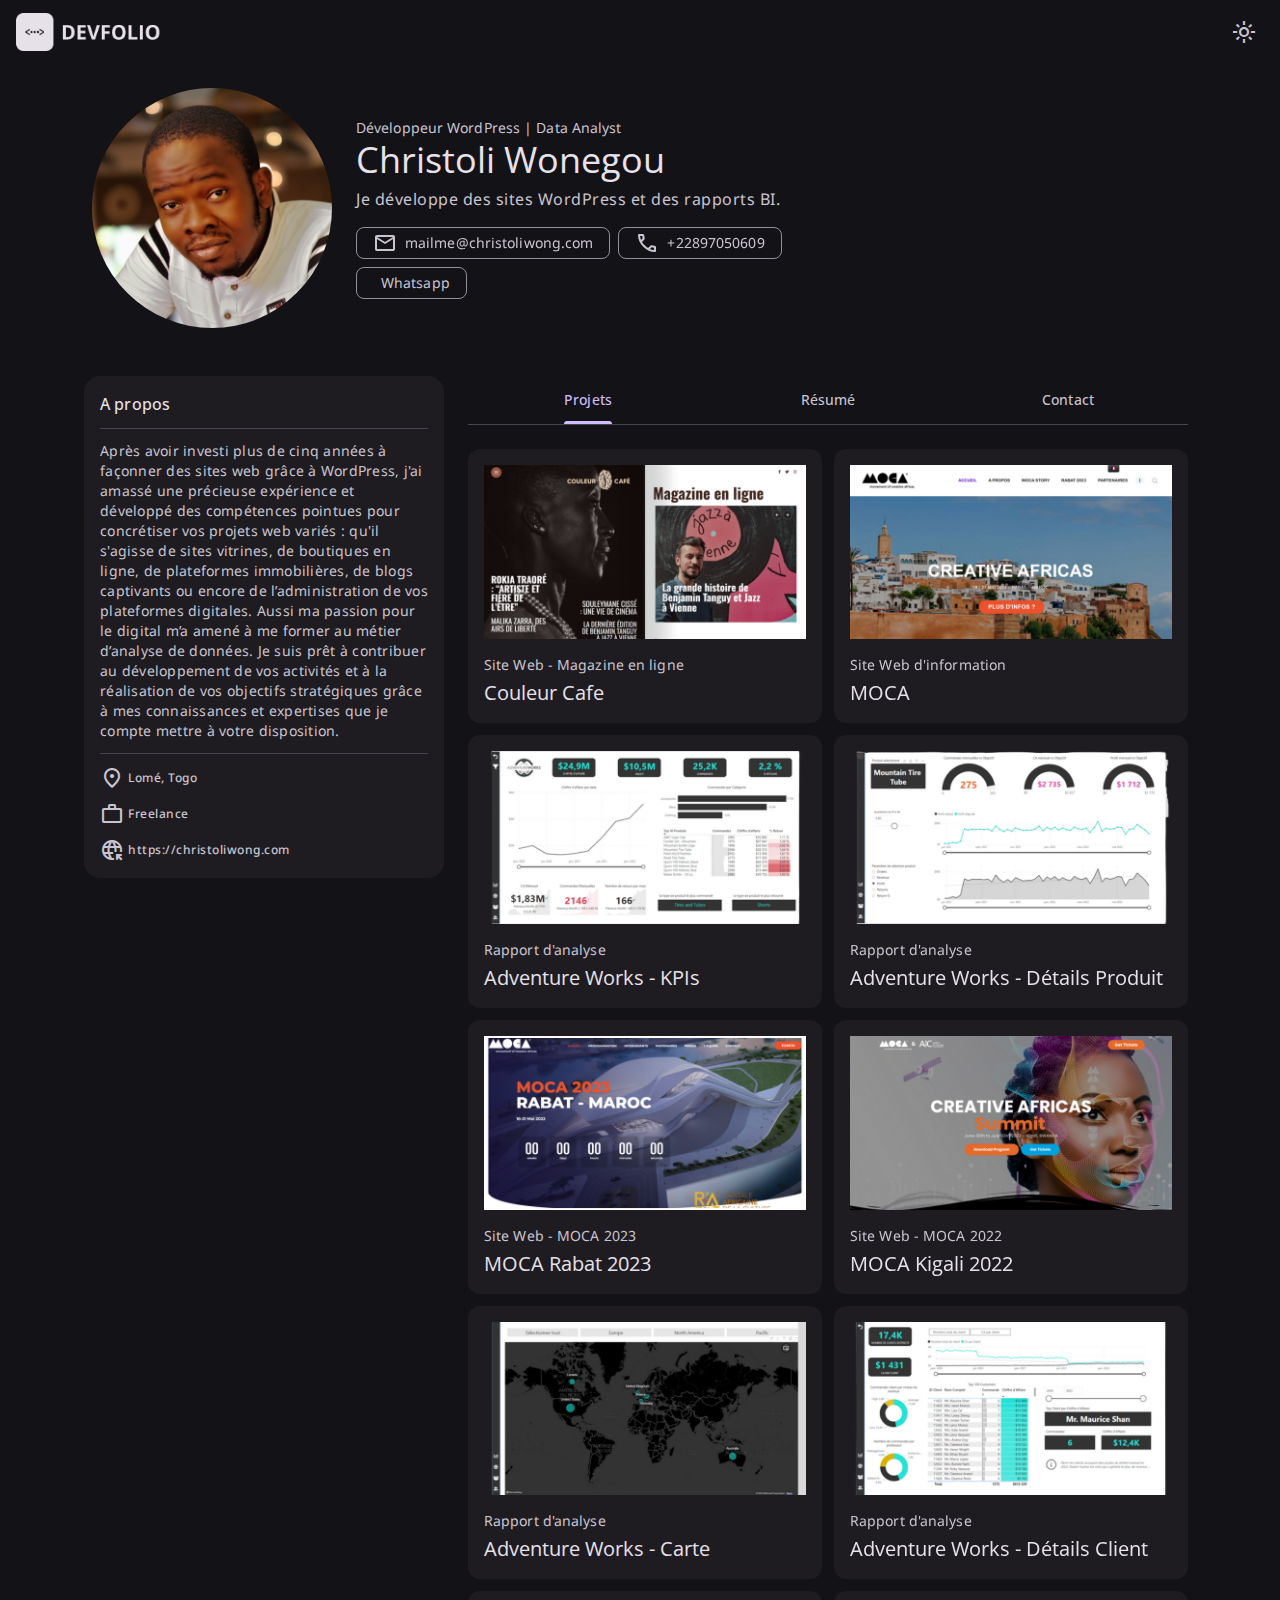
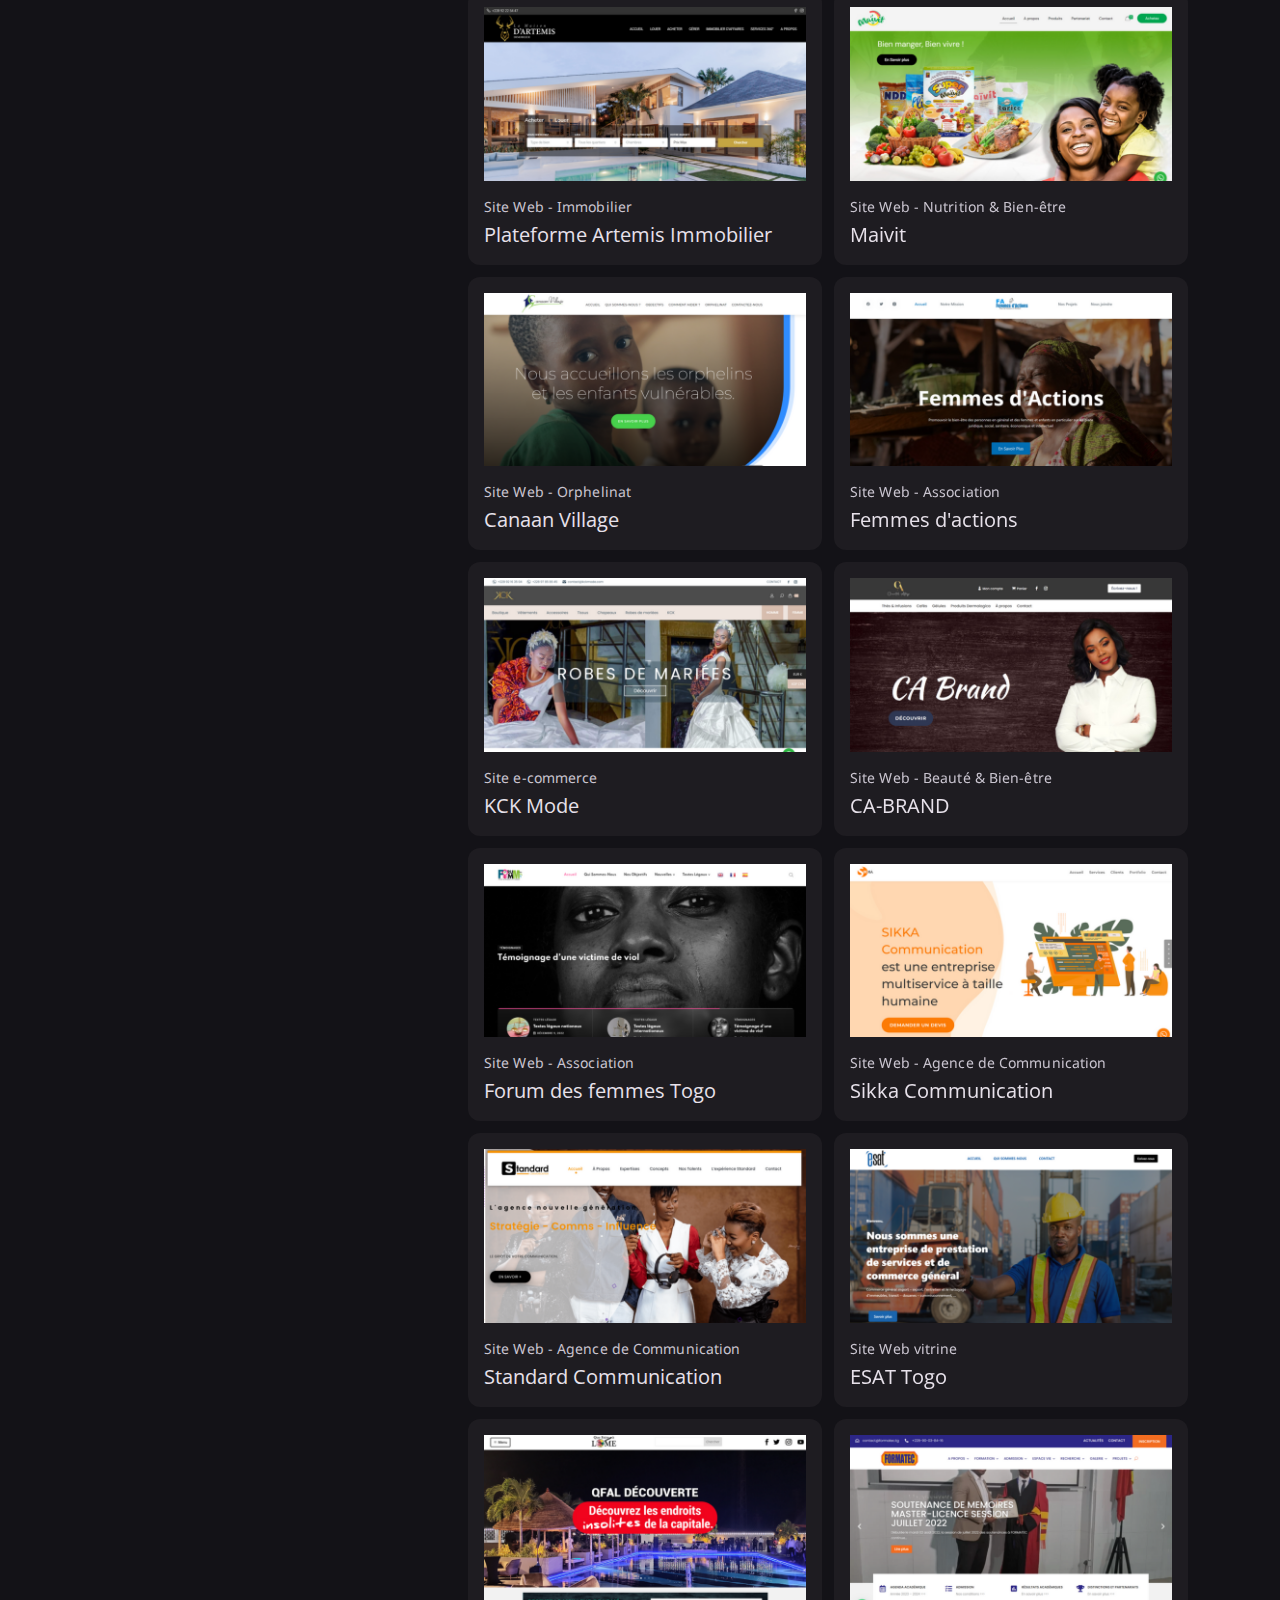
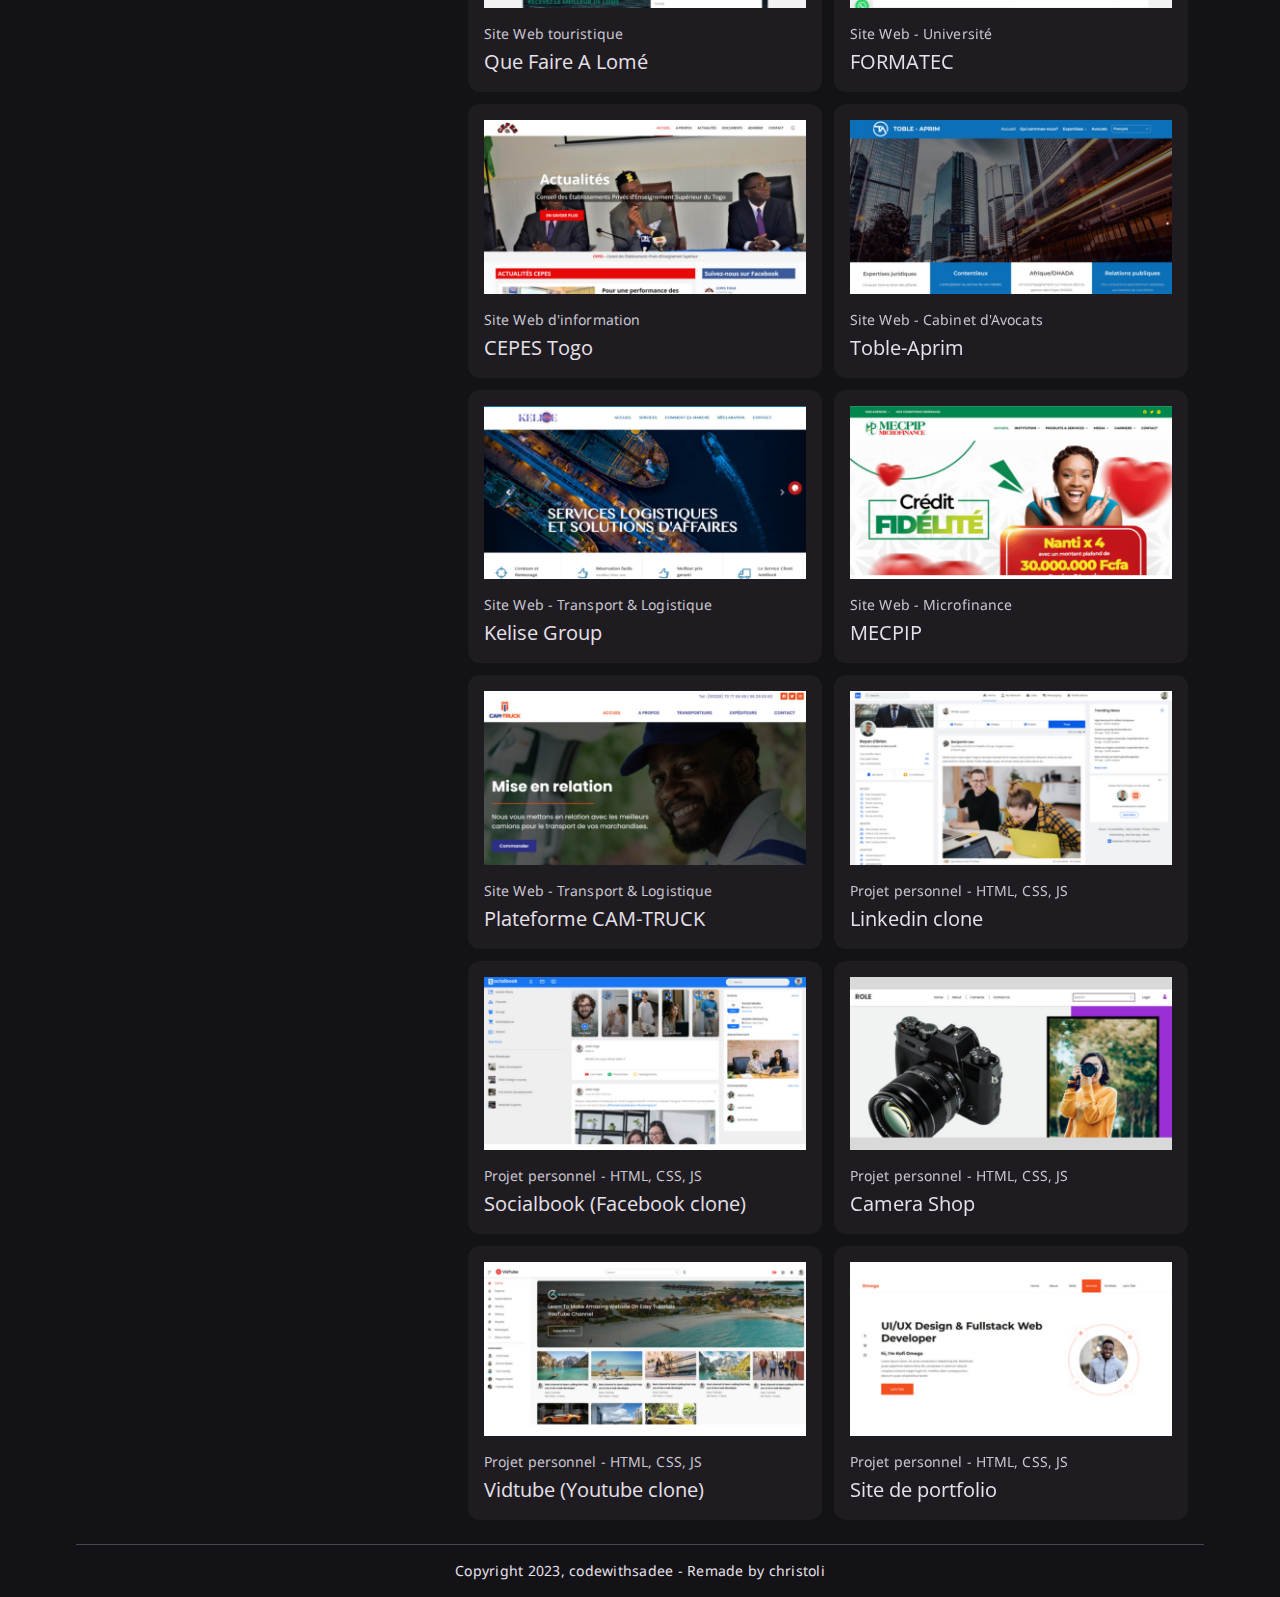
==== commit 0927e907: "Mise a jour du texte d'accroche" ====
--- a/index.html
+++ b/index.html
@@ -103,7 +103,7 @@
                     <h2 class="card-title title-medium">A propos</h2>
                     <p class="body-medium card-text">
                         Après avoir investi plus de cinq années à façonner des sites web grâce à WordPress, j'ai amassé une précieuse expérience et développé des compétences pointues 
-                        pour concrétiser vos projets web variés : qu'il s'agisse de sitesvitrines, de boutiques en ligne, de plateformes immobilières, de blogs captivants ou encore 
+                        pour concrétiser vos projets web variés : qu'il s'agisse de sites vitrines, de boutiques en ligne, de plateformes immobilières, de blogs captivants ou encore 
                         de l’administration de vos plateformes digitales. Aussi ma passion pour le digital m’a amené à me former au métier d’analyse de données. 
                         Je suis prêt à contribuer au développement de vos activités et à la réalisation de vos objectifs stratégiques grâce à mes connaissances et expertises que je compte mettre à votre disposition.
                     </p>
